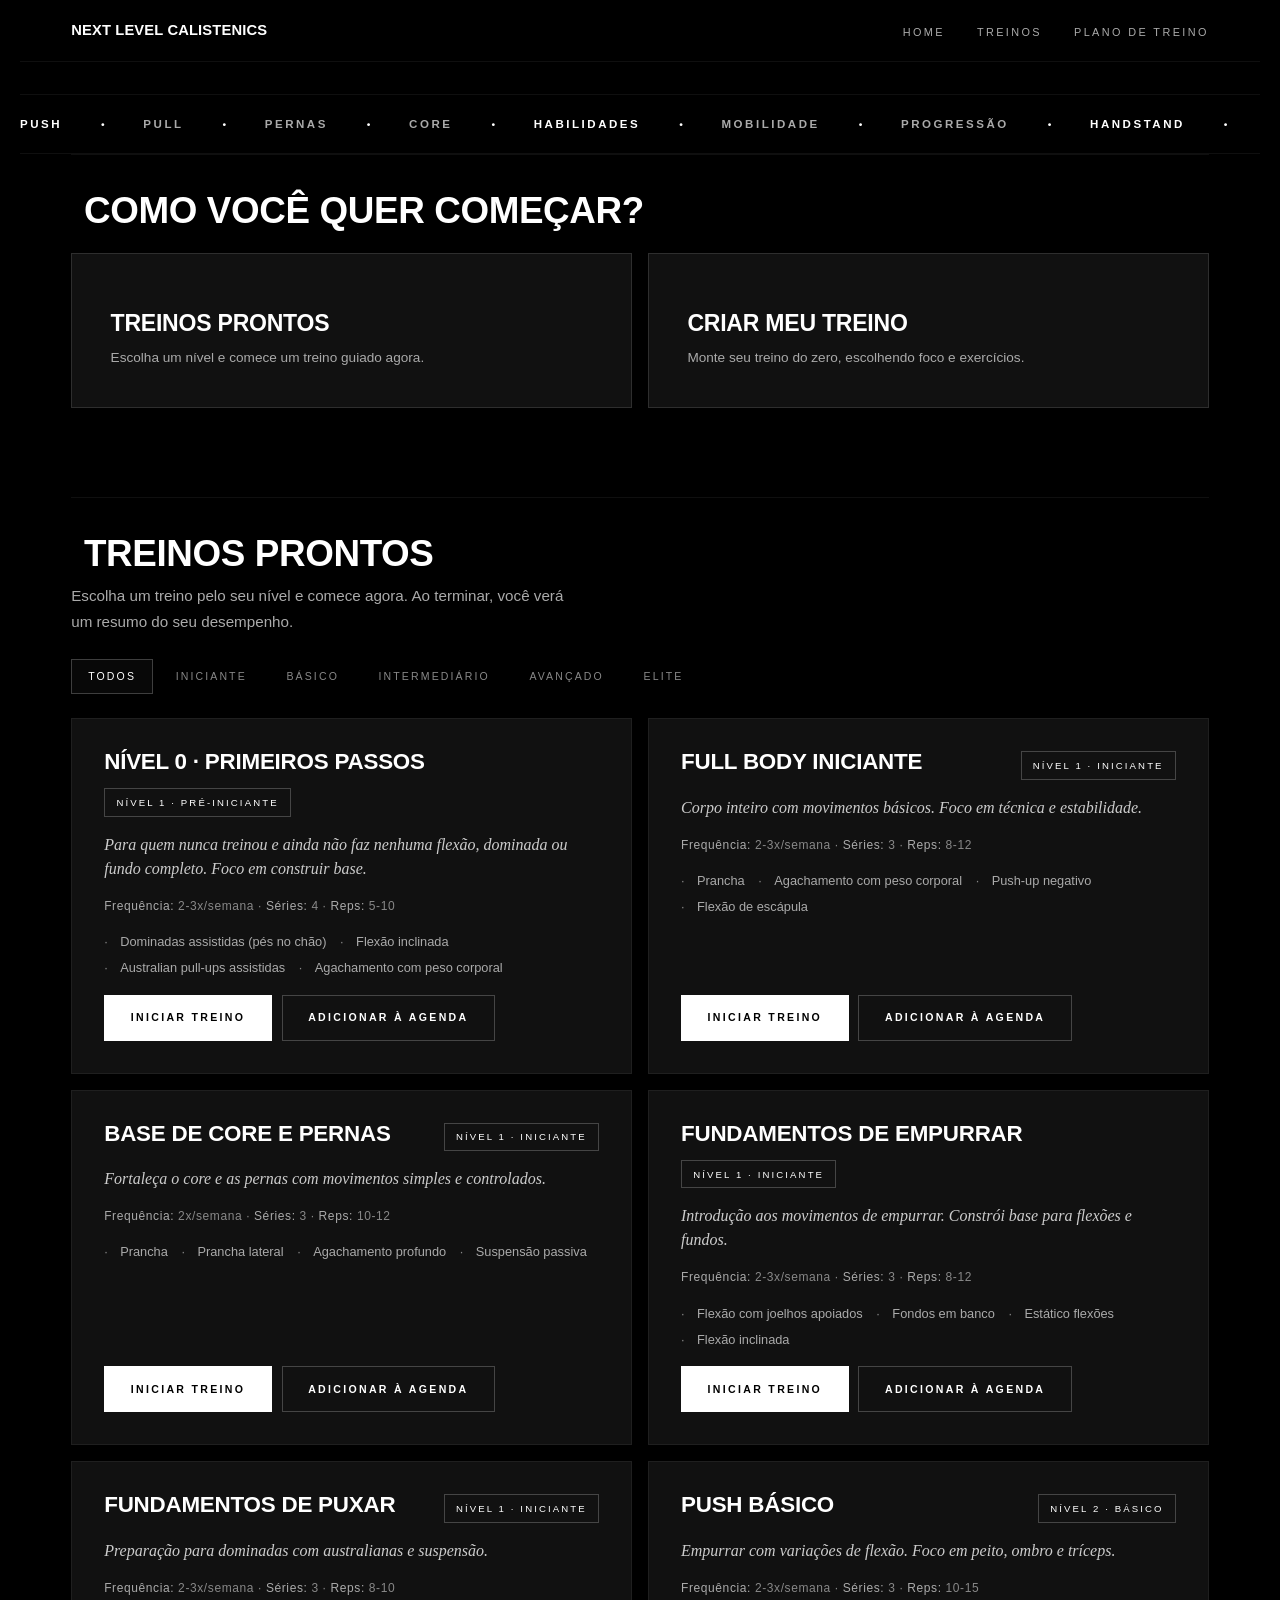
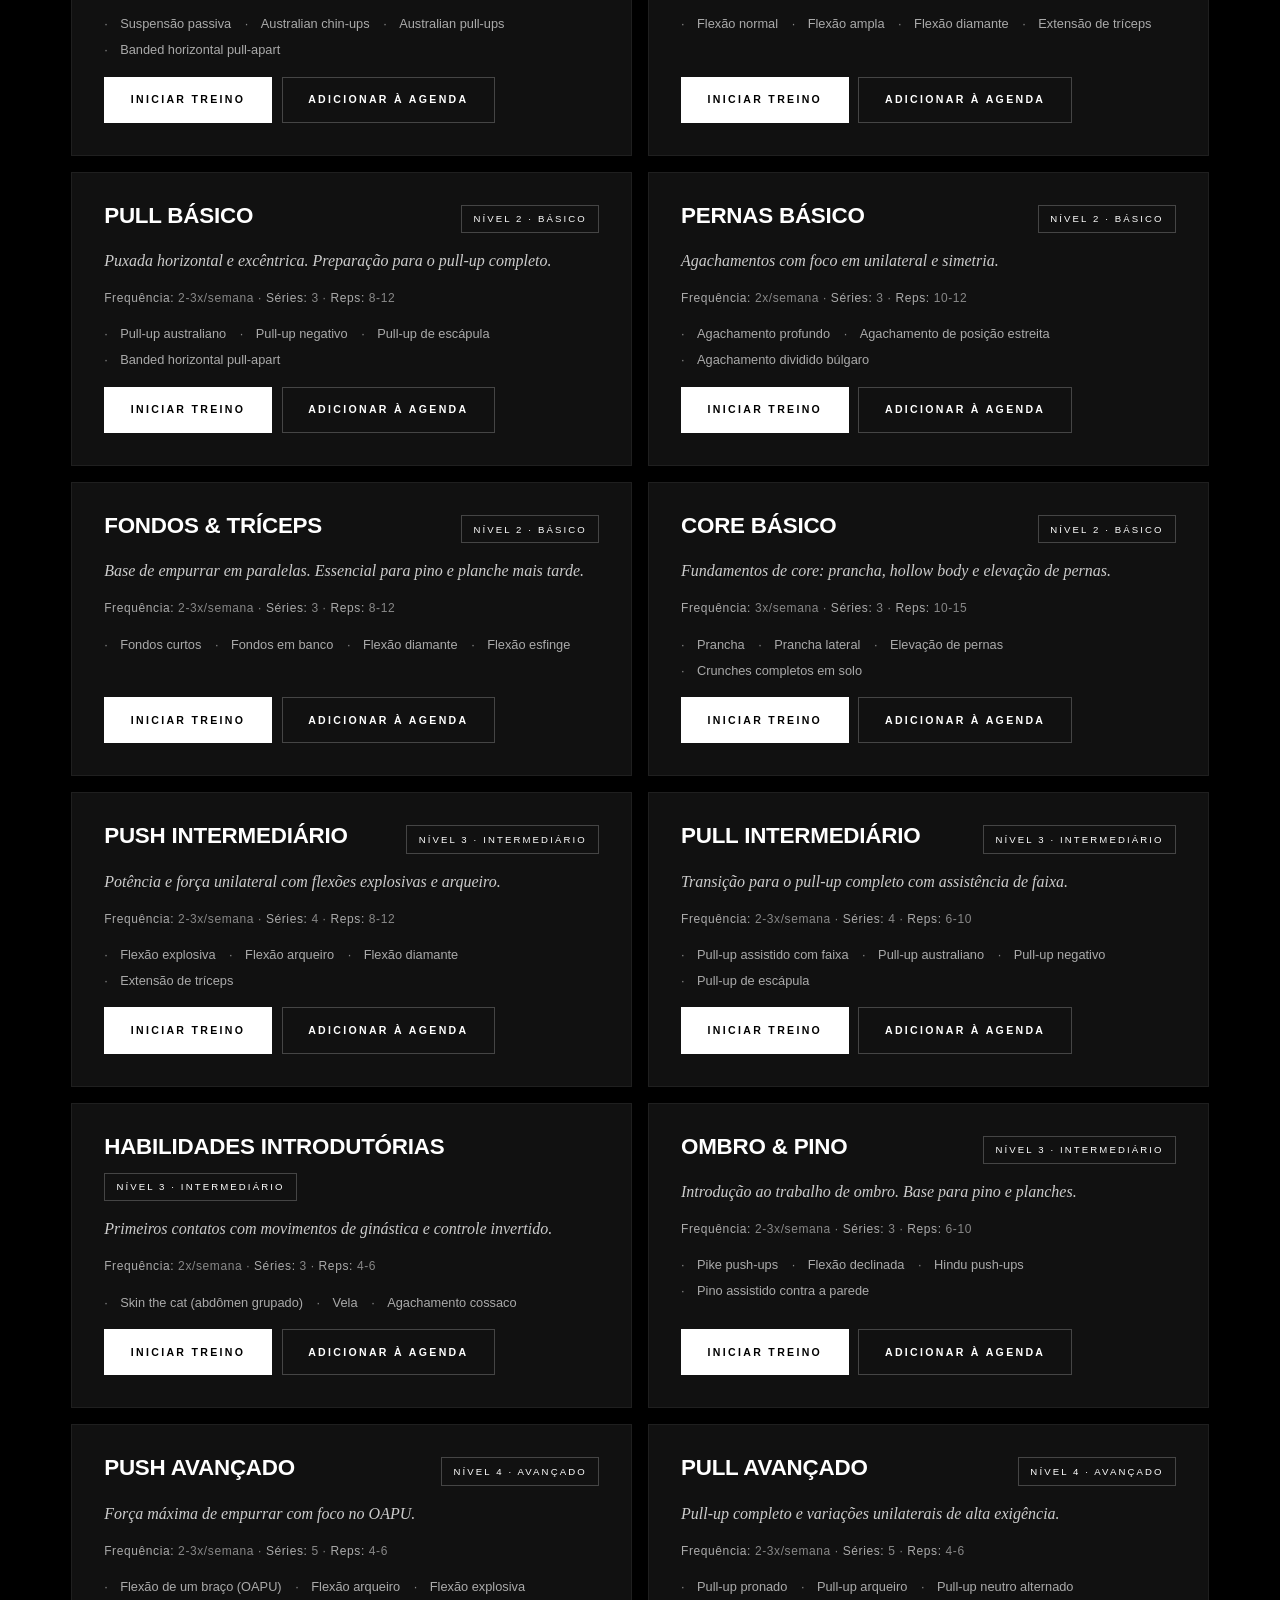
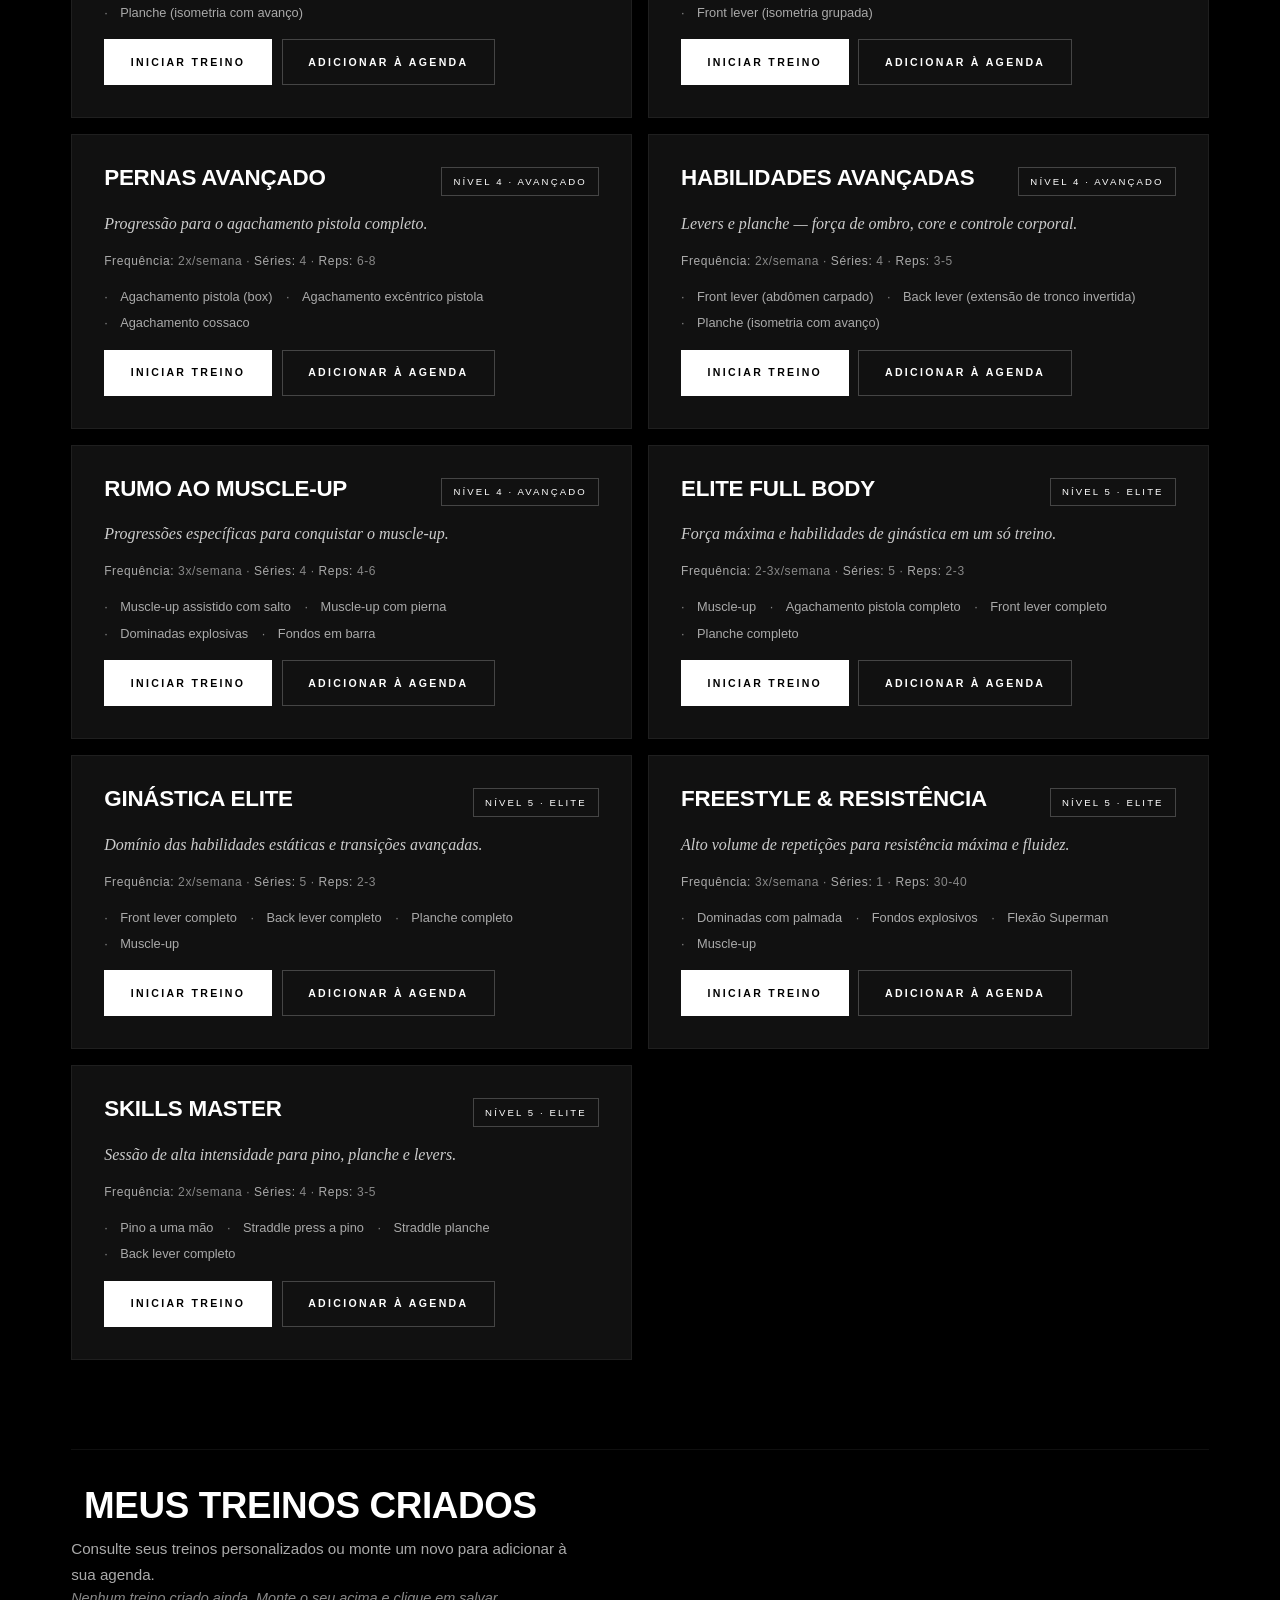
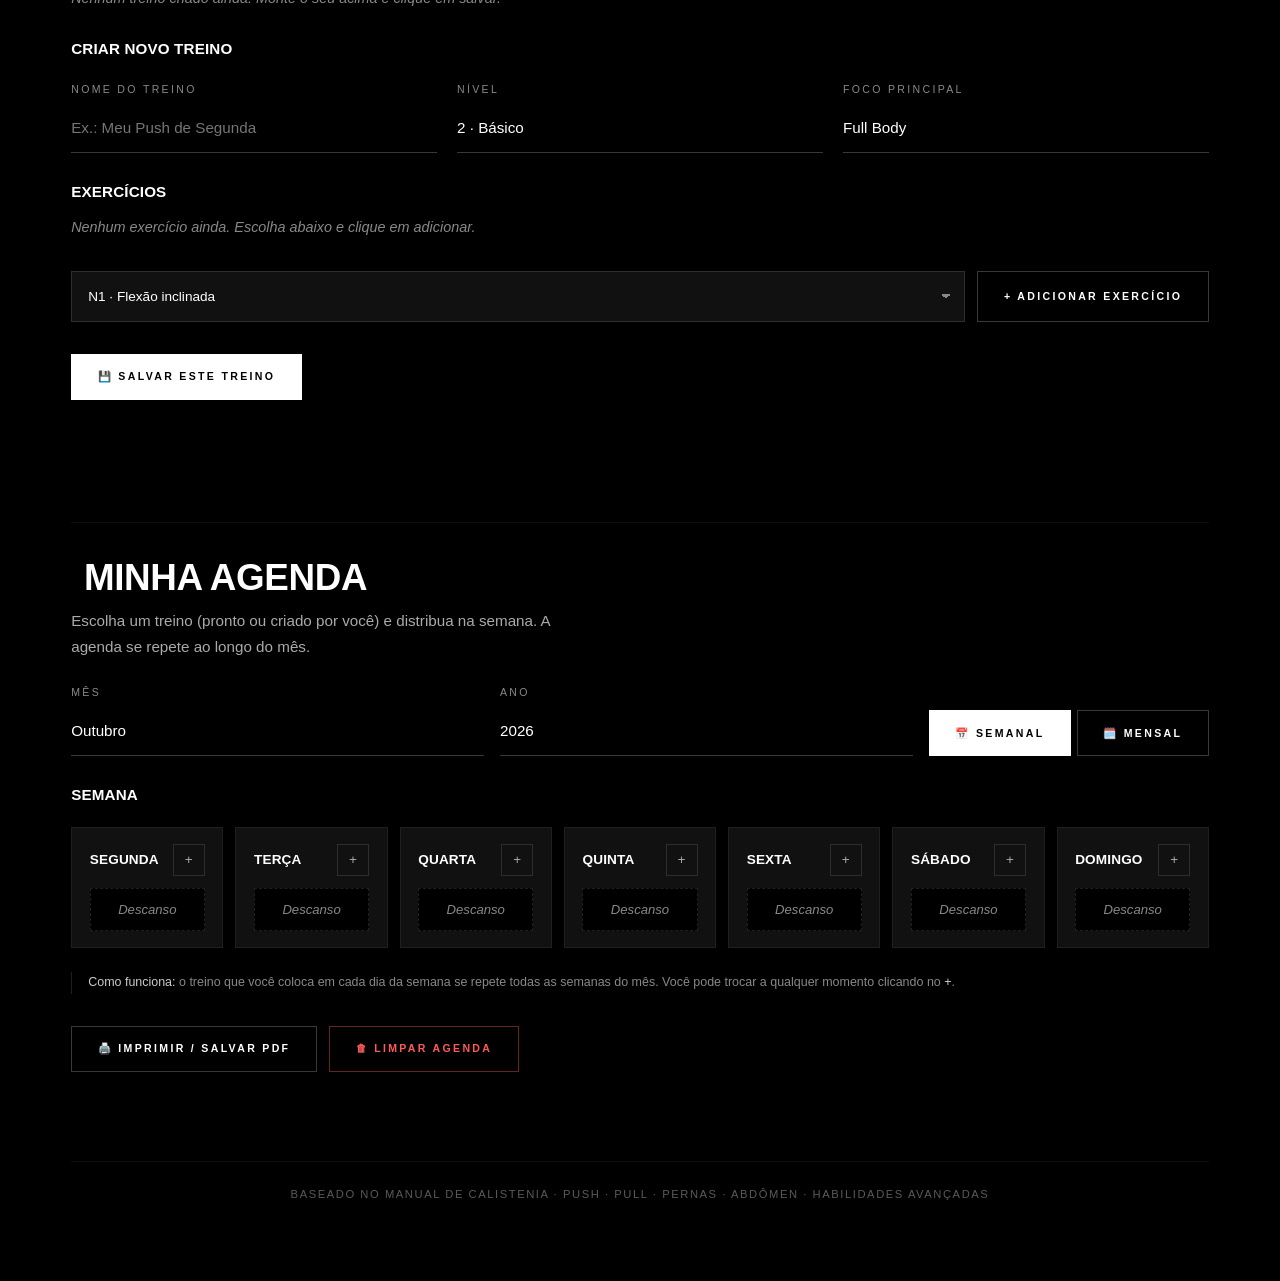
==== Exercicios.html @ 56e026f9 "Add files via upload" ====
<!DOCTYPE html>
<html lang="pt-BR">
<head>
  <meta charset="UTF-8">
  <meta name="viewport" content="width=device-width, initial-scale=1">
  <title>Next Level Calistenics</title>
  <link rel="stylesheet" href="style.css">
</head>
<body>

<div class="wrap">

  <!-- ================= CABEÇALHO ================= -->
  <header class="menu">
            <h1>Next Level Calistenics</h1>
            <nav>
                <ul>
                    <li><a href="index.html">Home</a></li>
                    <li><a href="Exercicios.html">Treinos</a></li>
                    <li><a href="Treinar.html">Plano de treino</a></li>
                </ul>
            </nav>
        </header>

        <!-- TICKER -->
<div class="ticker" aria-hidden="true">
  <div class="ticker__track">

    <!-- Grupo 1 -->
    <div class="ticker__group">
      <span class="is-accent">Push</span><span class="dot">·</span>
      <span>Pull</span><span class="dot">·</span>
      <span>Pernas</span><span class="dot">·</span>
      <span>Core</span><span class="dot">·</span>
      <span class="is-accent">Habilidades</span><span class="dot">·</span>
      <span>Mobilidade</span><span class="dot">·</span>
      <span>Progressão</span><span class="dot">·</span>
      <span class="is-accent">Handstand</span><span class="dot">·</span>
      <span>Front Lever</span><span class="dot">·</span>
      <span>Planche</span><span class="dot">·</span>
      <span class="is-accent">Muscle-up</span><span class="dot">·</span>
      <span>Pistola</span><span class="dot">·</span>
      <span>Dragon Flag</span><span class="dot">·</span>
    </div>

    <!-- Grupo 2 (cópia exata — necessário para o loop ser contínuo) -->
    <div class="ticker__group">
      <span class="is-accent">Push</span><span class="dot">·</span>
      <span>Pull</span><span class="dot">·</span>
      <span>Pernas</span><span class="dot">·</span>
      <span>Core</span><span class="dot">·</span>
      <span class="is-accent">Habilidades</span><span class="dot">·</span>
      <span>Mobilidade</span><span class="dot">·</span>
      <span>Progressão</span><span class="dot">·</span>
      <span class="is-accent">Handstand</span><span class="dot">·</span>
      <span>Front Lever</span><span class="dot">·</span>
      <span>Planche</span><span class="dot">·</span>
      <span class="is-accent">Muscle-up</span><span class="dot">·</span>
      <span>Pistola</span><span class="dot">·</span>
      <span>Dragon Flag</span><span class="dot">·</span>
    </div>

  </div>
</div>
  <!-- ================= PASSO 1: MODO ================= -->
  
  <section id="passo1" class="card">
    <h2><span class="num"> </span> Como você quer começar?</h2>

    <div class="grid-2">
      <button class="opcao" data-modo="prontos">
        <span class="ico"></span>
        <strong>Treinos Prontos</strong>
        <small>Escolha um nível e comece um treino guiado agora.</small>
      </button>

      <button class="opcao" data-modo="criar">
        <span class="ico"></span>
        <strong>Criar Meu Treino</strong>
        <small>Monte seu treino do zero, escolhendo foco e exercícios.</small>
      </button>
    </div>

  </section>
  
  <!-- ================= PASSO 2A: TREINOS PRONTOS ================= -->
  <section id="secaoProntos" class="card">
    <h2><span class="num"> </span> Treinos Prontos</h2>
    <p class="desc">
      Escolha um treino pelo seu nível e comece agora. Ao terminar, você verá um resumo do seu desempenho.
    </p>

    <!-- Filtro por nível -->
    <div class="filtro-niveis" id="filtroNiveis">
      <button class="filtro" data-filtro-nivel="todos">Todos</button>
      <button class="filtro" data-filtro-nivel="1">Iniciante</button>
      <button class="filtro" data-filtro-nivel="2">Básico</button>
      <button class="filtro" data-filtro-nivel="3">Intermediário</button>
      <button class="filtro" data-filtro-nivel="4">Avançado</button>
      <button class="filtro" data-filtro-nivel="5">Elite</button>
    </div>

    <!-- Lista de treinos prontos -->
   <div class="lista-prontos" id="listaProntos">

  <!-- ==================== NÍVEL 0 · PRÉ-INICIANTE ==================== -->
  <article class="treino-pronto" data-nivel="1">
    <header class="tp-head">
      <h3>Nível 0 · Primeiros passos</h3>
      <span class="tag-nivel">Nível 1 · Pré-iniciante</span>
    </header>
    <p class="tp-desc">Para quem nunca treinou e ainda não faz nenhuma flexão, dominada ou fundo completo. Foco em construir base.</p>
    <p class="tp-info"><b>Frequência:</b> 2-3x/semana · <b>Séries:</b> 4 · <b>Reps:</b> 5-10</p>
    <ul class="tp-exercicios">
      <li>Dominadas assistidas (pés no chão)</li>
      <li>Flexão inclinada</li>
      <li>Australian pull-ups assistidas</li>
      <li>Agachamento com peso corporal</li>
    </ul>
    <button class="btn primary" data-acao="usar-pronto">Iniciar treino</button>
  </article>

  <!-- ==================== NÍVEL 1 ==================== -->
  <article class="treino-pronto" data-nivel="1">
    <header class="tp-head">
      <h3>Full Body Iniciante</h3>
      <span class="tag-nivel">Nível 1 · Iniciante</span>
    </header>
    <p class="tp-desc">Corpo inteiro com movimentos básicos. Foco em técnica e estabilidade.</p>
    <p class="tp-info"><b>Frequência:</b> 2-3x/semana · <b>Séries:</b> 3 · <b>Reps:</b> 8-12</p>
    <ul class="tp-exercicios">
      <li>Prancha</li>
      <li>Agachamento com peso corporal</li>
      <li>Push-up negativo</li>
      <li>Flexão de escápula</li>
    </ul>
    <button class="btn primary" data-acao="usar-pronto">Iniciar treino</button>
  </article>

  <article class="treino-pronto" data-nivel="1">
    <header class="tp-head">
      <h3>Base de Core e Pernas</h3>
      <span class="tag-nivel">Nível 1 · Iniciante</span>
    </header>
    <p class="tp-desc">Fortaleça o core e as pernas com movimentos simples e controlados.</p>
    <p class="tp-info"><b>Frequência:</b> 2x/semana · <b>Séries:</b> 3 · <b>Reps:</b> 10-12</p>
    <ul class="tp-exercicios">
      <li>Prancha</li>
      <li>Prancha lateral</li>
      <li>Agachamento profundo</li>
      <li>Suspensão passiva</li>
    </ul>
    <button class="btn primary" data-acao="usar-pronto">Iniciar treino</button>
  </article>

  <article class="treino-pronto" data-nivel="1">
    <header class="tp-head">
      <h3>Fundamentos de Empurrar</h3>
      <span class="tag-nivel">Nível 1 · Iniciante</span>
    </header>
    <p class="tp-desc">Introdução aos movimentos de empurrar. Constrói base para flexões e fundos.</p>
    <p class="tp-info"><b>Frequência:</b> 2-3x/semana · <b>Séries:</b> 3 · <b>Reps:</b> 8-12</p>
    <ul class="tp-exercicios">
      <li>Flexão com joelhos apoiados</li>
      <li>Fondos em banco</li>
      <li>Estático flexões</li>
      <li>Flexão inclinada</li>
    </ul>
    <button class="btn primary" data-acao="usar-pronto">Iniciar treino</button>
  </article>

  <article class="treino-pronto" data-nivel="1">
    <header class="tp-head">
      <h3>Fundamentos de Puxar</h3>
      <span class="tag-nivel">Nível 1 · Iniciante</span>
    </header>
    <p class="tp-desc">Preparação para dominadas com australianas e suspensão.</p>
    <p class="tp-info"><b>Frequência:</b> 2-3x/semana · <b>Séries:</b> 3 · <b>Reps:</b> 8-10</p>
    <ul class="tp-exercicios">
      <li>Suspensão passiva</li>
      <li>Australian chin-ups</li>
      <li>Australian pull-ups</li>
      <li>Banded horizontal pull-apart</li>
    </ul>
    <button class="btn primary" data-acao="usar-pronto">Iniciar treino</button>
  </article>

  <!-- ==================== NÍVEL 2 ==================== -->
  <article class="treino-pronto" data-nivel="2">
    <header class="tp-head">
      <h3>Push Básico</h3>
      <span class="tag-nivel">Nível 2 · Básico</span>
    </header>
    <p class="tp-desc">Empurrar com variações de flexão. Foco em peito, ombro e tríceps.</p>
    <p class="tp-info"><b>Frequência:</b> 2-3x/semana · <b>Séries:</b> 3 · <b>Reps:</b> 10-15</p>
    <ul class="tp-exercicios">
      <li>Flexão normal</li>
      <li>Flexão ampla</li>
      <li>Flexão diamante</li>
      <li>Extensão de tríceps</li>
    </ul>
    <button class="btn primary" data-acao="usar-pronto">Iniciar treino</button>
  </article>

  <article class="treino-pronto" data-nivel="2">
    <header class="tp-head">
      <h3>Pull Básico</h3>
      <span class="tag-nivel">Nível 2 · Básico</span>
    </header>
    <p class="tp-desc">Puxada horizontal e excêntrica. Preparação para o pull-up completo.</p>
    <p class="tp-info"><b>Frequência:</b> 2-3x/semana · <b>Séries:</b> 3 · <b>Reps:</b> 8-12</p>
    <ul class="tp-exercicios">
      <li>Pull-up australiano</li>
      <li>Pull-up negativo</li>
      <li>Pull-up de escápula</li>
      <li>Banded horizontal pull-apart</li>
    </ul>
    <button class="btn primary" data-acao="usar-pronto">Iniciar treino</button>
  </article>

  <article class="treino-pronto" data-nivel="2">
    <header class="tp-head">
      <h3>Pernas Básico</h3>
      <span class="tag-nivel">Nível 2 · Básico</span>
    </header>
    <p class="tp-desc">Agachamentos com foco em unilateral e simetria.</p>
    <p class="tp-info"><b>Frequência:</b> 2x/semana · <b>Séries:</b> 3 · <b>Reps:</b> 10-12</p>
    <ul class="tp-exercicios">
      <li>Agachamento profundo</li>
      <li>Agachamento de posição estreita</li>
      <li>Agachamento dividido búlgaro</li>
    </ul>
    <button class="btn primary" data-acao="usar-pronto">Iniciar treino</button>
  </article>

  <article class="treino-pronto" data-nivel="2">
    <header class="tp-head">
      <h3>Fondos & Tríceps</h3>
      <span class="tag-nivel">Nível 2 · Básico</span>
    </header>
    <p class="tp-desc">Base de empurrar em paralelas. Essencial para pino e planche mais tarde.</p>
    <p class="tp-info"><b>Frequência:</b> 2-3x/semana · <b>Séries:</b> 3 · <b>Reps:</b> 8-12</p>
    <ul class="tp-exercicios">
      <li>Fondos curtos</li>
      <li>Fondos em banco</li>
      <li>Flexão diamante</li>
      <li>Flexão esfinge</li>
    </ul>
    <button class="btn primary" data-acao="usar-pronto">Iniciar treino</button>
  </article>

  <article class="treino-pronto" data-nivel="2">
    <header class="tp-head">
      <h3>Core Básico</h3>
      <span class="tag-nivel">Nível 2 · Básico</span>
    </header>
    <p class="tp-desc">Fundamentos de core: prancha, hollow body e elevação de pernas.</p>
    <p class="tp-info"><b>Frequência:</b> 3x/semana · <b>Séries:</b> 3 · <b>Reps:</b> 10-15</p>
    <ul class="tp-exercicios">
      <li>Prancha</li>
      <li>Prancha lateral</li>
      <li>Elevação de pernas</li>
      <li>Crunches completos em solo</li>
    </ul>
    <button class="btn primary" data-acao="usar-pronto">Iniciar treino</button>
  </article>

  <!-- ==================== NÍVEL 3 ==================== -->
  <article class="treino-pronto" data-nivel="3">
    <header class="tp-head">
      <h3>Push Intermediário</h3>
      <span class="tag-nivel">Nível 3 · Intermediário</span>
    </header>
    <p class="tp-desc">Potência e força unilateral com flexões explosivas e arqueiro.</p>
    <p class="tp-info"><b>Frequência:</b> 2-3x/semana · <b>Séries:</b> 4 · <b>Reps:</b> 8-12</p>
    <ul class="tp-exercicios">
      <li>Flexão explosiva</li>
      <li>Flexão arqueiro</li>
      <li>Flexão diamante</li>
      <li>Extensão de tríceps</li>
    </ul>
    <button class="btn primary" data-acao="usar-pronto">Iniciar treino</button>
  </article>

  <article class="treino-pronto" data-nivel="3">
    <header class="tp-head">
      <h3>Pull Intermediário</h3>
      <span class="tag-nivel">Nível 3 · Intermediário</span>
    </header>
    <p class="tp-desc">Transição para o pull-up completo com assistência de faixa.</p>
    <p class="tp-info"><b>Frequência:</b> 2-3x/semana · <b>Séries:</b> 4 · <b>Reps:</b> 6-10</p>
    <ul class="tp-exercicios">
      <li>Pull-up assistido com faixa</li>
      <li>Pull-up australiano</li>
      <li>Pull-up negativo</li>
      <li>Pull-up de escápula</li>
    </ul>
    <button class="btn primary" data-acao="usar-pronto">Iniciar treino</button>
  </article>

  <article class="treino-pronto" data-nivel="3">
    <header class="tp-head">
      <h3>Habilidades Introdutórias</h3>
      <span class="tag-nivel">Nível 3 · Intermediário</span>
    </header>
    <p class="tp-desc">Primeiros contatos com movimentos de ginástica e controle invertido.</p>
    <p class="tp-info"><b>Frequência:</b> 2x/semana · <b>Séries:</b> 3 · <b>Reps:</b> 4-6</p>
    <ul class="tp-exercicios">
      <li>Skin the cat (abdômen grupado)</li>
      <li>Vela</li>
      <li>Agachamento cossaco</li>
    </ul>
    <button class="btn primary" data-acao="usar-pronto">Iniciar treino</button>
  </article>

  <article class="treino-pronto" data-nivel="3">
    <header class="tp-head">
      <h3>Ombro & Pino</h3>
      <span class="tag-nivel">Nível 3 · Intermediário</span>
    </header>
    <p class="tp-desc">Introdução ao trabalho de ombro. Base para pino e planches.</p>
    <p class="tp-info"><b>Frequência:</b> 2-3x/semana · <b>Séries:</b> 3 · <b>Reps:</b> 6-10</p>
    <ul class="tp-exercicios">
      <li>Pike push-ups</li>
      <li>Flexão declinada</li>
      <li>Hindu push-ups</li>
      <li>Pino assistido contra a parede</li>
    </ul>
    <button class="btn primary" data-acao="usar-pronto">Iniciar treino</button>
  </article>

  <!-- ==================== NÍVEL 4 ==================== -->
  <article class="treino-pronto" data-nivel="4">
    <header class="tp-head">
      <h3>Push Avançado</h3>
      <span class="tag-nivel">Nível 4 · Avançado</span>
    </header>
    <p class="tp-desc">Força máxima de empurrar com foco no OAPU.</p>
    <p class="tp-info"><b>Frequência:</b> 2-3x/semana · <b>Séries:</b> 5 · <b>Reps:</b> 4-6</p>
    <ul class="tp-exercicios">
      <li>Flexão de um braço (OAPU)</li>
      <li>Flexão arqueiro</li>
      <li>Flexão explosiva</li>
      <li>Planche (isometria com avanço)</li>
    </ul>
    <button class="btn primary" data-acao="usar-pronto">Iniciar treino</button>
  </article>

  <article class="treino-pronto" data-nivel="4">
    <header class="tp-head">
      <h3>Pull Avançado</h3>
      <span class="tag-nivel">Nível 4 · Avançado</span>
    </header>
    <p class="tp-desc">Pull-up completo e variações unilaterais de alta exigência.</p>
    <p class="tp-info"><b>Frequência:</b> 2-3x/semana · <b>Séries:</b> 5 · <b>Reps:</b> 4-6</p>
    <ul class="tp-exercicios">
      <li>Pull-up pronado</li>
      <li>Pull-up arqueiro</li>
      <li>Pull-up neutro alternado</li>
      <li>Front lever (isometria grupada)</li>
    </ul>
    <button class="btn primary" data-acao="usar-pronto">Iniciar treino</button>
  </article>

  <article class="treino-pronto" data-nivel="4">
    <header class="tp-head">
      <h3>Pernas Avançado</h3>
      <span class="tag-nivel">Nível 4 · Avançado</span>
    </header>
    <p class="tp-desc">Progressão para o agachamento pistola completo.</p>
    <p class="tp-info"><b>Frequência:</b> 2x/semana · <b>Séries:</b> 4 · <b>Reps:</b> 6-8</p>
    <ul class="tp-exercicios">
      <li>Agachamento pistola (box)</li>
      <li>Agachamento excêntrico pistola</li>
      <li>Agachamento cossaco</li>
    </ul>
    <button class="btn primary" data-acao="usar-pronto">Iniciar treino</button>
  </article>

  <article class="treino-pronto" data-nivel="4">
    <header class="tp-head">
      <h3>Habilidades Avançadas</h3>
      <span class="tag-nivel">Nível 4 · Avançado</span>
    </header>
    <p class="tp-desc">Levers e planche — força de ombro, core e controle corporal.</p>
    <p class="tp-info"><b>Frequência:</b> 2x/semana · <b>Séries:</b> 4 · <b>Reps:</b> 3-5</p>
    <ul class="tp-exercicios">
      <li>Front lever (abdômen carpado)</li>
      <li>Back lever (extensão de tronco invertida)</li>
      <li>Planche (isometria com avanço)</li>
    </ul>
    <button class="btn primary" data-acao="usar-pronto">Iniciar treino</button>
  </article>

  <article class="treino-pronto" data-nivel="4">
    <header class="tp-head">
      <h3>Rumo ao Muscle-up</h3>
      <span class="tag-nivel">Nível 4 · Avançado</span>
    </header>
    <p class="tp-desc">Progressões específicas para conquistar o muscle-up.</p>
    <p class="tp-info"><b>Frequência:</b> 3x/semana · <b>Séries:</b> 4 · <b>Reps:</b> 4-6</p>
    <ul class="tp-exercicios">
      <li>Muscle-up assistido com salto</li>
      <li>Muscle-up com pierna</li>
      <li>Dominadas explosivas</li>
      <li>Fondos em barra</li>
    </ul>
    <button class="btn primary" data-acao="usar-pronto">Iniciar treino</button>
  </article>

  <!-- ==================== NÍVEL 5 ==================== -->
  <article class="treino-pronto" data-nivel="5">
    <header class="tp-head">
      <h3>Elite Full Body</h3>
      <span class="tag-nivel">Nível 5 · Elite</span>
    </header>
    <p class="tp-desc">Força máxima e habilidades de ginástica em um só treino.</p>
    <p class="tp-info"><b>Frequência:</b> 2-3x/semana · <b>Séries:</b> 5 · <b>Reps:</b> 2-3</p>
    <ul class="tp-exercicios">
      <li>Muscle-up</li>
      <li>Agachamento pistola completo</li>
      <li>Front lever completo</li>
      <li>Planche completo</li>
    </ul>
    <button class="btn primary" data-acao="usar-pronto">Iniciar treino</button>
  </article>

  <article class="treino-pronto" data-nivel="5">
    <header class="tp-head">
      <h3>Ginástica Elite</h3>
      <span class="tag-nivel">Nível 5 · Elite</span>
    </header>
    <p class="tp-desc">Domínio das habilidades estáticas e transições avançadas.</p>
    <p class="tp-info"><b>Frequência:</b> 2x/semana · <b>Séries:</b> 5 · <b>Reps:</b> 2-3</p>
    <ul class="tp-exercicios">
      <li>Front lever completo</li>
      <li>Back lever completo</li>
      <li>Planche completo</li>
      <li>Muscle-up</li>
    </ul>
    <button class="btn primary" data-acao="usar-pronto">Iniciar treino</button>
  </article>

  <article class="treino-pronto" data-nivel="5">
    <header class="tp-head">
      <h3>Freestyle & Resistência</h3>
      <span class="tag-nivel">Nível 5 · Elite</span>
    </header>
    <p class="tp-desc">Alto volume de repetições para resistência máxima e fluidez.</p>
    <p class="tp-info"><b>Frequência:</b> 3x/semana · <b>Séries:</b> 1 · <b>Reps:</b> 30-40</p>
    <ul class="tp-exercicios">
      <li>Dominadas com palmada</li>
      <li>Fondos explosivos</li>
      <li>Flexão Superman</li>
      <li>Muscle-up</li>
    </ul>
    <button class="btn primary" data-acao="usar-pronto">Iniciar treino</button>
  </article>

  <article class="treino-pronto" data-nivel="5">
    <header class="tp-head">
      <h3>Skills Master</h3>
      <span class="tag-nivel">Nível 5 · Elite</span>
    </header>
    <p class="tp-desc">Sessão de alta intensidade para pino, planche e levers.</p>
    <p class="tp-info"><b>Frequência:</b> 2x/semana · <b>Séries:</b> 4 · <b>Reps:</b> 3-5</p>
    <ul class="tp-exercicios">
      <li>Pino a uma mão</li>
      <li>Straddle press a pino</li>
      <li>Straddle planche</li>
      <li>Back lever completo</li>
    </ul>
    <button class="btn primary" data-acao="usar-pronto">Iniciar treino</button>
  </article>

</div><!-- /.lista-prontos -->
</section>

  <!-- ================= PASSO 2B: CRIAR TREINO ================= -->
  <section id="secaoCriar" class="card">
    <h2><span class="num"> </span> Meus treinos criados</h2>
    <p class="desc">Consulte seus treinos personalizados ou monte um novo para adicionar à sua agenda.</p>

    <div class="lista-meus-treinos" id="meusTreinos">
      <p class="vazio">Nenhum treino criado ainda. Monte o seu abaixo e clique em salvar.</p>
    </div>

    <h3 class="sub">Criar novo treino</h3>

    <!-- Dados do treino -->
    <div class="form-treino">
      <label class="campo">
        <span>Nome do treino</span>
        <input type="text" id="criarNome" placeholder="Ex.: Meu Push de Segunda" required>
      </label>

      <label class="campo">
        <span>Nível</span>
        <select id="criarNivel">
          <option value="1">1 · Iniciante</option>
          <option value="2" selected>2 · Básico</option>
          <option value="3">3 · Intermediário</option>
          <option value="4">4 · Avançado</option>
          <option value="5">5 · Elite</option>
        </select>
      </label>

      <label class="campo">
        <span>Foco principal</span>
        <select id="criarFoco">
          <option value="push">Push (empurrar)</option>
          <option value="pull">Pull (puxar)</option>
          <option value="pernas">Pernas</option>
          <option value="abdomen">Abdômen / Core</option>
          <option value="habilidades">Habilidades</option>
          <option value="superiores">Superiores (Push + Pull)</option>
          <option value="full" selected>Full Body</option>
        </select>
      </label>
    </div>

    <!-- Lista de exercícios do treino personalizado -->
    <h3 class="sub">Exercícios</h3>
    <div class="lista-exercicios" id="criarExercicios">

      <!-- Exercício 1 (exemplo) -->
      <div class="ex">
        <div class="ex-top">
          <span class="ex-nome">Flexão normal</span>
          <span class="tag tag-Push">Push</span>
          <span class="tag">N2</span>
          <button class="btn-ico" data-acao="del-ex" title="Remover">✕</button>
        </div>
        <p class="ex-exec"><b>Execução:</b> Padrão ouro</p>
        <details class="ex-det">
          <summary>Dicas de execução e objetivo</summary>
          <p>Mãos na largura dos ombros, cotovelos junto ao corpo (forma de flecha), desça até 90°</p>
          <p class="mut"><b>Objetivo:</b> Força geral de peito, ombros e tríceps</p>
        </details>
        <div class="ex-campos">
          <label>Séries
            <input type="number" min="1" value="3" data-campo="series">
          </label>
          <label>Reps
            <input value="10-15" data-campo="reps">
          </label>
          <label>Descanso (s)
            <input type="number" min="0" step="15" value="180" data-campo="descanso">
          </label>
        </div>
      </div>

    </div><!-- /#criarExercicios -->

    <!-- Adicionar exercício -->
    <div class="add-row">
      <select class="add-select" id="criarAddSelect">

  <optgroup label="Push · Flexões">
    <option value="Flexão inclinada">N1 · Flexão inclinada</option>
    <option value="Flexão com joelhos apoiados">N1 · Flexão com joelhos apoiados</option>
    <option value="Estático flexões">N1 · Estático flexões</option>
    <option value="Flexão de escápula">N1 · Flexão de escápula</option>
    <option value="Push-up negativo">N1 · Push-up negativo</option>
    <option value="Flexão normal">N2 · Flexão normal</option>
    <option value="Flexão ampla">N2 · Flexão ampla</option>
    <option value="Flexão diamante">N2 · Flexão diamante</option>
    <option value="Flexão esfinge">N2 · Flexão esfinge</option>
    <option value="Flexão T">N2 · Flexão T</option>
    <option value="Extensão de tríceps">N2 · Extensão de tríceps</option>
    <option value="Flexão explosiva">N3 · Flexão explosiva</option>
    <option value="Flexão arqueiro">N3 · Flexão arqueiro</option>
    <option value="Flexão declinada">N3 · Flexão declinada</option>
    <option value="Pike push-ups">N3 · Pike push-ups</option>
    <option value="Hindu push-ups">N3 · Hindu push-ups</option>
    <option value="Flexão spiderman">N3 · Flexão spiderman</option>
    <option value="Flexão a codos">N3 · Flexão a codos</option>
    <option value="Flexão esfinge em X">N3 · Flexão esfinge em X</option>
    <option value="Flexão de um braço (OAPU)">N4 · Flexão de um braço (OAPU)</option>
    <option value="Flexão com palmada">N4 · Flexão com palmada</option>
    <option value="Flexão Superman">N4 · Flexão Superman</option>
    <option value="Flexão 360°">N4 · Flexão 360°</option>
    <option value="Pseudo push-ups">N4 · Pseudo push-ups</option>
    <option value="Flexão com palmada entre as pernas">N4 · Flexão com palmada entre as pernas</option>
    <option value="Flexão Superman com palmada atrás">N5 · Flexão Superman com palmada atrás</option>
    <option value="Flexão azteca">N5 · Flexão azteca</option>
    <option value="Flexão a um braço com palmada no peito">N5 · Flexão a um braço com palmada no peito</option>
  </optgroup>

  <optgroup label="Push · Fondos">
    <option value="Fondos em banco">N1 · Fondos em banco</option>
    <option value="Fondos curtos">N2 · Fondos curtos</option>
    <option value="Fondos negativos com salto">N2 · Fondos negativos com salto</option>
    <option value="Fondos em banco a um braço">N2 · Fondos em banco a um braço</option>
    <option value="Fondos">N2 · Fondos</option>
    <option value="Fondos espartanos">N2 · Fondos espartanos</option>
    <option value="Fondos inclinados">N3 · Fondos inclinados</option>
    <option value="Fondos explosivos">N4 · Fondos explosivos</option>
    <option value="Korean dips">N4 · Korean dips</option>
    <option value="Fondos a tucked planche">N4 · Fondos a tucked planche</option>
    <option value="Fondos a um braço">N5 · Fondos a um braço</option>
    <option value="Fondos com palmada">N5 · Fondos com palmada</option>
    <option value="Fondos 180°">N5 · Fondos 180°</option>
  </optgroup>

  <optgroup label="Pull · Dominadas">
    <option value="Suspensão passiva">N1 · Suspensão passiva</option>
    <option value="Banded overhead pull-apart">N1 · Banded overhead pull-apart</option>
    <option value="Banded horizontal pull-apart">N1 · Banded horizontal pull-apart</option>
    <option value="Pull-down com faixa">N1 · Pull-down com faixa</option>
    <option value="Australian chin-ups">N1 · Australian chin-ups</option>
    <option value="Australian pull-ups">N1 · Australian pull-ups</option>
    <option value="Pull-up de escápula">N2 · Pull-up de escápula</option>
    <option value="Pull-up negativo">N2 · Pull-up negativo</option>
    <option value="Dominada supina estática">N2 · Dominada supina estática</option>
    <option value="Dominadas supinas negativas">N2 · Dominadas supinas negativas</option>
    <option value="Dominadas supinas curtas">N2 · Dominadas supinas curtas</option>
    <option value="Dominada prona estática">N2 · Dominada prona estática</option>
    <option value="Dominada prona negativa">N2 · Dominada prona negativa</option>
    <option value="Dominadas pronas curtas">N2 · Dominadas pronas curtas</option>
    <option value="Pull-up assistido com faixa">N3 · Pull-up assistido com faixa</option>
    <option value="Dominadas supinas">N3 · Dominadas supinas</option>
    <option value="Dominadas pronas">N3 · Dominadas pronas</option>
    <option value="Dominadas neutras">N3 · Dominadas neutras</option>
    <option value="Dominadas agarre misto">N3 · Dominadas agarre misto</option>
    <option value="Dominadas agarre amplo">N3 · Dominadas agarre amplo</option>
    <option value="Dominadas agarre estreito">N3 · Dominadas agarre estreito</option>
    <option value="Retrações escapulares">N3 · Retrações escapulares</option>
    <option value="Remo em barra">N3 · Remo em barra</option>
    <option value="Pull-up pronado">N4 · Pull-up pronado</option>
    <option value="Pull-up arqueiro">N4 · Pull-up arqueiro</option>
    <option value="Pull-up neutro alternado">N4 · Pull-up neutro alternado</option>
    <option value="Dominadas explosivas">N4 · Dominadas explosivas</option>
    <option value="Dominadas arqueiras">N4 · Dominadas arqueiras</option>
    <option value="Dominadas typewriter">N4 · Dominadas typewriter</option>
    <option value="Dominadas Artem Morozov">N4 · Dominadas Artem Morozov</option>
    <option value="Dominadas supinas em L">N4 · Dominadas supinas em L</option>
    <option value="Dominadas com palmada">N5 · Dominadas com palmada</option>
    <option value="Dominadas tocando pés">N5 · Dominadas tocando pés</option>
    <option value="Dominadas a um braço">N5 · Dominadas a um braço</option>
    <option value="Estático dominada a um braço">N5 · Estático dominada a um braço</option>
    <option value="Retração escapular a um braço">N5 · Retração escapular a um braço</option>
  </optgroup>

  <optgroup label="Pull · Muscle-up">
    <option value="Muscle-up assistido com salto">N3 · Muscle-up assistido com salto</option>
    <option value="Muscle-up com pierna">N3 · Muscle-up com pierna</option>
    <option value="Muscle-up">N4 · Muscle-up</option>
    <option value="Muscle-up estrito">N4 · Muscle-up estrito</option>
    <option value="Muscle-up agarre cerrado">N4 · Muscle-up agarre cerrado</option>
    <option value="Muscle-up agarre amplo">N4 · Muscle-up agarre amplo</option>
    <option value="Muscle-up supino">N4 · Muscle-up supino</option>
    <option value="Muscle-up lento">N4 · Muscle-up lento</option>
    <option value="Muscle-up 360">N5 · Muscle-up 360</option>
    <option value="Muscle-up a front lever">N5 · Muscle-up a front lever</option>
    <option value="Muscle-up a um braço">N5 · Muscle-up a um braço</option>
  </optgroup>

  <optgroup label="Pernas">
    <option value="Agachamento com peso corporal">N1 · Agachamento com peso corporal</option>
    <option value="Agachamento profundo">N1 · Agachamento profundo</option>
    <option value="Sentadilla assistida">N1 · Sentadilla assistida</option>
    <option value="Estático sentadilla contra a parede">N1 · Estático sentadilla contra a parede</option>
    <option value="Sentadilla curta">N1 · Sentadilla curta</option>
    <option value="Estático sentadilla">N2 · Estático sentadilla</option>
    <option value="Levantamento de gêmeos">N2 · Levantamento de gêmeos</option>
    <option value="Curl femoral com peso corporal">N2 · Curl femoral com peso corporal</option>
    <option value="Sentadilla sumo">N2 · Sentadilla sumo</option>
    <option value="Zancadas">N2 · Zancadas</option>
    <option value="Agachamento de posição estreita">N2 · Agachamento de posição estreita</option>
    <option value="Agachamento dividido búlgaro">N2 · Agachamento dividido búlgaro</option>
    <option value="Agachamento cossaco">N3 · Agachamento cossaco</option>
    <option value="Zancadas laterais">N3 · Zancadas laterais</option>
    <option value="Sentadilla curta a uma perna">N3 · Sentadilla curta a uma perna</option>
    <option value="Curl femoral a uma perna">N3 · Curl femoral a uma perna</option>
    <option value="Zancadas explosivas com troca">N3 · Zancadas explosivas com troca</option>
    <option value="Hawaiian squat">N4 · Hawaiian squat</option>
    <option value="Maldinis squat">N4 · Maldinis squat</option>
    <option value="Pistol squat assistida">N4 · Pistol squat assistida</option>
    <option value="Shotgun pistol squat assistida">N4 · Shotgun pistol squat assistida</option>
    <option value="Agachamento pistola (box)">N4 · Agachamento pistola (box)</option>
    <option value="Agachamento excêntrico pistola">N4 · Agachamento excêntrico pistola</option>
    <option value="Sentadilla explosiva">N4 · Sentadilla explosiva</option>
    <option value="Saltos a plataforma">N4 · Saltos a plataforma</option>
    <option value="Airborne squat">N4 · Airborne squat</option>
    <option value="Estático contra a parede a 1 perna">N4 · Estático contra a parede a 1 perna</option>
    <option value="Agachamento pistola completo">N5 · Agachamento pistola completo</option>
    <option value="Pistol squat">N5 · Pistol squat</option>
    <option value="Shotgun pistol squat">N5 · Shotgun pistol squat</option>
    <option value="Pistol squat explosiva">N5 · Pistol squat explosiva</option>
  </optgroup>

  <optgroup label="Abdômen / Core">
    <option value="Prancha">N1 · Prancha</option>
    <option value="Prancha lateral">N1 · Prancha lateral</option>
    <option value="Crunches curtos em solo">N1 · Crunches curtos em solo</option>
    <option value="Elevação de pernas">N2 · Elevação de pernas</option>
    <option value="Abdominal remador">N2 · Abdominal remador</option>
    <option value="Crunches completos em solo">N2 · Crunches completos em solo</option>
    <option value="Tijeras em solo">N2 · Tijeras em solo</option>
    <option value="Leg raises em solo">N2 · Leg raises em solo</option>
    <option value="Hollow body hold">N3 · Hollow body hold</option>
    <option value="Windshield wipers em solo">N3 · Windshield wipers em solo</option>
    <option value="Crunches lumbares">N3 · Crunches lumbares</option>
    <option value="Crunches curtos lumbares">N3 · Crunches curtos lumbares</option>
    <option value="Estático crunche lumbar">N3 · Estático crunche lumbar</option>
    <option value="Russian twist crunches">N3 · Russian twist crunches</option>
    <option value="Knee raises em fundos">N3 · Knee raises em fundos</option>
    <option value="Knee raises em barra">N3 · Knee raises em barra</option>
    <option value="L sit raises em fundos">N3 · L sit raises em fundos</option>
    <option value="L sit raises em barra">N3 · L sit raises em barra</option>
    <option value="Dragon flag">N4 · Dragon flag</option>
    <option value="Estático L sit em fundos">N4 · Estático L sit em fundos</option>
    <option value="Knee raises em barra com guiño">N4 · Knee raises em barra com guiño</option>
    <option value="L sit raises em fundos com guiño">N4 · L sit raises em fundos com guiño</option>
    <option value="Elevações em V em fundos">N4 · Elevações em V em fundos</option>
    <option value="Leg raises">N4 · Leg raises</option>
    <option value="Windshield wipers">N4 · Windshield wipers</option>
    <option value="Pullover">N4 · Pullover</option>
    <option value="Prancha abdominal avançada">N4 · Prancha abdominal avançada</option>
    <option value="L sit leg raises">N5 · L sit leg raises</option>
    <option value="L sit pullover">N5 · L sit pullover</option>
    <option value="Vuelta al mundo">N5 · Vuelta al mundo</option>
  </optgroup>

  <optgroup label="Habilidades · Levers e Flags">
    <option value="Pica em barra">N2 · Pica em barra</option>
    <option value="Skin the cat (abdômen grupado)">N3 · Skin the cat</option>
    <option value="Vela">N3 · Vela</option>
    <option value="Bandeira em tucked">N3 · Bandeira em tucked</option>
    <option value="Tucked front lever">N3 · Tucked front lever</option>
    <option value="Dragon flag a 1 pierna">N3 · Dragon flag a 1 pierna</option>
    <option value="Back lever a 45º">N3 · Back lever a 45º</option>
    <option value="Front lever (abdômen carpado)">N4 · Front lever (abdômen carpado)</option>
    <option value="Front lever (isometria grupada)">N4 · Front lever (isometria grupada)</option>
    <option value="Front lever (isometria unilateral)">N4 · Front lever (isometria unilateral)</option>
    <option value="Back lever (extensão de tronco invertida)">N4 · Back lever (extensão de tronco invertida)</option>
    <option value="Back lever (vela posterior)">N4 · Back lever (vela posterior)</option>
    <option value="Back lever (perna flexionada)">N4 · Back lever (perna flexionada)</option>
    <option value="Bandera caída">N4 · Bandera caída</option>
    <option value="Back lever a 1 pierna">N4 · Back lever a 1 pierna</option>
    <option value="Front lever a 1 pierna">N4 · Front lever a 1 pierna</option>
    <option value="Hefesto com pés no solo">N4 · Hefesto com pés no solo</option>
    <option value="Half front lever">N4 · Half front lever</option>
    <option value="Front lever completo">N5 · Front lever completo</option>
    <option value="Back lever completo">N5 · Back lever completo</option>
    <option value="Hefesto">N5 · Hefesto</option>
  </optgroup>

  <optgroup label="Habilidades · Pino">
    <option value="Pino assistido contra a parede">N3 · Pino assistido contra a parede</option>
    <option value="Impulsos a pino">N3 · Impulsos a pino</option>
    <option value="Flexões a pino assistidas curtas">N3 · Flexões a pino assistidas curtas</option>
    <option value="Flexões a pino assistidas">N4 · Flexões a pino assistidas</option>
    <option value="Pino">N4 · Pino</option>
    <option value="Flexões a pino">N4 · Flexões a pino</option>
    <option value="Rana a pino">N5 · Rana a pino</option>
    <option value="Pino recto">N5 · Pino recto</option>
    <option value="Flexões a pino profundas">N5 · Flexões a pino profundas</option>
    <option value="Tucked planche a pino">N5 · Tucked planche a pino</option>
    <option value="Straddle press a pino">N5 · Straddle press a pino</option>
    <option value="Flexão a pino com palmada">N5 · Flexão a pino com palmada</option>
    <option value="Press a pino">N5 · Press a pino</option>
    <option value="Pino em barra">N5 · Pino em barra</option>
    <option value="Pino a uma mão">N5 · Pino a uma mão</option>
  </optgroup>

  <optgroup label="Habilidades · Planche">
    <option value="Rana">N3 · Rana</option>
    <option value="Turtle planche">N3 · Turtle planche</option>
    <option value="Planche lean">N4 · Planche lean</option>
    <option value="Tucked planche">N4 · Tucked planche</option>
    <option value="Pseudo plancha">N4 · Pseudo plancha</option>
    <option value="Planche (isometria com avanço)">N4 · Planche (isometria com avanço)</option>
    <option value="Planche (tuck isométrico)">N5 · Planche (tuck isométrico)</option>
    <option value="Planche completo">N5 · Planche completo</option>
    <option value="Straddle planche">N5 · Straddle planche</option>
    <option value="Full planche">N5 · Full planche</option>
    <option value="Straddle maltese planche">N5 · Straddle maltese planche</option>
    <option value="Full maltese planche">N5 · Full maltese planche</option>
  </optgroup>

</select>
      <button class="btn" data-acao="add-ex-criar">+ Adicionar exercício</button>
    </div>

    <div class="acoes-criar">
      <button class="btn primary" data-acao="salvar-criar">💾 Salvar este treino</button>
    </div>

  </section>

  <!-- ================= PASSO 3: AGENDA ================= -->
  <section id="secaoAgenda" class="card">
    <h2><span class="num"> </span> Minha Agenda</h2>
    <p class="desc">
      Escolha um treino (pronto ou criado por você) e distribua na semana.
      A agenda se repete ao longo do mês.
    </p>

    <!-- Seletor de mês -->
    <div class="agenda-top">
      <label class="campo">
        <span>Mês</span>
        <select id="agendaMes">
          <option value="1">Janeiro</option>
          <option value="2">Fevereiro</option>
          <option value="3">Março</option>
          <option value="4">Abril</option>
          <option value="5">Maio</option>
          <option value="6">Junho</option>
          <option value="7">Julho</option>
          <option value="8">Agosto</option>
          <option value="9">Setembro</option>
          <option value="10" selected>Outubro</option>
          <option value="11">Novembro</option>
          <option value="12">Dezembro</option>
        </select>
      </label>

      <label class="campo">
        <span>Ano</span>
        <input type="number" id="agendaAno" value="2026" min="2020" max="2100">
      </label>

      <div class="vista-toggle">
        <button class="btn" data-vista="semanal">📅 Semanal</button>
        <button class="btn" data-vista="mensal">🗓️ Mensal</button>
      </div>
    </div>

    <!-- ===== VISTA SEMANAL ===== -->
    <div id="vistaSemanal">
      <h3 class="sub">Semana</h3>

      <div class="grade-semanal">

        <!-- Segunda -->
        <div class="dia-agenda" data-dia="seg">
          <header class="dia-agenda-head">
            <b>Segunda</b>
            <button class="btn-ico" data-acao="atribuir" data-dia="seg" title="Escolher treino">+</button>
          </header>
          <div class="slot-treino vazio" data-dia="seg">Descanso</div>
        </div>

        <!-- Terça -->
        <div class="dia-agenda" data-dia="ter">
          <header class="dia-agenda-head">
            <b>Terça</b>
            <button class="btn-ico" data-acao="atribuir" data-dia="ter" title="Escolher treino">+</button>
          </header>
          <div class="slot-treino vazio" data-dia="ter">Descanso</div>
        </div>

        <!-- Quarta -->
        <div class="dia-agenda" data-dia="qua">
          <header class="dia-agenda-head">
            <b>Quarta</b>
            <button class="btn-ico" data-acao="atribuir" data-dia="qua" title="Escolher treino">+</button>
          </header>
          <div class="slot-treino vazio" data-dia="qua">Descanso</div>
        </div>

        <!-- Quinta -->
        <div class="dia-agenda" data-dia="qui">
          <header class="dia-agenda-head">
            <b>Quinta</b>
            <button class="btn-ico" data-acao="atribuir" data-dia="qui" title="Escolher treino">+</button>
          </header>
          <div class="slot-treino vazio" data-dia="qui">Descanso</div>
        </div>

        <!-- Sexta -->
        <div class="dia-agenda" data-dia="sex">
          <header class="dia-agenda-head">
            <b>Sexta</b>
            <button class="btn-ico" data-acao="atribuir" data-dia="sex" title="Escolher treino">+</button>
          </header>
          <div class="slot-treino vazio" data-dia="sex">Descanso</div>
        </div>

        <!-- Sábado -->
        <div class="dia-agenda" data-dia="sab">
          <header class="dia-agenda-head">
            <b>Sábado</b>
            <button class="btn-ico" data-acao="atribuir" data-dia="sab" title="Escolher treino">+</button>
          </header>
          <div class="slot-treino vazio" data-dia="sab">Descanso</div>
        </div>

        <!-- Domingo -->
        <div class="dia-agenda" data-dia="dom">
          <header class="dia-agenda-head">
            <b>Domingo</b>
            <button class="btn-ico" data-acao="atribuir" data-dia="dom" title="Escolher treino">+</button>
          </header>
          <div class="slot-treino vazio" data-dia="dom">Descanso</div>
        </div>

      </div><!-- /.grade-semanal -->

      <p class="hint">
        <b>Como funciona:</b> o treino que você coloca em cada dia da semana se repete todas as semanas do mês.
        Você pode trocar a qualquer momento clicando no <b>+</b>.
      </p>
    </div>

    <!-- ===== VISTA MENSAL ===== -->
    <div id="vistaMensal">
      <h3 class="sub">Mês</h3>

      <div class="calendario">
        <div class="cal-semana">
          <span>Dom</span><span>Seg</span><span>Ter</span><span>Qua</span>
          <span>Qui</span><span>Sex</span><span>Sáb</span>
        </div>

        <div class="cal-dias" id="calDias">
          <!-- Os dias do mês serão gerados aqui -->
          <div class="cal-dia"><span class="cal-num">1</span></div>
          <div class="cal-dia"><span class="cal-num">2</span></div>
          <div class="cal-dia"><span class="cal-num">3</span></div>
          <div class="cal-dia"><span class="cal-num">4</span></div>
          <div class="cal-dia"><span class="cal-num">5</span></div>
          <div class="cal-dia"><span class="cal-num">6</span></div>
          <div class="cal-dia"><span class="cal-num">7</span></div>
          <div class="cal-dia"><span class="cal-num">8</span></div>
          <div class="cal-dia"><span class="cal-num">9</span></div>
          <div class="cal-dia"><span class="cal-num">10</span></div>
          <div class="cal-dia"><span class="cal-num">11</span></div>
          <div class="cal-dia"><span class="cal-num">12</span></div>
          <div class="cal-dia"><span class="cal-num">13</span></div>
          <div class="cal-dia"><span class="cal-num">14</span></div>
          <div class="cal-dia"><span class="cal-num">15</span></div>
          <div class="cal-dia"><span class="cal-num">16</span></div>
          <div class="cal-dia"><span class="cal-num">17</span></div>
          <div class="cal-dia"><span class="cal-num">18</span></div>
          <div class="cal-dia"><span class="cal-num">19</span></div>
          <div class="cal-dia"><span class="cal-num">20</span></div>
          <div class="cal-dia"><span class="cal-num">21</span></div>
          <div class="cal-dia"><span class="cal-num">22</span></div>
          <div class="cal-dia"><span class="cal-num">23</span></div>
          <div class="cal-dia"><span class="cal-num">24</span></div>
          <div class="cal-dia"><span class="cal-num">25</span></div>
          <div class="cal-dia"><span class="cal-num">26</span></div>
          <div class="cal-dia"><span class="cal-num">27</span></div>
          <div class="cal-dia"><span class="cal-num">28</span></div>
          <div class="cal-dia"><span class="cal-num">29</span></div>
          <div class="cal-dia"><span class="cal-num">30</span></div>
          <div class="cal-dia"><span class="cal-num">31</span></div>
        </div>
      </div>

      <p class="hint">
        <b>Vista mensal:</b> mostra como a sua semana se distribui ao longo do mês.
        Cada dia treinado recebe o nome do treino agendado.
      </p>
    </div>

    <div class="acoes-agenda">
      <button class="btn" data-acao="imprimir">🖨️ Imprimir / Salvar PDF</button>
      <button class="btn danger" data-acao="limpar-agenda">🗑 Limpar agenda</button>
    </div>
  </section>

  <!-- ================= RODAPÉ ================= -->
  <p class="rodape">
    Baseado no manual de calistenia · Push · Pull · Pernas · Abdômen · Habilidades avançadas
  </p>

</div><!-- /.wrap -->

<!-- ================= MODAL: ESCOLHER TREINO ================= -->
<div id="modalTreino" class="modal">
  <div class="modal-box">
    <header class="modal-head">
      <h3>Escolher treino</h3>
      <button class="btn-ico" data-acao="fechar-modal" title="Fechar">✕</button>
    </header>

    <p class="desc">Escolha qual treino vai neste dia. Ele se repetirá todas as semanas do mês.</p>

    <div class="modal-lista" id="modalLista">
      <!-- Treinos prontos -->
      <h4>Treinos prontos</h4>
      <button class="item-treino" data-treino="Full Body Iniciante" data-tipo="pronto">
        <b>Full Body Iniciante</b>
        <span>Nível 1 · 2-3x/semana</span>
      </button>
      <button class="item-treino" data-treino="Base de Core e Pernas" data-tipo="pronto">
        <b>Base de Core e Pernas</b>
        <span>Nível 1 · 2x/semana</span>
      </button>
      <button class="item-treino" data-treino="Push Básico" data-tipo="pronto">
        <b>Push Básico</b>
        <span>Nível 2 · 2-3x/semana</span>
      </button>
      <button class="item-treino" data-treino="Pull Básico" data-tipo="pronto">
        <b>Pull Básico</b>
        <span>Nível 2 · 2-3x/semana</span>
      </button>
      <button class="item-treino" data-treino="Pernas Básico" data-tipo="pronto">
        <b>Pernas Básico</b>
        <span>Nível 2 · 2x/semana</span>
      </button>
      <button class="item-treino" data-treino="Push Intermediário" data-tipo="pronto">
        <b>Push Intermediário</b>
        <span>Nível 3 · 2-3x/semana</span>
      </button>
      <button class="item-treino" data-treino="Pull Intermediário" data-tipo="pronto">
        <b>Pull Intermediário</b>
        <span>Nível 3 · 2-3x/semana</span>
      </button>
      <button class="item-treino" data-treino="Habilidades Introdutórias" data-tipo="pronto">
        <b>Habilidades Introdutórias</b>
        <span>Nível 3 · 2x/semana</span>
      </button>
      <button class="item-treino" data-treino="Push Avançado" data-tipo="pronto">
        <b>Push Avançado</b>
        <span>Nível 4 · 2-3x/semana</span>
      </button>
      <button class="item-treino" data-treino="Pull Avançado" data-tipo="pronto">
        <b>Pull Avançado</b>
        <span>Nível 4 · 2-3x/semana</span>
      </button>
      <button class="item-treino" data-treino="Pernas Avançado" data-tipo="pronto">
        <b>Pernas Avançado</b>
        <span>Nível 4 · 2x/semana</span>
      </button>
      <button class="item-treino" data-treino="Habilidades Avançadas" data-tipo="pronto">
        <b>Habilidades Avançadas</b>
        <span>Nível 4 · 2x/semana</span>
      </button>
      <button class="item-treino" data-treino="Elite Full Body" data-tipo="pronto">
        <b>Elite Full Body</b>
        <span>Nível 5 · 2-3x/semana</span>
      </button>
      <button class="item-treino" data-treino="Ginástica Elite" data-tipo="pronto">
        <b>Ginástica Elite</b>
        <span>Nível 5 · 2x/semana</span>
      </button>

      <!-- Meus treinos -->
      <h4>Meus treinos criados</h4>
      <div id="modalMeusTreinos">
        <p class="vazio">Você ainda não criou nenhum treino.</p>
      </div>

      <!-- Descanso -->
      <h4>Outros</h4>
      <button class="item-treino" data-treino="" data-tipo="descanso">
        <b>Descanso</b>
        <span>Sem treino neste dia</span>
      </button>
    </div>
  </div>
</div>

<!-- ================= MODAL: ADICIONAR TREINO À AGENDA ================= -->
<div id="modalAgendarTreino" class="modal" aria-hidden="true">
  <div class="modal-box" role="dialog" aria-modal="true" aria-labelledby="tituloModalAgendar">
    <header class="modal-head">
      <div>
        <p class="sessao-sobretitulo">Plano de treino</p>
        <h3 id="tituloModalAgendar">Escolha os dias</h3>
      </div>
      <button class="btn-ico" data-acao="fechar-agendamento" title="Fechar">✕</button>
    </header>
    <p class="desc">Selecione os dias da semana em que este treino deve se repetir.</p>
    <div id="diasAgendamento" class="dias-agendamento"></div>
    <div class="acoes-criar">
      <button class="btn" data-acao="fechar-agendamento">Cancelar</button>
      <button class="btn primary" data-acao="confirmar-agendamento">Adicionar à agenda</button>
    </div>
  </div>
</div>
<script src="exercises.js"></script>
</body>
</html>
---- style.css ----
/* ============================================================
   BLUE CALISTENICS — Editorial Black Edition
   Baseado no sistema visual "Estratos Digitais"
   ============================================================ */

/* ============================================================
   1. RESET & TOKENS
   ============================================================ */
*, *::before, *::after { box-sizing: border-box; }

:root{
  --black:      #000000;
  --white:      #ffffff;
  --grey-800:   #111111;
  --grey-700:   #1a1a1a;
  --grey-500:   #888888;
  --grey-400:   #aaaaaa;
  --grey-300:   #cccccc;
  --line:       rgba(255,255,255,.12);
  --line-soft:  rgba(255,255,255,.06);
  --line-hard:  rgba(255,255,255,.22);

  --font-display: 'Archivo', 'Arial Black', 'Helvetica Neue', sans-serif;
  --font-serif:   'Playfair Display', Georgia, 'Times New Roman', serif;
  --font-body:    'Inter', 'Helvetica Neue', Arial, sans-serif;

  --pad:  clamp(1.25rem, 4vw, 4rem);
  --ease: cubic-bezier(.16, 1, .3, 1);
}

html{ -webkit-text-size-adjust: 100%; scroll-behavior: smooth; }

body{
  margin: 0;
  background: var(--black);
  color: var(--white);
  font-family: var(--font-body);
  font-weight: 300;
  font-size: 16px;
  line-height: 1.6;
  -webkit-font-smoothing: antialiased;
  -moz-osx-font-smoothing: grayscale;
  overflow-x: hidden;
}

img{ display: block; max-width: 100%; }
a{ color: inherit; text-decoration: none; }
button, input, select, textarea{ font: inherit; color: inherit; }
ul{ list-style: none; margin: 0; padding: 0; }
h1, h2, h3, h4, p{ margin: 0; }
::selection{ background: var(--white); color: var(--black); }

::-webkit-scrollbar{ width: 9px; }
::-webkit-scrollbar-track{ background: #000; }
::-webkit-scrollbar-thumb{ background: #1f1f1f; }
::-webkit-scrollbar-thumb:hover{ background: #333; }

[hidden]{ display: none !important; }

/* ============================================================
   2. TIPOGRAFIA BASE
   ============================================================ */
h1, h2, h3, h4{
  font-family: var(--font-display);
  font-stretch: 125%;
  font-weight: 800;
  text-transform: uppercase;
  line-height: .95;
  letter-spacing: -.01em;
  color: var(--white);
}
h2{ font-size: clamp(1.5rem, 3.4vw, 2.3rem); }
h3{ font-size: clamp(1.05rem, 1.8vw, 1.3rem); }

.desc{
  max-width: 60ch;
  font-size: .95rem;
  line-height: 1.7;
  color: var(--grey-400);
}
.sub{
  margin: 2rem 0 1rem;
  font-size: .95rem;
  letter-spacing: .01em;
}
.mut{ color: var(--grey-500); }
.vazio{
  color: var(--grey-500);
  font-style: italic;
  font-size: .9rem;
}

/* ============================================================
   3. HEADER (.menu)
   ============================================================ */
.menu{
  position: sticky;
  top: 0;
  z-index: 100;
  display: flex;
  align-items: center;
  justify-content: space-between;
  gap: 2rem;
  padding: 1.1rem var(--pad);
  background: rgba(0,0,0,.75);
  -webkit-backdrop-filter: blur(14px);
  backdrop-filter: blur(14px);
  border-bottom: 1px solid var(--line-soft);
}

/* Quebra o padding do .wrap em Exercicios.html e Treinar.html */
.wrap > .menu{
  margin: calc(clamp(2rem, 5vw, 4rem) * -1) calc(var(--pad) * -1) 2rem;
  padding: 1.1rem var(--pad);
}

.menu h1{
  font-family: var(--font-display);
  font-stretch: 125%;
  font-weight: 800;
  text-transform: uppercase;
  font-size: clamp(.85rem, 1.15vw, 1.05rem);
  letter-spacing: .01em;
  line-height: 1;
  white-space: nowrap;
  margin: 0;
}

.menu nav ul{
  display: flex;
  align-items: center;
  gap: clamp(1.25rem, 2.5vw, 2.6rem);
}

.menu nav a{
  position: relative;
  font-size: .68rem;
  font-weight: 400;
  letter-spacing: .22em;
  text-transform: uppercase;
  color: var(--grey-400);
  transition: color .3s ease;
}
.menu nav a::after{
  content: '';
  position: absolute;
  left: 0; bottom: -.5em;
  width: 100%; height: 1px;
  background: var(--white);
  transform: scaleX(0);
  transform-origin: right;
  transition: transform .5s var(--ease);
}
.menu nav a:hover{ color: var(--white); }
.menu nav a:hover::after{ transform: scaleX(1); transform-origin: left; }
.menu nav a[aria-current="page"]{ color: var(--white); }
.menu nav a[aria-current="page"]::after{ transform: scaleX(1); transform-origin: left; }

/* ============================================================
   TICKER — Texto rolando em loop infinito
   ============================================================ */
.ticker{
  position: relative;
  overflow: hidden;
  padding: .95rem 0;
  background: var(--black);
  border-top: 1px solid var(--line-soft);
  border-bottom: 1px solid var(--line-soft);
}

/* Breakout quando está dentro do .wrap (Exercicios.html e Treinar.html) */
.wrap > .ticker{
  margin-left: calc(var(--pad) * -1);
  margin-right: calc(var(--pad) * -1);
  margin-bottom: 0;
}

.ticker__track{
  display: flex;
  width: max-content;
  animation: marquee 40s linear infinite;
  will-change: transform;
}

/* Pausa o scroll ao passar o rato — bom para leitura */
.ticker:hover .ticker__track{
  animation-play-state: paused;
}

.ticker__group{
  display: flex;
  align-items: center;
  gap: 2.4rem;
  padding-right: 2.4rem;
  flex-shrink: 0;
}

.ticker__group span{
  font-family: var(--font-display);
  font-stretch: 125%;
  font-weight: 800;
  text-transform: uppercase;
  font-size: .72rem;
  letter-spacing: .22em;
  color: var(--grey-400);
  white-space: nowrap;
}

/* Palavra em destaque (branco puro) */
.ticker__group span.is-accent{
  color: var(--white);
}

/* Separador · */
.ticker__group .dot{
  color: var(--white);
  font-size: 1.1rem;
  letter-spacing: 0;
  font-family: var(--font-serif);
  font-style: italic;
}

@keyframes marquee{
  from { transform: translateX(0); }
  to   { transform: translateX(-50%); }
}

@media (prefers-reduced-motion: reduce){
  .ticker__track{ animation: none; }
}

/* ============================================================
   4. WRAP / LAYOUT
   ============================================================ */
.wrap{
  max-width: 1240px;
  margin: 0 auto;
  padding: clamp(2rem, 5vw, 4rem) var(--pad) clamp(3rem, 6vw, 5rem);
}

.card{
  margin: clamp(2rem, 4vw, 3.5rem) 0;
  padding: clamp(1.5rem, 3vw, 2.5rem) 0;
  border-top: 1px solid var(--line-soft);
}
.wrap > .card:first-of-type{ margin-top: 0; }

.card > h2{
  display: flex;
  align-items: baseline;
  gap: .8rem;
  margin-bottom: .75rem;
}
.card > h2 .num{
  font-family: var(--font-serif);
  font-style: italic;
  font-weight: 400;
  font-size: .85rem;
  letter-spacing: .05em;
  color: var(--grey-500);
  text-transform: none;
}

/* ============================================================
   5. BOTÕES
   ============================================================ */
.btn{
  display: inline-flex;
  align-items: center;
  justify-content: center;
  gap: .6rem;
  padding: .85rem 1.6rem;
  font-family: var(--font-body);
  font-size: .66rem;
  font-weight: 600;
  letter-spacing: .22em;
  text-transform: uppercase;
  color: var(--white);
  background: transparent;
  border: 1px solid var(--line-hard);
  cursor: pointer;
  transition: background .35s ease, color .35s ease, border-color .35s ease;
  white-space: nowrap;
  text-align: center;
}
.btn:hover{ border-color: var(--white); background: rgba(255,255,255,.04); }
.btn.primary{ background: var(--white); color: var(--black); border-color: var(--white); }
.btn.primary:hover{ background: transparent; color: var(--white); }
.btn.danger{ border-color: rgba(255,90,90,.4); color: #ff5a5a; }
.btn.danger:hover{ border-color: #ff5a5a; background: rgba(255,60,60,.06); }
.btn.sel{ background: var(--white); color: var(--black); border-color: var(--white); }

.btn-ico{
  display: inline-flex;
  align-items: center;
  justify-content: center;
  width: 32px; height: 32px;
  padding: 0;
  background: transparent;
  border: 1px solid var(--line);
  color: var(--grey-400);
  font-size: .85rem;
  cursor: pointer;
  transition: color .3s ease, border-color .3s ease, background .3s ease;
}
.btn-ico:hover{ color: var(--white); border-color: var(--white); background: rgba(255,255,255,.05); }

/* ============================================================
   6. PASSO 1 — ESCOLHA DE MODO
   ============================================================ */
.grid-2{
  display: grid;
  grid-template-columns: 1fr;
  gap: 1rem;
  margin-top: 1.5rem;
}

.opcao{
  position: relative;
  display: flex;
  flex-direction: column;
  gap: .75rem;
  padding: clamp(1.5rem, 3vw, 2.5rem);
  text-align: left;
  background: var(--grey-800);
  border: 1px solid var(--line);
  cursor: pointer;
  transition: background .4s var(--ease), border-color .4s var(--ease), transform .4s var(--ease);
}
.opcao:hover{ background: var(--grey-700); border-color: var(--line-hard); transform: translateY(-2px); }
.opcao.sel{ background: var(--white); color: var(--black); border-color: var(--white); }
.opcao .ico{ font-family: var(--font-serif); font-style: italic; font-size: 1.6rem; line-height: 1; margin-bottom: .5rem; }
.opcao strong{
  font-family: var(--font-display);
  font-stretch: 125%;
  font-weight: 800;
  text-transform: uppercase;
  font-size: clamp(1.1rem, 1.8vw, 1.45rem);
  line-height: 1;
  letter-spacing: -.01em;
}
.opcao small{ font-size: .85rem; line-height: 1.55; color: var(--grey-400); }
.opcao.sel small{ color: #333; }

/* ============================================================
   7. FILTROS
   ============================================================ */
.filtro-niveis{
  display: flex;
  flex-wrap: wrap;
  gap: .35rem;
  margin: 1.5rem 0;
}

.filtro{
  padding: .5rem 1rem;
  font-size: .66rem;
  font-weight: 500;
  letter-spacing: .2em;
  text-transform: uppercase;
  color: var(--grey-500);
  background: transparent;
  border: 1px solid transparent;
  cursor: pointer;
  transition: color .3s ease, border-color .3s ease, background .3s ease;
}
.filtro:hover{ color: var(--white); }
.filtro.sel{ color: var(--white); border-color: var(--line-hard); background: rgba(255,255,255,.03); }

/* ============================================================
   8. TREINOS PRONTOS
   ============================================================ */
.lista-prontos{
  display: grid;
  grid-template-columns: 1fr;
  gap: 1rem;
}

.treino-pronto{
  display: flex;
  flex-direction: column;
  gap: 1rem;
  padding: clamp(1.5rem, 3vw, 2rem);
  background: var(--grey-800);
  border: 1px solid var(--line-soft);
  transition: border-color .4s var(--ease), background .4s var(--ease);
}
.treino-pronto:hover{ border-color: var(--line-hard); background: var(--grey-700); }

.tp-head{ display: flex; align-items: flex-start; justify-content: space-between; gap: 1rem; flex-wrap: wrap; }
.tp-head h3{ font-size: clamp(1.1rem, 1.8vw, 1.4rem); flex: 1 1 auto; min-width: 0; }

.tag-nivel{
  display: inline-block;
  padding: .35rem .7rem;
  font-size: .6rem;
  font-weight: 500;
  letter-spacing: .22em;
  text-transform: uppercase;
  color: var(--white);
  border: 1px solid var(--line-hard);
  white-space: nowrap;
}

.tp-desc{
  font-family: var(--font-serif);
  font-style: italic;
  font-size: 1rem;
  line-height: 1.5;
  color: var(--grey-300);
}
.tp-info{ font-size: .75rem; letter-spacing: .05em; color: var(--grey-500); }
.tp-info b{ color: var(--grey-400); font-weight: 500; }

.tp-exercicios{ display: flex; flex-wrap: wrap; gap: .35rem .85rem; }
.tp-exercicios li{ position: relative; padding-left: 1rem; font-size: .8rem; color: var(--grey-400); }
.tp-exercicios li::before{ content: '·'; position: absolute; left: 0; color: var(--grey-500); }

.treino-pronto .tp-acoes{
  display: flex;
  flex-wrap: wrap;
  gap: .6rem;
  margin-top: auto;
}
.treino-pronto .tp-acoes .btn{ align-self: flex-start; margin-top: 0; }

/* ============================================================
   9. CRIAR TREINO
   ============================================================ */
.form-treino{
  display: grid;
  grid-template-columns: 1fr;
  gap: 1.25rem;
  margin: 1.5rem 0 2rem;
}

.campo{ display: flex; flex-direction: column; gap: .4rem; }
.campo > span{
  font-size: .66rem;
  font-weight: 500;
  letter-spacing: .22em;
  text-transform: uppercase;
  color: var(--grey-500);
}
.campo input,
.campo select{
  width: 100%;
  padding: .75rem 0;
  background: transparent;
  border: 0;
  border-bottom: 1px solid var(--line-hard);
  color: var(--white);
  font-size: .95rem;
  outline: none;
  transition: border-color .4s ease;
}
.campo input:focus,
.campo select:focus{ border-bottom-color: var(--white); }
.campo select{ cursor: pointer; appearance: none; padding-right: 1.5rem; }
.campo select option{ background: var(--grey-800); color: var(--white); }

.lista-exercicios{ display: flex; flex-direction: column; gap: 1rem; margin-bottom: 2rem; }

.ex{
  padding: 1.25rem 1.25rem 1.5rem;
  background: var(--grey-800);
  border: 1px solid var(--line-soft);
}
.ex-top{ display: flex; flex-wrap: wrap; align-items: center; gap: .5rem; margin-bottom: .75rem; }
.ex-nome{
  flex: 1 1 auto;
  font-family: var(--font-display);
  font-stretch: 125%;
  font-weight: 800;
  text-transform: uppercase;
  font-size: .95rem;
  letter-spacing: -.005em;
  min-width: 0;
}

.tag{
  display: inline-block;
  padding: .25rem .55rem;
  font-size: .58rem;
  font-weight: 500;
  letter-spacing: .2em;
  text-transform: uppercase;
  color: var(--grey-400);
  border: 1px solid var(--line);
}
.tag-Push  { color: #8fc9ff; border-color: rgba(143,201,255,.4); }
.tag-Pull  { color: #c9a4ff; border-color: rgba(201,164,255,.4); }
.tag-Pernas{ color: #ffb28f; border-color: rgba(255,178,143,.4); }
.tag-Hab   { color: #9cffd5; border-color: rgba(156,255,213,.4); }

.ex-exec{ font-size: .85rem; color: var(--grey-400); margin-bottom: .75rem; }
.ex-exec b{ color: var(--grey-300); font-weight: 500; }

.ex-det{ font-size: .82rem; color: var(--grey-500); margin-bottom: 1rem; }
.ex-det summary{
  cursor: pointer;
  color: var(--grey-400);
  font-style: italic;
  padding: .4rem 0;
  list-style: none;
  transition: color .3s ease;
}
.ex-det summary:hover{ color: var(--white); }
.ex-det summary::-webkit-details-marker{ display: none; }
.ex-det summary::before{ content: '+ '; font-family: var(--font-serif); color: var(--white); }
.ex-det[open] summary::before{ content: '− '; }
.ex-det p{
  padding: .5rem 0 .5rem 1.2rem;
  border-left: 1px solid var(--line);
  margin: .35rem 0;
  line-height: 1.6;
}

.ex-campos{
  display: grid;
  grid-template-columns: repeat(3, 1fr);
  gap: .75rem;
  padding-top: 1rem;
  border-top: 1px solid var(--line-soft);
}
.ex-campos label{
  display: flex;
  flex-direction: column;
  gap: .3rem;
  font-size: .62rem;
  font-weight: 500;
  letter-spacing: .2em;
  text-transform: uppercase;
  color: var(--grey-500);
}
.ex-campos input{
  padding: .5rem 0;
  background: transparent;
  border: 0;
  border-bottom: 1px solid var(--line);
  color: var(--white);
  font-size: .9rem;
  outline: none;
  transition: border-color .3s ease;
}
.ex-campos input:focus{ border-bottom-color: var(--white); }

.add-row{ display: flex; flex-wrap: wrap; gap: .75rem; align-items: stretch; margin-bottom: 2rem; }
.add-select{
  flex: 1 1 240px;
  min-width: 0;
  padding: .85rem 2.5rem .85rem 1rem;
  background: var(--grey-800);
  color: var(--white);
  border: 1px solid var(--line);
  font-size: .85rem;
  cursor: pointer;
  appearance: none;
  background-image:
    linear-gradient(45deg, transparent 50%, var(--grey-500) 50%),
    linear-gradient(135deg, var(--grey-500) 50%, transparent 50%);
  background-position: calc(100% - 18px) center, calc(100% - 13px) center;
  background-size: 5px 5px, 5px 5px;
  background-repeat: no-repeat;
}
.add-select:focus{ outline: none; border-color: var(--white); }
.add-select option, .add-select optgroup{ background: var(--grey-800); color: var(--white); }

.acoes-criar{ display: flex; flex-wrap: wrap; gap: .75rem; margin-bottom: 2rem; }

.lista-meus-treinos{ display: flex; flex-direction: column; gap: .75rem; }

.meu-treino{
  display: flex;
  flex-wrap: wrap;
  align-items: center;
  gap: 1rem;
  padding: 1rem 1.25rem;
  background: var(--grey-800);
  border: 1px solid var(--line-soft);
}
.meu-treino b{
  font-family: var(--font-display);
  font-stretch: 125%;
  font-weight: 800;
  text-transform: uppercase;
  font-size: .95rem;
  letter-spacing: -.005em;
}
.meu-treino span{ font-size: .78rem; color: var(--grey-500); }
.meu-treino .btn{ margin-left: auto; }
.meu-treino .btn + .btn{ margin-left: 0; }
.meu-treino .btn-ico{ flex: 0 0 auto; }

.dias-agendamento{
  display: grid;
  grid-template-columns: repeat(auto-fit, minmax(145px, 1fr));
  gap: .55rem;
  margin: 1.5rem 0;
}
.dia-agendamento{
  display: grid;
  grid-template-columns: auto 1fr;
  align-items: center;
  gap: .2rem .6rem;
  padding: .8rem;
  border: 1px solid var(--line-soft);
  background: var(--grey-800);
  cursor: pointer;
}
.dia-agendamento:has(input:checked){ border-color: var(--line-hard); background: var(--grey-700); }
.dia-agendamento input{ accent-color: var(--white); }
.dia-agendamento span{ font-size: .78rem; font-weight: 500; }
.dia-agendamento small{ grid-column: 2; color: var(--grey-500); font-size: .65rem; }

/* ============================================================
   10. AGENDA
   ============================================================ */
.agenda-top{ display: flex; flex-wrap: wrap; gap: 1rem; align-items: flex-end; margin: 1.5rem 0 2rem; }
.agenda-top .campo{ flex: 1 1 140px; }

.vista-toggle{ display: flex; gap: .35rem; margin-left: auto; }

.grade-semanal{
  display: grid;
  grid-template-columns: 1fr;
  gap: .75rem;
  margin: 1.5rem 0;
}

.dia-agenda{
  padding: 1rem 1.1rem;
  background: var(--grey-800);
  border: 1px solid var(--line-soft);
  transition: border-color .3s ease;
}
.dia-agenda:hover{ border-color: var(--line-hard); }

.dia-agenda-head{
  display: flex;
  align-items: center;
  justify-content: space-between;
  gap: .5rem;
  margin-bottom: .75rem;
}
.dia-agenda-head b{
  font-family: var(--font-display);
  font-stretch: 125%;
  font-weight: 800;
  text-transform: uppercase;
  font-size: .85rem;
  letter-spacing: .01em;
}

.slot-treino{
  font-size: .82rem;
  padding: .65rem .85rem;
  background: var(--black);
  border: 1px dashed var(--line);
  color: var(--grey-500);
  text-align: center;
  transition: color .3s ease, border-color .3s ease;
}
.slot-treino.treinado{
  color: var(--white);
  border-style: solid;
  border-color: var(--line-hard);
  font-family: var(--font-serif);
  font-style: italic;
  font-size: .9rem;
}

.hint{
  margin: 1.5rem 0;
  font-size: .78rem;
  line-height: 1.7;
  color: var(--grey-500);
  padding-left: 1rem;
  border-left: 1px solid var(--line);
}
.hint b{ color: var(--grey-300); font-weight: 500; }

/* ============================================================
   11. CALENDÁRIO MENSAL
   ============================================================ */
.calendario{ margin: 1.5rem 0; }

.cal-semana{
  display: grid;
  grid-template-columns: repeat(7, 1fr);
  gap: .35rem;
  margin-bottom: .35rem;
}
.cal-semana span{
  padding: .5rem .25rem;
  text-align: center;
  font-size: .6rem;
  font-weight: 500;
  letter-spacing: .22em;
  text-transform: uppercase;
  color: var(--grey-500);
}

.cal-dias{ display: grid; grid-template-columns: repeat(7, 1fr); gap: .35rem; }

.cal-dia{
  position: relative;
  min-height: 74px;
  padding: .5rem .55rem;
  background: var(--grey-800);
  border: 1px solid var(--line-soft);
  font-size: .75rem;
  transition: border-color .3s ease;
}
.cal-dia:hover{ border-color: var(--line-hard); }
.cal-dia.vazio{ background: transparent; border-color: transparent; }
.cal-dia.tem-treino{ background: var(--grey-700); border-color: var(--line-hard); }

.cal-num{
  display: block;
  font-family: var(--font-serif);
  font-style: italic;
  font-size: .85rem;
  color: var(--grey-400);
  margin-bottom: .35rem;
}
.cal-dia.tem-treino .cal-num{ color: var(--white); }

.cal-treino{
  display: block;
  font-size: .62rem;
  line-height: 1.3;
  color: var(--grey-400);
  text-transform: uppercase;
  letter-spacing: .05em;
}

.acoes-agenda{ display: flex; flex-wrap: wrap; gap: .75rem; margin-top: 2rem; }

.rodape{
  margin-top: 3rem;
  padding-top: 1.5rem;
  border-top: 1px solid var(--line-soft);
  font-size: .7rem;
  letter-spacing: .14em;
  text-transform: uppercase;
  color: #5a5a5a;
  text-align: center;
}

/* ============================================================
   12. MODAL
   ============================================================ */
.modal{
  display: none;
  position: fixed;
  inset: 0;
  z-index: 500;
  padding: 1rem;
  background: rgba(0,0,0,.85);
  -webkit-backdrop-filter: blur(8px);
  backdrop-filter: blur(8px);
  align-items: center;
  justify-content: center;
}

.modal-box{
  width: min(640px, 100%);
  max-height: 90vh;
  overflow-y: auto;
  padding: clamp(1.5rem, 3vw, 2.5rem);
  background: var(--black);
  border: 1px solid var(--line-hard);
}

.modal-head{
  display: flex;
  align-items: center;
  justify-content: space-between;
  gap: 1rem;
  margin-bottom: 1rem;
}
.modal-head h3{ font-size: clamp(1.1rem, 2vw, 1.5rem); }

.modal-lista{ display: flex; flex-direction: column; gap: .35rem; margin-top: 1.5rem; }
.modal-lista h4{
  margin: 1.5rem 0 .5rem;
  font-family: var(--font-body);
  font-stretch: 100%;
  font-size: .68rem;
  font-weight: 500;
  letter-spacing: .26em;
  text-transform: uppercase;
  color: var(--grey-500);
}
.modal-lista h4:first-child{ margin-top: 0; }

.item-treino{
  display: flex;
  flex-direction: column;
  gap: .25rem;
  width: 100%;
  padding: .9rem 1rem;
  text-align: left;
  background: transparent;
  border: 1px solid var(--line-soft);
  color: var(--white);
  cursor: pointer;
  transition: background .3s ease, border-color .3s ease;
}
.item-treino:hover{ background: var(--grey-800); border-color: var(--line-hard); }
.item-treino b{
  font-family: var(--font-display);
  font-stretch: 125%;
  font-weight: 800;
  text-transform: uppercase;
  font-size: .85rem;
  letter-spacing: .01em;
}
.item-treino span{ font-size: .72rem; color: var(--grey-500); letter-spacing: .05em; }

/* ============================================================
   13. SESSÃO DE TREINO
   ============================================================ */
.sessao-treino{ margin-top: 1rem; }

.sessao-cabecalho{
  display: flex;
  align-items: flex-start;
  justify-content: space-between;
  gap: 1rem;
  flex-wrap: wrap;
  margin-bottom: 1.5rem;
  padding-bottom: 1.5rem;
  border-bottom: 1px solid var(--line-soft);
}
.sessao-cabecalho h2{ font-size: clamp(1.5rem, 3.4vw, 2.5rem); }

.sessao-sobretitulo{
  font-size: .66rem;
  font-weight: 500;
  letter-spacing: .26em;
  text-transform: uppercase;
  color: var(--grey-500);
  margin-bottom: .5rem;
}

.sessao-metricas,
.resumo-metricas{
  display: grid;
  grid-template-columns: repeat(auto-fit, minmax(140px, 1fr));
  gap: 1rem;
  margin: 1.5rem 0;
}

.sessao-metrica{
  display: flex;
  flex-direction: column;
  gap: .3rem;
  padding: 1rem 1.1rem;
  background: var(--grey-800);
  border: 1px solid var(--line-soft);
}
.sessao-metrica span{
  font-size: .62rem;
  font-weight: 500;
  letter-spacing: .22em;
  text-transform: uppercase;
  color: var(--grey-500);
}
.sessao-metrica strong{
  font-family: var(--font-display);
  font-stretch: 125%;
  font-weight: 800;
  font-size: 1.4rem;
  letter-spacing: -.01em;
  font-variant-numeric: tabular-nums;
}

.sessao-progresso{
  position: relative;
  height: 3px;
  background: var(--grey-800);
  margin: 1rem 0 2rem;
  overflow: hidden;
}
.sessao-progresso > span{
  display: block;
  height: 100%;
  width: 0;
  background: var(--white);
  transition: width .6s var(--ease);
}

.lista-sessao{ display: flex; flex-direction: column; gap: .75rem; margin: 2rem 0; }

.sessao-exercicio{
  display: flex;
  flex-wrap: wrap;
  align-items: center;
  justify-content: space-between;
  gap: 1rem;
  padding: 1.25rem;
  background: var(--grey-800);
  border: 1px solid var(--line-soft);
  transition: background .3s ease, border-color .3s ease;
}
.sessao-exercicio.feito{ background: var(--grey-700); border-color: var(--line-hard); opacity: .7; }

.sessao-exercicio-info{ flex: 1 1 260px; min-width: 0; }
.sessao-numero{
  display: block;
  font-family: var(--font-serif);
  font-style: italic;
  font-size: .8rem;
  color: var(--grey-500);
  margin-bottom: .3rem;
}
.sessao-exercicio-info h3{ font-size: 1rem; margin-bottom: .4rem; }
.sessao-exercicio-info p{ font-size: .78rem; color: var(--grey-500); letter-spacing: .05em; }

.sessao-exercicio-info details{ margin-top: .5rem; font-size: .78rem; color: var(--grey-500); }
.sessao-exercicio-info summary{
  cursor: pointer;
  color: var(--grey-400);
  font-style: italic;
  list-style: none;
}
.sessao-exercicio-info summary::-webkit-details-marker{ display: none; }
.sessao-exercicio-info summary::before{ content: '+ '; color: var(--white); font-family: var(--font-serif); }
.sessao-exercicio-info details[open] summary::before{ content: '− '; }
.sessao-exercicio-info details p{
  padding: .5rem 0 .5rem 1rem;
  border-left: 1px solid var(--line);
  margin-top: .4rem;
}

.acoes-sessao{
  display: flex;
  flex-wrap: wrap;
  gap: .75rem;
  margin-top: 1.5rem;
  padding-top: 1.5rem;
  border-top: 1px solid var(--line-soft);
}

/* ============================================================
   14. RESUMO DE TREINO
   ============================================================ */
.resumo-treino{ margin-top: 1rem; }

.resumo-titulo{
  display: flex;
  align-items: center;
  gap: 1rem;
  padding: 1.5rem 0 1.75rem;
  border-bottom: 1px solid var(--line-soft);
  margin-bottom: 1.5rem;
}
.resumo-icone{
  display: inline-flex;
  align-items: center;
  justify-content: center;
  width: 44px; height: 44px;
  border: 1px solid var(--white);
  border-radius: 50%;
  font-size: 1.1rem;
  color: var(--white);
  flex-shrink: 0;
}
.resumo-titulo h3{ font-size: clamp(1.2rem, 2.2vw, 1.6rem); margin-bottom: .25rem; }
.resumo-titulo p{ font-family: var(--font-serif); font-style: italic; font-size: .95rem; color: var(--grey-400); }

.resumo-exercicios{ display: flex; flex-direction: column; gap: .35rem; margin: 1rem 0 2rem; }
.resumo-exercicios li{
  display: flex;
  align-items: center;
  justify-content: space-between;
  gap: 1rem;
  padding: .75rem 1rem;
  background: var(--grey-800);
  border: 1px solid var(--line-soft);
  font-size: .85rem;
}
.resumo-exercicios li.feito{ border-left: 2px solid #9cffd5; }
.resumo-exercicios li.nao-feito{ border-left: 2px solid #ff5a5a; }
.resumo-exercicios li b{
  font-size: .68rem;
  font-weight: 500;
  letter-spacing: .2em;
  text-transform: uppercase;
}
.resumo-exercicios li.feito b{ color: #9cffd5; }
.resumo-exercicios li.nao-feito b{ color: #ff5a5a; }

/* ============================================================
   15. AGENDA PESSOAL (Treinar.html)
   ============================================================ */
.agenda-pessoal-cabecalho{
  display: flex;
  align-items: flex-start;
  justify-content: space-between;
  gap: 1rem;
  flex-wrap: wrap;
  margin-bottom: 2rem;
  padding-bottom: 1.5rem;
  border-bottom: 1px solid var(--line-soft);
}
.agenda-pessoal-cabecalho h2{ margin-bottom: .5rem; }

.lista-agenda-pessoal{ display: grid; grid-template-columns: 1fr; gap: .75rem; }

.agenda-pessoal-dia{
  display: flex;
  flex-direction: column;
  gap: .75rem;
  padding: 1.25rem;
  background: var(--grey-800);
  border: 1px solid var(--line-soft);
  transition: border-color .3s ease;
}
.agenda-pessoal-dia.hoje{ border-color: var(--white); background: var(--grey-700); }
.agenda-pessoal-dia.dia-descanso{ opacity: .7; }

.agenda-pessoal-dia-nome{ display: flex; align-items: center; gap: .75rem; }
.agenda-pessoal-dia-nome h3{ font-size: .95rem; letter-spacing: .01em; }

.tag-hoje{
  padding: .2rem .55rem;
  font-size: .55rem;
  font-weight: 600;
  letter-spacing: .22em;
  text-transform: uppercase;
  background: var(--white);
  color: var(--black);
}

.agenda-pessoal-info{ display: flex; flex-direction: column; gap: .2rem; }
.agenda-pessoal-info b{
  font-family: var(--font-serif);
  font-style: italic;
  font-weight: 500;
  font-size: 1.05rem;
  letter-spacing: -.005em;
  text-transform: none;
}
.agenda-pessoal-info span{ font-size: .72rem; letter-spacing: .05em; color: var(--grey-500); }

.agenda-pessoal-descanso{ font-family: var(--font-serif); font-style: italic; font-size: .95rem; color: var(--grey-500); }
.agenda-pessoal-editar{ align-self: flex-start; border-color: var(--line); color: var(--grey-400); }

.progresso-pessoal{ margin-top: 1.5rem; }
.progresso-pessoal-grade{ display: grid; grid-template-columns: 1fr; gap: 2rem; }
.historico-treinos{ display: flex; flex-direction: column; gap: .6rem; }
.historico-item{
  display: flex;
  flex-wrap: wrap;
  justify-content: space-between;
  gap: .5rem 1rem;
  padding: .9rem 1rem;
  background: var(--grey-800);
  border: 1px solid var(--line-soft);
}
.historico-item > div{ display: flex; flex-direction: column; gap: .2rem; }
.historico-item b{ font-size: .82rem; }
.historico-item span{ color: var(--grey-500); font-size: .7rem; }
.grafico-radar{ display: flex; flex-wrap: wrap; align-items: center; justify-content: center; gap: 1.5rem; }
.grafico-radar svg{ width: min(100%, 300px); overflow: visible; }
.radar-grade{ fill: none; stroke: var(--line); stroke-width: 1; }
.radar-eixo{ stroke: var(--line-soft); stroke-width: 1; }
.radar-dados{ fill: rgba(156,255,213,.2); stroke: #9cffd5; stroke-width: 2; }
.grafico-radar circle{ fill: #9cffd5; }
.grafico-radar text{ fill: var(--grey-400); font: 10px var(--font-body); }
.radar-legenda{ display: grid; grid-template-columns: 1fr auto; gap: .5rem 1rem; min-width: 125px; }
.radar-legenda li{ display: contents; }
.radar-legenda span{ color: var(--grey-400); font-size: .75rem; }
.radar-legenda b{ font-size: .75rem; }

/* ============================================================
   16. INDEX (HOME)
   ============================================================ */
.container{
  max-width: 1110px;
  margin: 0 auto;
  padding: clamp(3rem, 8vw, 6rem) var(--pad);
}

.container h2{
  font-size: clamp(1.8rem, 5vw, 3.5rem);
  margin-bottom: clamp(1.5rem, 3vw, 2.5rem);
  line-height: .95;
}

.container p{
  max-width: 1100ch;
  font-size: 1.02rem;
  line-height: 1.75;
  color: var(--grey-300);
  align-self: justify-start;
  margin-bottom: 1.5rem;
}
.container p:first-of-type{
  font-family: var(--font-serif);
  font-style: italic;
  font-size: clamp(1.15rem, 2vw, 1.5rem);
  line-height: 1.5;
  color: var(--white);
}

.container .img{
  width: 100%;
  margin: clamp(2rem, 4vw, 3rem) 0;
  aspect-ratio: 16 / 9;
  object-fit: cover;
  filter: grayscale(1) contrast(1.05) brightness(.85);
  transition: filter .8s ease, transform .8s ease;
}
.container .img:hover{
  filter: grayscale(0) contrast(1) brightness(1);
  transform: scale(1.005);
}

/* ============================================================
   17. FOOTER
   ============================================================ */
.footer{
  display: flex;
  flex-wrap: wrap;
  align-items: center;
  justify-content: space-between;
  gap: 1rem 2rem;
  margin-top: clamp(3rem, 6vw, 5rem);
  padding: clamp(1.5rem, 3vw, 2rem) var(--pad);
  border-top: 1px solid var(--line-soft);
  font-size: .66rem;
  letter-spacing: .14em;
  text-transform: uppercase;
  color: #5a5a5a;
}
.footer span:last-child{
  font-family: var(--font-serif);
  font-style: italic;
  font-size: .85rem;
  letter-spacing: 0;
  text-transform: none;
  color: var(--grey-400);
}

/* ============================================================
   18. RESPONSIVO
   ============================================================ */
@media (min-width: 640px){
  .grid-2{ grid-template-columns: repeat(2, 1fr); }
  .lista-prontos{ grid-template-columns: repeat(2, 1fr); }
  .form-treino{ grid-template-columns: repeat(3, 1fr); }
  .lista-agenda-pessoal{ grid-template-columns: repeat(2, 1fr); }
  .progresso-pessoal-grade{ grid-template-columns: minmax(0, 1.2fr) minmax(280px, .8fr); }
  .grade-semanal{ grid-template-columns: repeat(2, 1fr); }
}

@media (min-width: 900px){
  .grade-semanal{ grid-template-columns: repeat(4, 1fr); }
  .lista-agenda-pessoal{ grid-template-columns: repeat(3, 1fr); }
}

@media (min-width: 1100px){
  .grade-semanal{ grid-template-columns: repeat(7, 1fr); }
  .lista-agenda-pessoal{ grid-template-columns: repeat(4, 1fr); }
}

@media (max-width: 640px){
  .menu{ flex-wrap: wrap; gap: 1rem; }
  .menu nav ul{ gap: 1rem; flex-wrap: wrap; }
  .menu nav a{ font-size: .62rem; letter-spacing: .16em; }

  .ex-campos{ grid-template-columns: 1fr 1fr; }
  .cal-dia{ min-height: 60px; padding: .4rem; }
  .cal-treino{ font-size: .55rem; }

  .agenda-top .vista-toggle{ margin-left: 0; width: 100%; }
  .agenda-top .vista-toggle .btn{ flex: 1; }

  .meu-treino{ flex-direction: column; align-items: stretch; }
  .meu-treino .btn{ margin-left: 0; align-self: flex-start; }
}

@media (prefers-reduced-motion: reduce){
  *, *::before, *::after{
    animation-duration: .001ms !important;
    animation-iteration-count: 1 !important;
    transition-duration: .001ms !important;
    scroll-behavior: auto !important;
  }
}
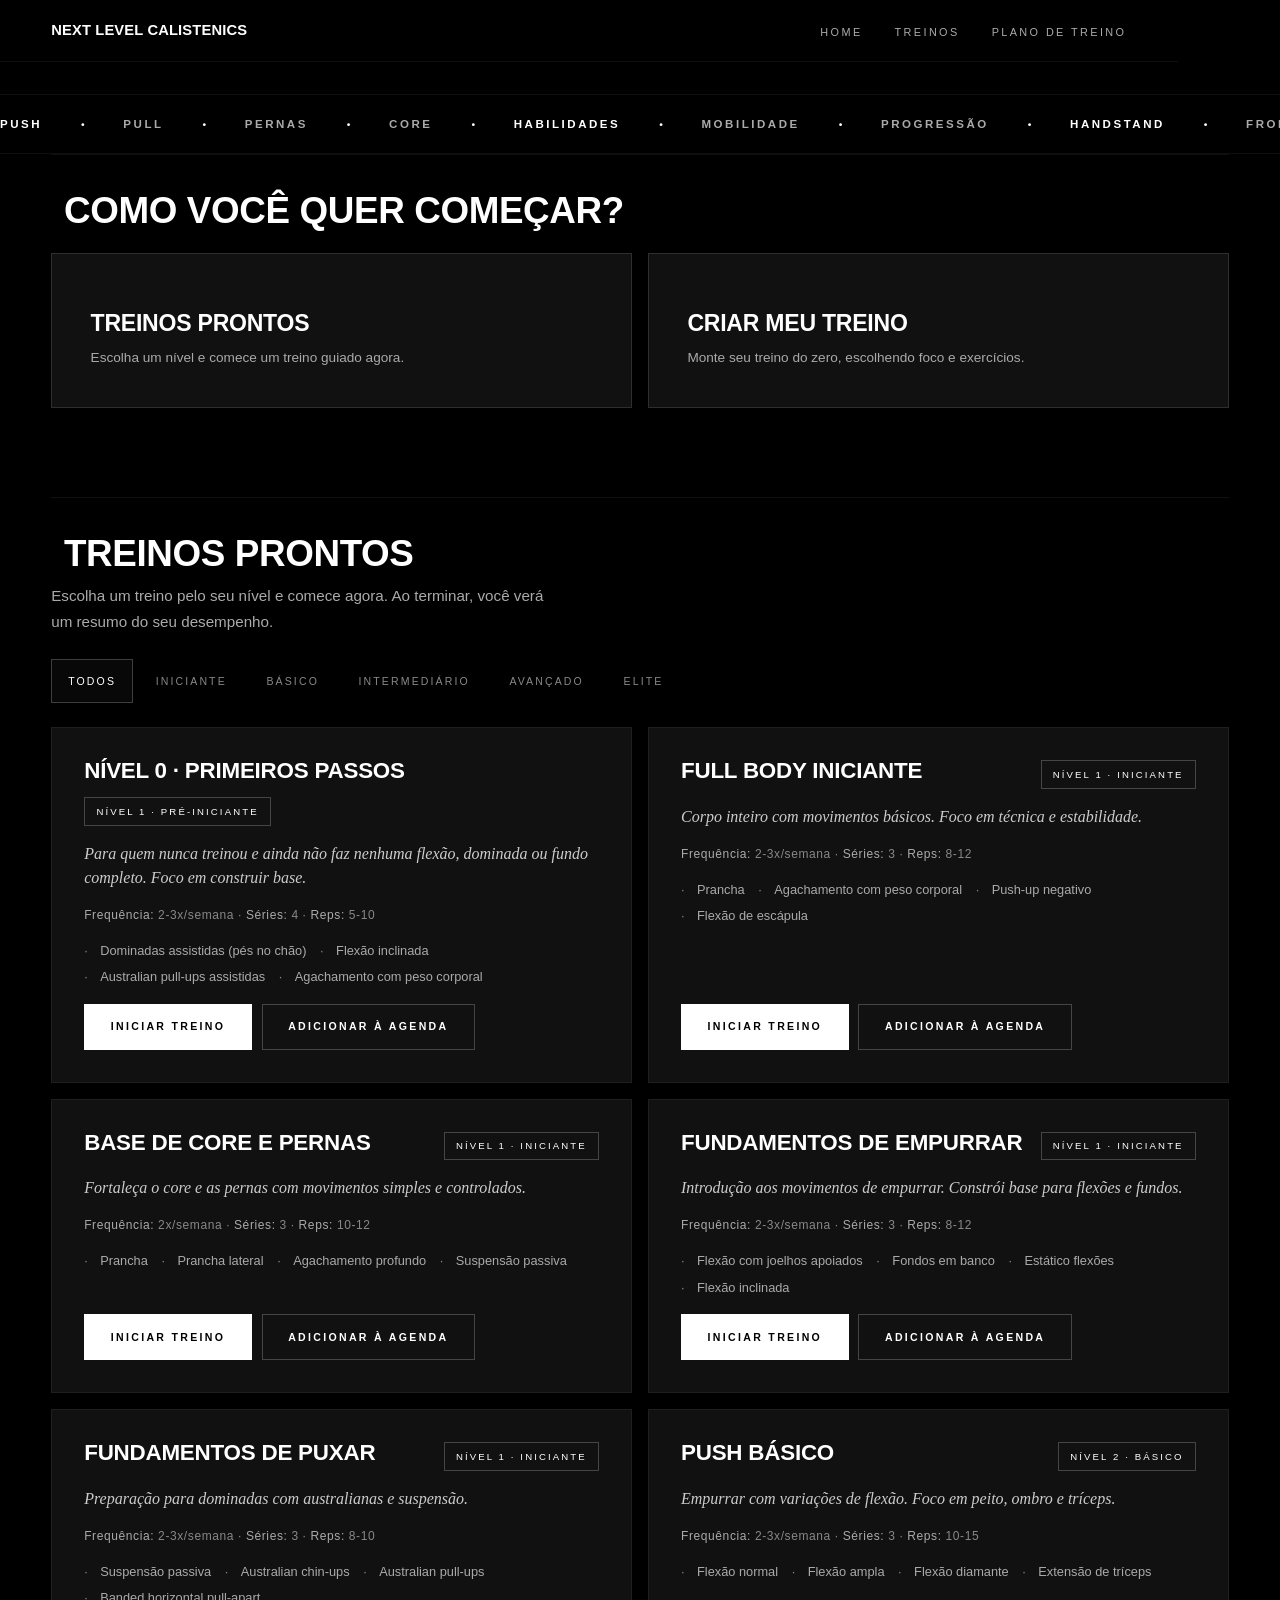
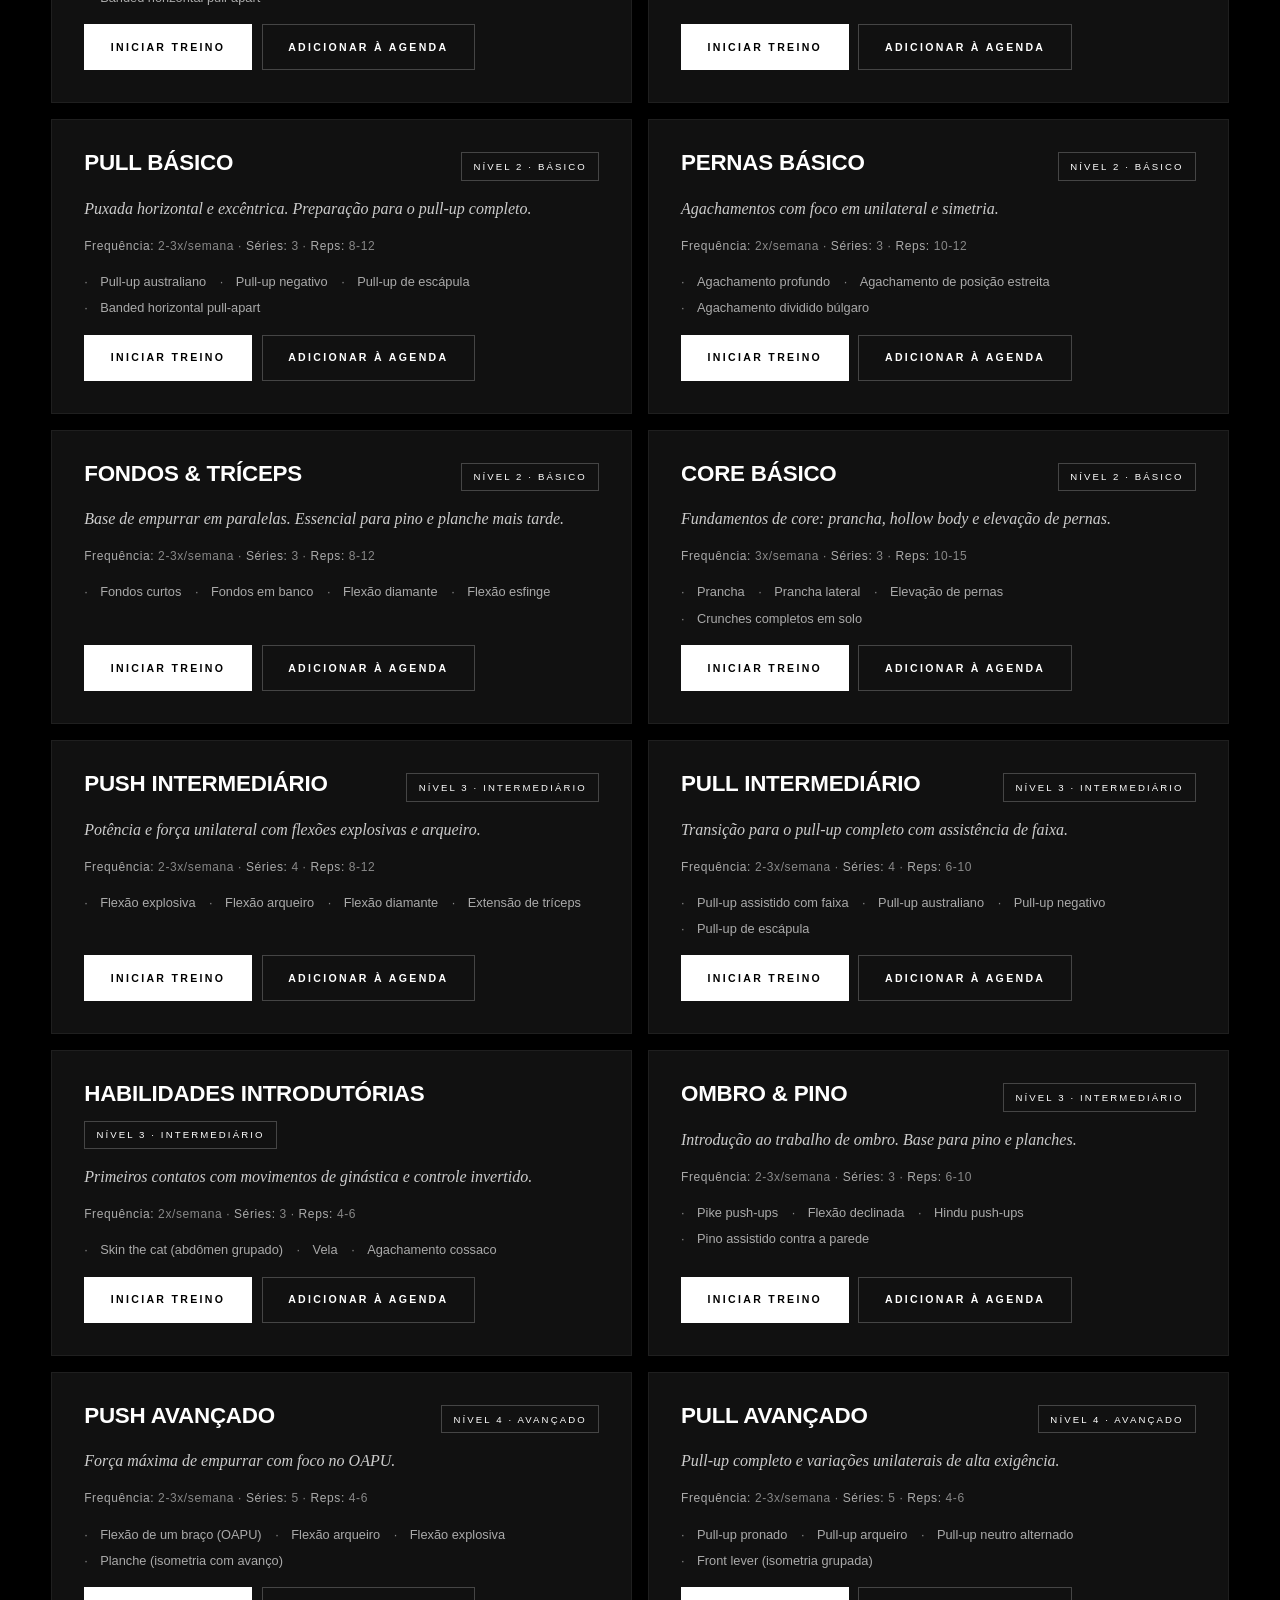
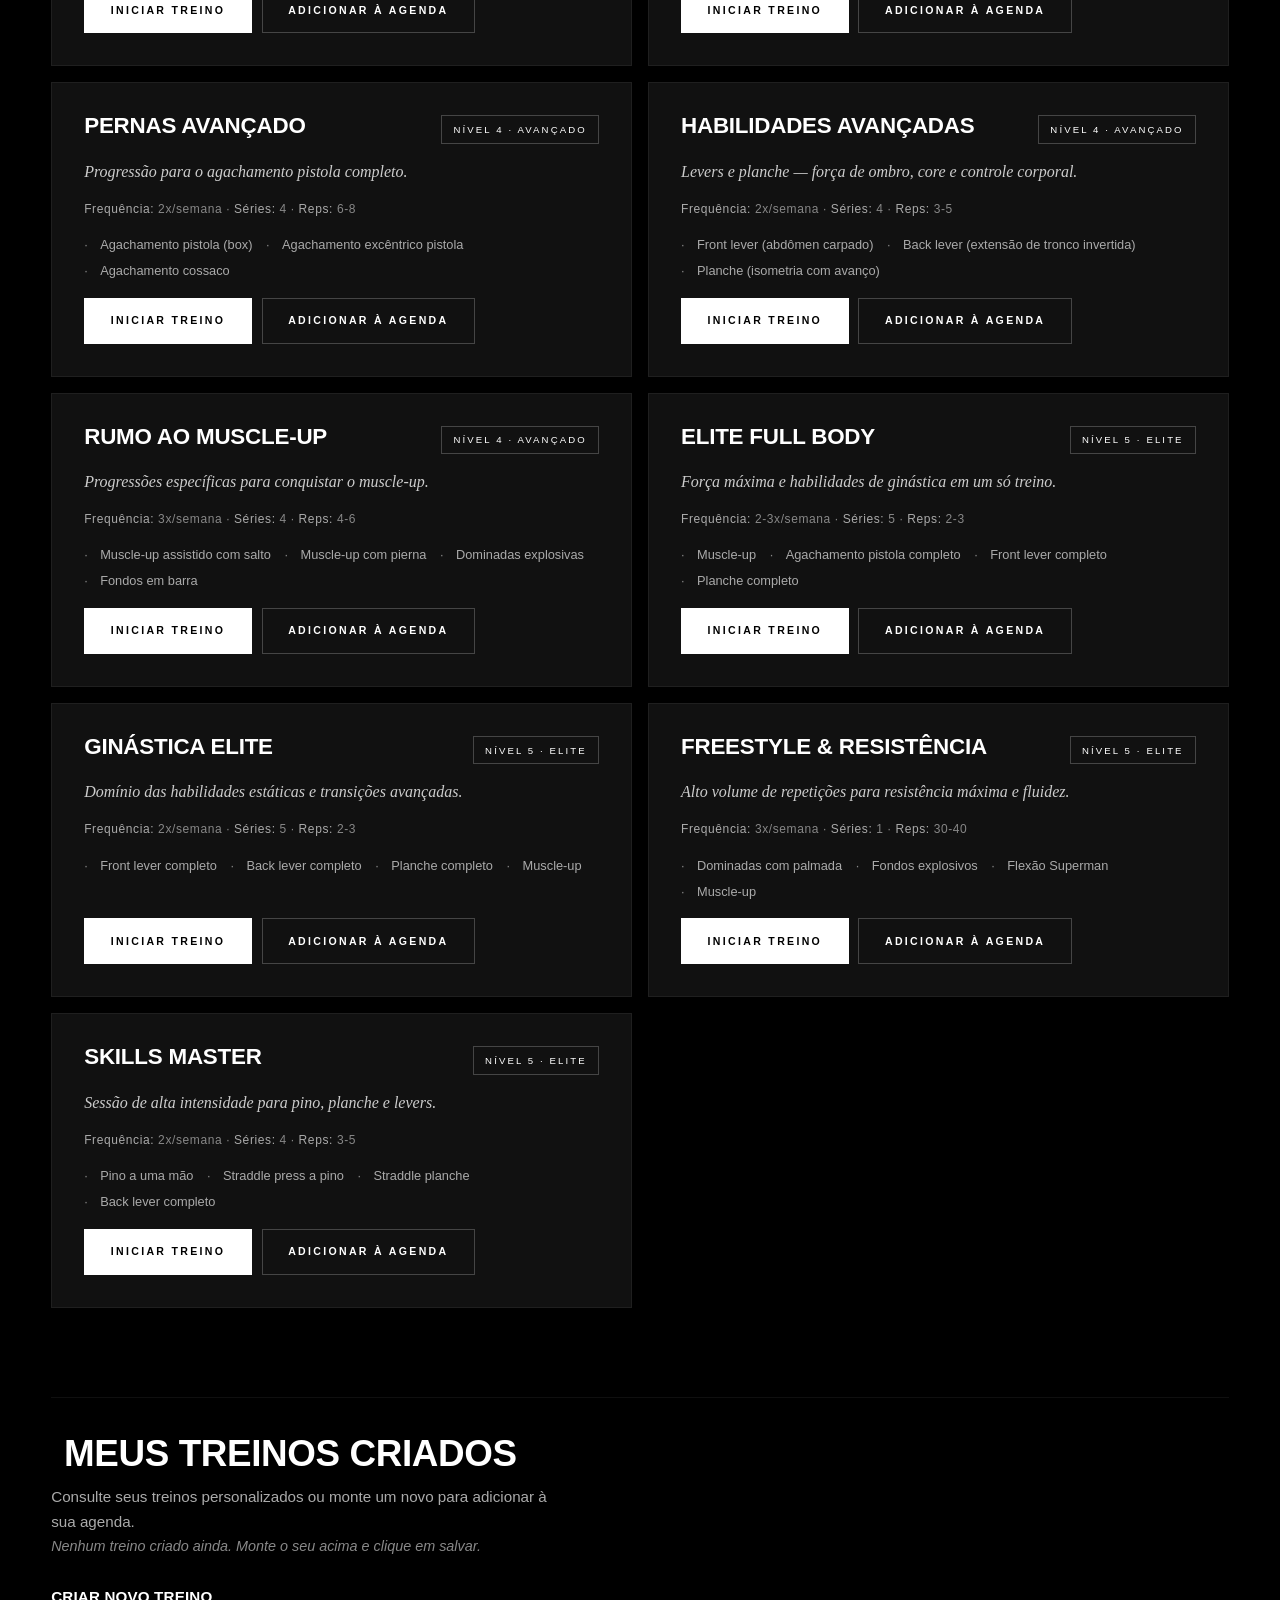
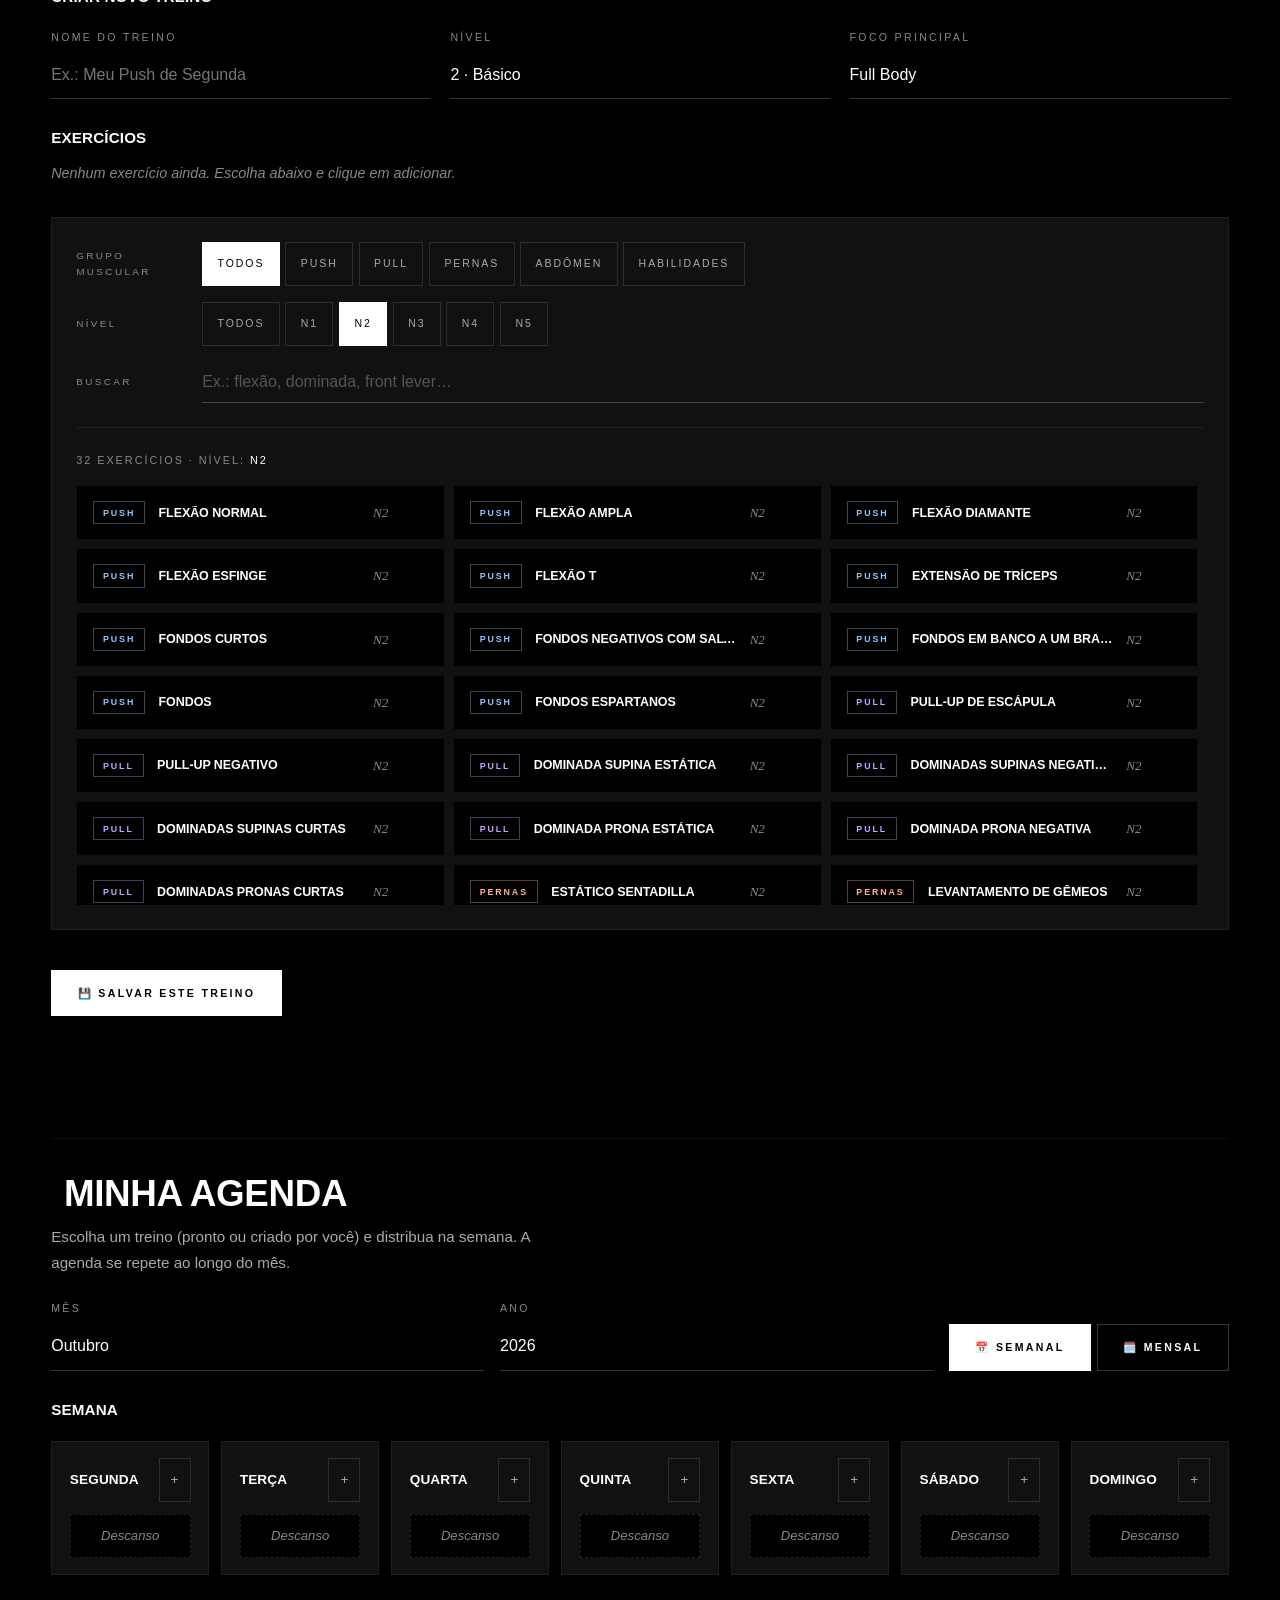
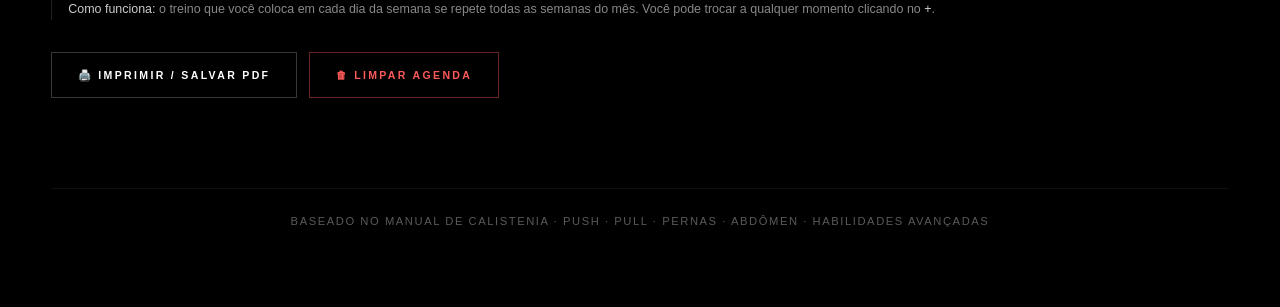
==== commit 6c42c7ed: "Atualizei o html" ====
--- a/Exercicios.html
+++ b/Exercicios.html
@@ -3,67 +3,73 @@
 <head>
   <meta charset="UTF-8">
   <meta name="viewport" content="width=device-width, initial-scale=1">
-  <title>Next Level Calistenics</title>
+  <title>Next Level Calistenics — Treinos</title>
   <link rel="stylesheet" href="style.css">
 </head>
 <body>
 
 <div class="wrap">
 
-  <!-- ================= CABEÇALHO ================= -->
+  <!-- ============================================================
+       CABEÇALHO
+       ============================================================ -->
   <header class="menu">
-            <h1>Next Level Calistenics</h1>
-            <nav>
-                <ul>
-                    <li><a href="index.html">Home</a></li>
-                    <li><a href="Exercicios.html">Treinos</a></li>
-                    <li><a href="Treinar.html">Plano de treino</a></li>
-                </ul>
-            </nav>
-        </header>
-
-        <!-- TICKER -->
-<div class="ticker" aria-hidden="true">
-  <div class="ticker__track">
-
-    <!-- Grupo 1 -->
-    <div class="ticker__group">
-      <span class="is-accent">Push</span><span class="dot">·</span>
-      <span>Pull</span><span class="dot">·</span>
-      <span>Pernas</span><span class="dot">·</span>
-      <span>Core</span><span class="dot">·</span>
-      <span class="is-accent">Habilidades</span><span class="dot">·</span>
-      <span>Mobilidade</span><span class="dot">·</span>
-      <span>Progressão</span><span class="dot">·</span>
-      <span class="is-accent">Handstand</span><span class="dot">·</span>
-      <span>Front Lever</span><span class="dot">·</span>
-      <span>Planche</span><span class="dot">·</span>
-      <span class="is-accent">Muscle-up</span><span class="dot">·</span>
-      <span>Pistola</span><span class="dot">·</span>
-      <span>Dragon Flag</span><span class="dot">·</span>
-    </div>
-
-    <!-- Grupo 2 (cópia exata — necessário para o loop ser contínuo) -->
-    <div class="ticker__group">
-      <span class="is-accent">Push</span><span class="dot">·</span>
-      <span>Pull</span><span class="dot">·</span>
-      <span>Pernas</span><span class="dot">·</span>
-      <span>Core</span><span class="dot">·</span>
-      <span class="is-accent">Habilidades</span><span class="dot">·</span>
-      <span>Mobilidade</span><span class="dot">·</span>
-      <span>Progressão</span><span class="dot">·</span>
-      <span class="is-accent">Handstand</span><span class="dot">·</span>
-      <span>Front Lever</span><span class="dot">·</span>
-      <span>Planche</span><span class="dot">·</span>
-      <span class="is-accent">Muscle-up</span><span class="dot">·</span>
-      <span>Pistola</span><span class="dot">·</span>
-      <span>Dragon Flag</span><span class="dot">·</span>
-    </div>
-
+    <h1>Next Level Calistenics</h1>
+    <nav>
+      <ul>
+        <li><a href="index.html">Home</a></li>
+        <li><a href="Exercicios.html">Treinos</a></li>
+        <li><a href="Treinar.html">Plano de treino</a></li>
+      </ul>
+    </nav>
+  </header>
+
+  <!-- ============================================================
+       TICKER
+       ============================================================ -->
+  <div class="ticker" aria-hidden="true">
+    <div class="ticker__track">
+
+      <!-- Grupo 1 -->
+      <div class="ticker__group">
+        <span class="is-accent">Push</span><span class="dot">·</span>
+        <span>Pull</span><span class="dot">·</span>
+        <span>Pernas</span><span class="dot">·</span>
+        <span>Core</span><span class="dot">·</span>
+        <span class="is-accent">Habilidades</span><span class="dot">·</span>
+        <span>Mobilidade</span><span class="dot">·</span>
+        <span>Progressão</span><span class="dot">·</span>
+        <span class="is-accent">Handstand</span><span class="dot">·</span>
+        <span>Front Lever</span><span class="dot">·</span>
+        <span>Planche</span><span class="dot">·</span>
+        <span class="is-accent">Muscle-up</span><span class="dot">·</span>
+        <span>Pistola</span><span class="dot">·</span>
+        <span>Dragon Flag</span><span class="dot">·</span>
+      </div>
+
+      <!-- Grupo 2 (cópia exata — necessário para o loop ser contínuo) -->
+      <div class="ticker__group">
+        <span class="is-accent">Push</span><span class="dot">·</span>
+        <span>Pull</span><span class="dot">·</span>
+        <span>Pernas</span><span class="dot">·</span>
+        <span>Core</span><span class="dot">·</span>
+        <span class="is-accent">Habilidades</span><span class="dot">·</span>
+        <span>Mobilidade</span><span class="dot">·</span>
+        <span>Progressão</span><span class="dot">·</span>
+        <span class="is-accent">Handstand</span><span class="dot">·</span>
+        <span>Front Lever</span><span class="dot">·</span>
+        <span>Planche</span><span class="dot">·</span>
+        <span class="is-accent">Muscle-up</span><span class="dot">·</span>
+        <span>Pistola</span><span class="dot">·</span>
+        <span>Dragon Flag</span><span class="dot">·</span>
+      </div>
+
+    </div>
   </div>
-</div>
-  <!-- ================= PASSO 1: MODO ================= -->
-  
+
+  <!-- ============================================================
+       PASSO 1 — ESCOLHA DE MODO
+       ============================================================ -->
   <section id="passo1" class="card">
     <h2><span class="num"> </span> Como você quer começar?</h2>
 
@@ -80,10 +86,11 @@
         <small>Monte seu treino do zero, escolhendo foco e exercícios.</small>
       </button>
     </div>
-
   </section>
-  
-  <!-- ================= PASSO 2A: TREINOS PRONTOS ================= -->
+
+  <!-- ============================================================
+       PASSO 2A — TREINOS PRONTOS
+       ============================================================ -->
   <section id="secaoProntos" class="card">
     <h2><span class="num"> </span> Treinos Prontos</h2>
     <p class="desc">
@@ -101,393 +108,396 @@
     </div>
 
     <!-- Lista de treinos prontos -->
-   <div class="lista-prontos" id="listaProntos">
-
-  <!-- ==================== NÍVEL 0 · PRÉ-INICIANTE ==================== -->
-  <article class="treino-pronto" data-nivel="1">
-    <header class="tp-head">
-      <h3>Nível 0 · Primeiros passos</h3>
-      <span class="tag-nivel">Nível 1 · Pré-iniciante</span>
-    </header>
-    <p class="tp-desc">Para quem nunca treinou e ainda não faz nenhuma flexão, dominada ou fundo completo. Foco em construir base.</p>
-    <p class="tp-info"><b>Frequência:</b> 2-3x/semana · <b>Séries:</b> 4 · <b>Reps:</b> 5-10</p>
-    <ul class="tp-exercicios">
-      <li>Dominadas assistidas (pés no chão)</li>
-      <li>Flexão inclinada</li>
-      <li>Australian pull-ups assistidas</li>
-      <li>Agachamento com peso corporal</li>
-    </ul>
-    <button class="btn primary" data-acao="usar-pronto">Iniciar treino</button>
-  </article>
-
-  <!-- ==================== NÍVEL 1 ==================== -->
-  <article class="treino-pronto" data-nivel="1">
-    <header class="tp-head">
-      <h3>Full Body Iniciante</h3>
-      <span class="tag-nivel">Nível 1 · Iniciante</span>
-    </header>
-    <p class="tp-desc">Corpo inteiro com movimentos básicos. Foco em técnica e estabilidade.</p>
-    <p class="tp-info"><b>Frequência:</b> 2-3x/semana · <b>Séries:</b> 3 · <b>Reps:</b> 8-12</p>
-    <ul class="tp-exercicios">
-      <li>Prancha</li>
-      <li>Agachamento com peso corporal</li>
-      <li>Push-up negativo</li>
-      <li>Flexão de escápula</li>
-    </ul>
-    <button class="btn primary" data-acao="usar-pronto">Iniciar treino</button>
-  </article>
-
-  <article class="treino-pronto" data-nivel="1">
-    <header class="tp-head">
-      <h3>Base de Core e Pernas</h3>
-      <span class="tag-nivel">Nível 1 · Iniciante</span>
-    </header>
-    <p class="tp-desc">Fortaleça o core e as pernas com movimentos simples e controlados.</p>
-    <p class="tp-info"><b>Frequência:</b> 2x/semana · <b>Séries:</b> 3 · <b>Reps:</b> 10-12</p>
-    <ul class="tp-exercicios">
-      <li>Prancha</li>
-      <li>Prancha lateral</li>
-      <li>Agachamento profundo</li>
-      <li>Suspensão passiva</li>
-    </ul>
-    <button class="btn primary" data-acao="usar-pronto">Iniciar treino</button>
-  </article>
-
-  <article class="treino-pronto" data-nivel="1">
-    <header class="tp-head">
-      <h3>Fundamentos de Empurrar</h3>
-      <span class="tag-nivel">Nível 1 · Iniciante</span>
-    </header>
-    <p class="tp-desc">Introdução aos movimentos de empurrar. Constrói base para flexões e fundos.</p>
-    <p class="tp-info"><b>Frequência:</b> 2-3x/semana · <b>Séries:</b> 3 · <b>Reps:</b> 8-12</p>
-    <ul class="tp-exercicios">
-      <li>Flexão com joelhos apoiados</li>
-      <li>Fondos em banco</li>
-      <li>Estático flexões</li>
-      <li>Flexão inclinada</li>
-    </ul>
-    <button class="btn primary" data-acao="usar-pronto">Iniciar treino</button>
-  </article>
-
-  <article class="treino-pronto" data-nivel="1">
-    <header class="tp-head">
-      <h3>Fundamentos de Puxar</h3>
-      <span class="tag-nivel">Nível 1 · Iniciante</span>
-    </header>
-    <p class="tp-desc">Preparação para dominadas com australianas e suspensão.</p>
-    <p class="tp-info"><b>Frequência:</b> 2-3x/semana · <b>Séries:</b> 3 · <b>Reps:</b> 8-10</p>
-    <ul class="tp-exercicios">
-      <li>Suspensão passiva</li>
-      <li>Australian chin-ups</li>
-      <li>Australian pull-ups</li>
-      <li>Banded horizontal pull-apart</li>
-    </ul>
-    <button class="btn primary" data-acao="usar-pronto">Iniciar treino</button>
-  </article>
-
-  <!-- ==================== NÍVEL 2 ==================== -->
-  <article class="treino-pronto" data-nivel="2">
-    <header class="tp-head">
-      <h3>Push Básico</h3>
-      <span class="tag-nivel">Nível 2 · Básico</span>
-    </header>
-    <p class="tp-desc">Empurrar com variações de flexão. Foco em peito, ombro e tríceps.</p>
-    <p class="tp-info"><b>Frequência:</b> 2-3x/semana · <b>Séries:</b> 3 · <b>Reps:</b> 10-15</p>
-    <ul class="tp-exercicios">
-      <li>Flexão normal</li>
-      <li>Flexão ampla</li>
-      <li>Flexão diamante</li>
-      <li>Extensão de tríceps</li>
-    </ul>
-    <button class="btn primary" data-acao="usar-pronto">Iniciar treino</button>
-  </article>
-
-  <article class="treino-pronto" data-nivel="2">
-    <header class="tp-head">
-      <h3>Pull Básico</h3>
-      <span class="tag-nivel">Nível 2 · Básico</span>
-    </header>
-    <p class="tp-desc">Puxada horizontal e excêntrica. Preparação para o pull-up completo.</p>
-    <p class="tp-info"><b>Frequência:</b> 2-3x/semana · <b>Séries:</b> 3 · <b>Reps:</b> 8-12</p>
-    <ul class="tp-exercicios">
-      <li>Pull-up australiano</li>
-      <li>Pull-up negativo</li>
-      <li>Pull-up de escápula</li>
-      <li>Banded horizontal pull-apart</li>
-    </ul>
-    <button class="btn primary" data-acao="usar-pronto">Iniciar treino</button>
-  </article>
-
-  <article class="treino-pronto" data-nivel="2">
-    <header class="tp-head">
-      <h3>Pernas Básico</h3>
-      <span class="tag-nivel">Nível 2 · Básico</span>
-    </header>
-    <p class="tp-desc">Agachamentos com foco em unilateral e simetria.</p>
-    <p class="tp-info"><b>Frequência:</b> 2x/semana · <b>Séries:</b> 3 · <b>Reps:</b> 10-12</p>
-    <ul class="tp-exercicios">
-      <li>Agachamento profundo</li>
-      <li>Agachamento de posição estreita</li>
-      <li>Agachamento dividido búlgaro</li>
-    </ul>
-    <button class="btn primary" data-acao="usar-pronto">Iniciar treino</button>
-  </article>
-
-  <article class="treino-pronto" data-nivel="2">
-    <header class="tp-head">
-      <h3>Fondos & Tríceps</h3>
-      <span class="tag-nivel">Nível 2 · Básico</span>
-    </header>
-    <p class="tp-desc">Base de empurrar em paralelas. Essencial para pino e planche mais tarde.</p>
-    <p class="tp-info"><b>Frequência:</b> 2-3x/semana · <b>Séries:</b> 3 · <b>Reps:</b> 8-12</p>
-    <ul class="tp-exercicios">
-      <li>Fondos curtos</li>
-      <li>Fondos em banco</li>
-      <li>Flexão diamante</li>
-      <li>Flexão esfinge</li>
-    </ul>
-    <button class="btn primary" data-acao="usar-pronto">Iniciar treino</button>
-  </article>
-
-  <article class="treino-pronto" data-nivel="2">
-    <header class="tp-head">
-      <h3>Core Básico</h3>
-      <span class="tag-nivel">Nível 2 · Básico</span>
-    </header>
-    <p class="tp-desc">Fundamentos de core: prancha, hollow body e elevação de pernas.</p>
-    <p class="tp-info"><b>Frequência:</b> 3x/semana · <b>Séries:</b> 3 · <b>Reps:</b> 10-15</p>
-    <ul class="tp-exercicios">
-      <li>Prancha</li>
-      <li>Prancha lateral</li>
-      <li>Elevação de pernas</li>
-      <li>Crunches completos em solo</li>
-    </ul>
-    <button class="btn primary" data-acao="usar-pronto">Iniciar treino</button>
-  </article>
-
-  <!-- ==================== NÍVEL 3 ==================== -->
-  <article class="treino-pronto" data-nivel="3">
-    <header class="tp-head">
-      <h3>Push Intermediário</h3>
-      <span class="tag-nivel">Nível 3 · Intermediário</span>
-    </header>
-    <p class="tp-desc">Potência e força unilateral com flexões explosivas e arqueiro.</p>
-    <p class="tp-info"><b>Frequência:</b> 2-3x/semana · <b>Séries:</b> 4 · <b>Reps:</b> 8-12</p>
-    <ul class="tp-exercicios">
-      <li>Flexão explosiva</li>
-      <li>Flexão arqueiro</li>
-      <li>Flexão diamante</li>
-      <li>Extensão de tríceps</li>
-    </ul>
-    <button class="btn primary" data-acao="usar-pronto">Iniciar treino</button>
-  </article>
-
-  <article class="treino-pronto" data-nivel="3">
-    <header class="tp-head">
-      <h3>Pull Intermediário</h3>
-      <span class="tag-nivel">Nível 3 · Intermediário</span>
-    </header>
-    <p class="tp-desc">Transição para o pull-up completo com assistência de faixa.</p>
-    <p class="tp-info"><b>Frequência:</b> 2-3x/semana · <b>Séries:</b> 4 · <b>Reps:</b> 6-10</p>
-    <ul class="tp-exercicios">
-      <li>Pull-up assistido com faixa</li>
-      <li>Pull-up australiano</li>
-      <li>Pull-up negativo</li>
-      <li>Pull-up de escápula</li>
-    </ul>
-    <button class="btn primary" data-acao="usar-pronto">Iniciar treino</button>
-  </article>
-
-  <article class="treino-pronto" data-nivel="3">
-    <header class="tp-head">
-      <h3>Habilidades Introdutórias</h3>
-      <span class="tag-nivel">Nível 3 · Intermediário</span>
-    </header>
-    <p class="tp-desc">Primeiros contatos com movimentos de ginástica e controle invertido.</p>
-    <p class="tp-info"><b>Frequência:</b> 2x/semana · <b>Séries:</b> 3 · <b>Reps:</b> 4-6</p>
-    <ul class="tp-exercicios">
-      <li>Skin the cat (abdômen grupado)</li>
-      <li>Vela</li>
-      <li>Agachamento cossaco</li>
-    </ul>
-    <button class="btn primary" data-acao="usar-pronto">Iniciar treino</button>
-  </article>
-
-  <article class="treino-pronto" data-nivel="3">
-    <header class="tp-head">
-      <h3>Ombro & Pino</h3>
-      <span class="tag-nivel">Nível 3 · Intermediário</span>
-    </header>
-    <p class="tp-desc">Introdução ao trabalho de ombro. Base para pino e planches.</p>
-    <p class="tp-info"><b>Frequência:</b> 2-3x/semana · <b>Séries:</b> 3 · <b>Reps:</b> 6-10</p>
-    <ul class="tp-exercicios">
-      <li>Pike push-ups</li>
-      <li>Flexão declinada</li>
-      <li>Hindu push-ups</li>
-      <li>Pino assistido contra a parede</li>
-    </ul>
-    <button class="btn primary" data-acao="usar-pronto">Iniciar treino</button>
-  </article>
-
-  <!-- ==================== NÍVEL 4 ==================== -->
-  <article class="treino-pronto" data-nivel="4">
-    <header class="tp-head">
-      <h3>Push Avançado</h3>
-      <span class="tag-nivel">Nível 4 · Avançado</span>
-    </header>
-    <p class="tp-desc">Força máxima de empurrar com foco no OAPU.</p>
-    <p class="tp-info"><b>Frequência:</b> 2-3x/semana · <b>Séries:</b> 5 · <b>Reps:</b> 4-6</p>
-    <ul class="tp-exercicios">
-      <li>Flexão de um braço (OAPU)</li>
-      <li>Flexão arqueiro</li>
-      <li>Flexão explosiva</li>
-      <li>Planche (isometria com avanço)</li>
-    </ul>
-    <button class="btn primary" data-acao="usar-pronto">Iniciar treino</button>
-  </article>
-
-  <article class="treino-pronto" data-nivel="4">
-    <header class="tp-head">
-      <h3>Pull Avançado</h3>
-      <span class="tag-nivel">Nível 4 · Avançado</span>
-    </header>
-    <p class="tp-desc">Pull-up completo e variações unilaterais de alta exigência.</p>
-    <p class="tp-info"><b>Frequência:</b> 2-3x/semana · <b>Séries:</b> 5 · <b>Reps:</b> 4-6</p>
-    <ul class="tp-exercicios">
-      <li>Pull-up pronado</li>
-      <li>Pull-up arqueiro</li>
-      <li>Pull-up neutro alternado</li>
-      <li>Front lever (isometria grupada)</li>
-    </ul>
-    <button class="btn primary" data-acao="usar-pronto">Iniciar treino</button>
-  </article>
-
-  <article class="treino-pronto" data-nivel="4">
-    <header class="tp-head">
-      <h3>Pernas Avançado</h3>
-      <span class="tag-nivel">Nível 4 · Avançado</span>
-    </header>
-    <p class="tp-desc">Progressão para o agachamento pistola completo.</p>
-    <p class="tp-info"><b>Frequência:</b> 2x/semana · <b>Séries:</b> 4 · <b>Reps:</b> 6-8</p>
-    <ul class="tp-exercicios">
-      <li>Agachamento pistola (box)</li>
-      <li>Agachamento excêntrico pistola</li>
-      <li>Agachamento cossaco</li>
-    </ul>
-    <button class="btn primary" data-acao="usar-pronto">Iniciar treino</button>
-  </article>
-
-  <article class="treino-pronto" data-nivel="4">
-    <header class="tp-head">
-      <h3>Habilidades Avançadas</h3>
-      <span class="tag-nivel">Nível 4 · Avançado</span>
-    </header>
-    <p class="tp-desc">Levers e planche — força de ombro, core e controle corporal.</p>
-    <p class="tp-info"><b>Frequência:</b> 2x/semana · <b>Séries:</b> 4 · <b>Reps:</b> 3-5</p>
-    <ul class="tp-exercicios">
-      <li>Front lever (abdômen carpado)</li>
-      <li>Back lever (extensão de tronco invertida)</li>
-      <li>Planche (isometria com avanço)</li>
-    </ul>
-    <button class="btn primary" data-acao="usar-pronto">Iniciar treino</button>
-  </article>
-
-  <article class="treino-pronto" data-nivel="4">
-    <header class="tp-head">
-      <h3>Rumo ao Muscle-up</h3>
-      <span class="tag-nivel">Nível 4 · Avançado</span>
-    </header>
-    <p class="tp-desc">Progressões específicas para conquistar o muscle-up.</p>
-    <p class="tp-info"><b>Frequência:</b> 3x/semana · <b>Séries:</b> 4 · <b>Reps:</b> 4-6</p>
-    <ul class="tp-exercicios">
-      <li>Muscle-up assistido com salto</li>
-      <li>Muscle-up com pierna</li>
-      <li>Dominadas explosivas</li>
-      <li>Fondos em barra</li>
-    </ul>
-    <button class="btn primary" data-acao="usar-pronto">Iniciar treino</button>
-  </article>
-
-  <!-- ==================== NÍVEL 5 ==================== -->
-  <article class="treino-pronto" data-nivel="5">
-    <header class="tp-head">
-      <h3>Elite Full Body</h3>
-      <span class="tag-nivel">Nível 5 · Elite</span>
-    </header>
-    <p class="tp-desc">Força máxima e habilidades de ginástica em um só treino.</p>
-    <p class="tp-info"><b>Frequência:</b> 2-3x/semana · <b>Séries:</b> 5 · <b>Reps:</b> 2-3</p>
-    <ul class="tp-exercicios">
-      <li>Muscle-up</li>
-      <li>Agachamento pistola completo</li>
-      <li>Front lever completo</li>
-      <li>Planche completo</li>
-    </ul>
-    <button class="btn primary" data-acao="usar-pronto">Iniciar treino</button>
-  </article>
-
-  <article class="treino-pronto" data-nivel="5">
-    <header class="tp-head">
-      <h3>Ginástica Elite</h3>
-      <span class="tag-nivel">Nível 5 · Elite</span>
-    </header>
-    <p class="tp-desc">Domínio das habilidades estáticas e transições avançadas.</p>
-    <p class="tp-info"><b>Frequência:</b> 2x/semana · <b>Séries:</b> 5 · <b>Reps:</b> 2-3</p>
-    <ul class="tp-exercicios">
-      <li>Front lever completo</li>
-      <li>Back lever completo</li>
-      <li>Planche completo</li>
-      <li>Muscle-up</li>
-    </ul>
-    <button class="btn primary" data-acao="usar-pronto">Iniciar treino</button>
-  </article>
-
-  <article class="treino-pronto" data-nivel="5">
-    <header class="tp-head">
-      <h3>Freestyle & Resistência</h3>
-      <span class="tag-nivel">Nível 5 · Elite</span>
-    </header>
-    <p class="tp-desc">Alto volume de repetições para resistência máxima e fluidez.</p>
-    <p class="tp-info"><b>Frequência:</b> 3x/semana · <b>Séries:</b> 1 · <b>Reps:</b> 30-40</p>
-    <ul class="tp-exercicios">
-      <li>Dominadas com palmada</li>
-      <li>Fondos explosivos</li>
-      <li>Flexão Superman</li>
-      <li>Muscle-up</li>
-    </ul>
-    <button class="btn primary" data-acao="usar-pronto">Iniciar treino</button>
-  </article>
-
-  <article class="treino-pronto" data-nivel="5">
-    <header class="tp-head">
-      <h3>Skills Master</h3>
-      <span class="tag-nivel">Nível 5 · Elite</span>
-    </header>
-    <p class="tp-desc">Sessão de alta intensidade para pino, planche e levers.</p>
-    <p class="tp-info"><b>Frequência:</b> 2x/semana · <b>Séries:</b> 4 · <b>Reps:</b> 3-5</p>
-    <ul class="tp-exercicios">
-      <li>Pino a uma mão</li>
-      <li>Straddle press a pino</li>
-      <li>Straddle planche</li>
-      <li>Back lever completo</li>
-    </ul>
-    <button class="btn primary" data-acao="usar-pronto">Iniciar treino</button>
-  </article>
-
-</div><!-- /.lista-prontos -->
-</section>
-
-  <!-- ================= PASSO 2B: CRIAR TREINO ================= -->
+    <div class="lista-prontos" id="listaProntos">
+
+      <!-- ==================== NÍVEL 1 · PRÉ-INICIANTE ==================== -->
+      <article class="treino-pronto" data-nivel="1">
+        <header class="tp-head">
+          <h3>Nível 0 · Primeiros passos</h3>
+          <span class="tag-nivel">Nível 1 · Pré-iniciante</span>
+        </header>
+        <p class="tp-desc">Para quem nunca treinou e ainda não faz nenhuma flexão, dominada ou fundo completo. Foco em construir base.</p>
+        <p class="tp-info"><b>Frequência:</b> 2-3x/semana · <b>Séries:</b> 4 · <b>Reps:</b> 5-10</p>
+        <ul class="tp-exercicios">
+          <li>Dominadas assistidas (pés no chão)</li>
+          <li>Flexão inclinada</li>
+          <li>Australian pull-ups assistidas</li>
+          <li>Agachamento com peso corporal</li>
+        </ul>
+        <button class="btn primary" data-acao="usar-pronto">Iniciar treino</button>
+      </article>
+
+      <!-- ==================== NÍVEL 1 ==================== -->
+      <article class="treino-pronto" data-nivel="1">
+        <header class="tp-head">
+          <h3>Full Body Iniciante</h3>
+          <span class="tag-nivel">Nível 1 · Iniciante</span>
+        </header>
+        <p class="tp-desc">Corpo inteiro com movimentos básicos. Foco em técnica e estabilidade.</p>
+        <p class="tp-info"><b>Frequência:</b> 2-3x/semana · <b>Séries:</b> 3 · <b>Reps:</b> 8-12</p>
+        <ul class="tp-exercicios">
+          <li>Prancha</li>
+          <li>Agachamento com peso corporal</li>
+          <li>Push-up negativo</li>
+          <li>Flexão de escápula</li>
+        </ul>
+        <button class="btn primary" data-acao="usar-pronto">Iniciar treino</button>
+      </article>
+
+      <article class="treino-pronto" data-nivel="1">
+        <header class="tp-head">
+          <h3>Base de Core e Pernas</h3>
+          <span class="tag-nivel">Nível 1 · Iniciante</span>
+        </header>
+        <p class="tp-desc">Fortaleça o core e as pernas com movimentos simples e controlados.</p>
+        <p class="tp-info"><b>Frequência:</b> 2x/semana · <b>Séries:</b> 3 · <b>Reps:</b> 10-12</p>
+        <ul class="tp-exercicios">
+          <li>Prancha</li>
+          <li>Prancha lateral</li>
+          <li>Agachamento profundo</li>
+          <li>Suspensão passiva</li>
+        </ul>
+        <button class="btn primary" data-acao="usar-pronto">Iniciar treino</button>
+      </article>
+
+      <article class="treino-pronto" data-nivel="1">
+        <header class="tp-head">
+          <h3>Fundamentos de Empurrar</h3>
+          <span class="tag-nivel">Nível 1 · Iniciante</span>
+        </header>
+        <p class="tp-desc">Introdução aos movimentos de empurrar. Constrói base para flexões e fundos.</p>
+        <p class="tp-info"><b>Frequência:</b> 2-3x/semana · <b>Séries:</b> 3 · <b>Reps:</b> 8-12</p>
+        <ul class="tp-exercicios">
+          <li>Flexão com joelhos apoiados</li>
+          <li>Fondos em banco</li>
+          <li>Estático flexões</li>
+          <li>Flexão inclinada</li>
+        </ul>
+        <button class="btn primary" data-acao="usar-pronto">Iniciar treino</button>
+      </article>
+
+      <article class="treino-pronto" data-nivel="1">
+        <header class="tp-head">
+          <h3>Fundamentos de Puxar</h3>
+          <span class="tag-nivel">Nível 1 · Iniciante</span>
+        </header>
+        <p class="tp-desc">Preparação para dominadas com australianas e suspensão.</p>
+        <p class="tp-info"><b>Frequência:</b> 2-3x/semana · <b>Séries:</b> 3 · <b>Reps:</b> 8-10</p>
+        <ul class="tp-exercicios">
+          <li>Suspensão passiva</li>
+          <li>Australian chin-ups</li>
+          <li>Australian pull-ups</li>
+          <li>Banded horizontal pull-apart</li>
+        </ul>
+        <button class="btn primary" data-acao="usar-pronto">Iniciar treino</button>
+      </article>
+
+      <!-- ==================== NÍVEL 2 ==================== -->
+      <article class="treino-pronto" data-nivel="2">
+        <header class="tp-head">
+          <h3>Push Básico</h3>
+          <span class="tag-nivel">Nível 2 · Básico</span>
+        </header>
+        <p class="tp-desc">Empurrar com variações de flexão. Foco em peito, ombro e tríceps.</p>
+        <p class="tp-info"><b>Frequência:</b> 2-3x/semana · <b>Séries:</b> 3 · <b>Reps:</b> 10-15</p>
+        <ul class="tp-exercicios">
+          <li>Flexão normal</li>
+          <li>Flexão ampla</li>
+          <li>Flexão diamante</li>
+          <li>Extensão de tríceps</li>
+        </ul>
+        <button class="btn primary" data-acao="usar-pronto">Iniciar treino</button>
+      </article>
+
+      <article class="treino-pronto" data-nivel="2">
+        <header class="tp-head">
+          <h3>Pull Básico</h3>
+          <span class="tag-nivel">Nível 2 · Básico</span>
+        </header>
+        <p class="tp-desc">Puxada horizontal e excêntrica. Preparação para o pull-up completo.</p>
+        <p class="tp-info"><b>Frequência:</b> 2-3x/semana · <b>Séries:</b> 3 · <b>Reps:</b> 8-12</p>
+        <ul class="tp-exercicios">
+          <li>Pull-up australiano</li>
+          <li>Pull-up negativo</li>
+          <li>Pull-up de escápula</li>
+          <li>Banded horizontal pull-apart</li>
+        </ul>
+        <button class="btn primary" data-acao="usar-pronto">Iniciar treino</button>
+      </article>
+
+      <article class="treino-pronto" data-nivel="2">
+        <header class="tp-head">
+          <h3>Pernas Básico</h3>
+          <span class="tag-nivel">Nível 2 · Básico</span>
+        </header>
+        <p class="tp-desc">Agachamentos com foco em unilateral e simetria.</p>
+        <p class="tp-info"><b>Frequência:</b> 2x/semana · <b>Séries:</b> 3 · <b>Reps:</b> 10-12</p>
+        <ul class="tp-exercicios">
+          <li>Agachamento profundo</li>
+          <li>Agachamento de posição estreita</li>
+          <li>Agachamento dividido búlgaro</li>
+        </ul>
+        <button class="btn primary" data-acao="usar-pronto">Iniciar treino</button>
+      </article>
+
+      <article class="treino-pronto" data-nivel="2">
+        <header class="tp-head">
+          <h3>Fondos & Tríceps</h3>
+          <span class="tag-nivel">Nível 2 · Básico</span>
+        </header>
+        <p class="tp-desc">Base de empurrar em paralelas. Essencial para pino e planche mais tarde.</p>
+        <p class="tp-info"><b>Frequência:</b> 2-3x/semana · <b>Séries:</b> 3 · <b>Reps:</b> 8-12</p>
+        <ul class="tp-exercicios">
+          <li>Fondos curtos</li>
+          <li>Fondos em banco</li>
+          <li>Flexão diamante</li>
+          <li>Flexão esfinge</li>
+        </ul>
+        <button class="btn primary" data-acao="usar-pronto">Iniciar treino</button>
+      </article>
+
+      <article class="treino-pronto" data-nivel="2">
+        <header class="tp-head">
+          <h3>Core Básico</h3>
+          <span class="tag-nivel">Nível 2 · Básico</span>
+        </header>
+        <p class="tp-desc">Fundamentos de core: prancha, hollow body e elevação de pernas.</p>
+        <p class="tp-info"><b>Frequência:</b> 3x/semana · <b>Séries:</b> 3 · <b>Reps:</b> 10-15</p>
+        <ul class="tp-exercicios">
+          <li>Prancha</li>
+          <li>Prancha lateral</li>
+          <li>Elevação de pernas</li>
+          <li>Crunches completos em solo</li>
+        </ul>
+        <button class="btn primary" data-acao="usar-pronto">Iniciar treino</button>
+      </article>
+
+      <!-- ==================== NÍVEL 3 ==================== -->
+      <article class="treino-pronto" data-nivel="3">
+        <header class="tp-head">
+          <h3>Push Intermediário</h3>
+          <span class="tag-nivel">Nível 3 · Intermediário</span>
+        </header>
+        <p class="tp-desc">Potência e força unilateral com flexões explosivas e arqueiro.</p>
+        <p class="tp-info"><b>Frequência:</b> 2-3x/semana · <b>Séries:</b> 4 · <b>Reps:</b> 8-12</p>
+        <ul class="tp-exercicios">
+          <li>Flexão explosiva</li>
+          <li>Flexão arqueiro</li>
+          <li>Flexão diamante</li>
+          <li>Extensão de tríceps</li>
+        </ul>
+        <button class="btn primary" data-acao="usar-pronto">Iniciar treino</button>
+      </article>
+
+      <article class="treino-pronto" data-nivel="3">
+        <header class="tp-head">
+          <h3>Pull Intermediário</h3>
+          <span class="tag-nivel">Nível 3 · Intermediário</span>
+        </header>
+        <p class="tp-desc">Transição para o pull-up completo com assistência de faixa.</p>
+        <p class="tp-info"><b>Frequência:</b> 2-3x/semana · <b>Séries:</b> 4 · <b>Reps:</b> 6-10</p>
+        <ul class="tp-exercicios">
+          <li>Pull-up assistido com faixa</li>
+          <li>Pull-up australiano</li>
+          <li>Pull-up negativo</li>
+          <li>Pull-up de escápula</li>
+        </ul>
+        <button class="btn primary" data-acao="usar-pronto">Iniciar treino</button>
+      </article>
+
+      <article class="treino-pronto" data-nivel="3">
+        <header class="tp-head">
+          <h3>Habilidades Introdutórias</h3>
+          <span class="tag-nivel">Nível 3 · Intermediário</span>
+        </header>
+        <p class="tp-desc">Primeiros contatos com movimentos de ginástica e controle invertido.</p>
+        <p class="tp-info"><b>Frequência:</b> 2x/semana · <b>Séries:</b> 3 · <b>Reps:</b> 4-6</p>
+        <ul class="tp-exercicios">
+          <li>Skin the cat (abdômen grupado)</li>
+          <li>Vela</li>
+          <li>Agachamento cossaco</li>
+        </ul>
+        <button class="btn primary" data-acao="usar-pronto">Iniciar treino</button>
+      </article>
+
+      <article class="treino-pronto" data-nivel="3">
+        <header class="tp-head">
+          <h3>Ombro & Pino</h3>
+          <span class="tag-nivel">Nível 3 · Intermediário</span>
+        </header>
+        <p class="tp-desc">Introdução ao trabalho de ombro. Base para pino e planches.</p>
+        <p class="tp-info"><b>Frequência:</b> 2-3x/semana · <b>Séries:</b> 3 · <b>Reps:</b> 6-10</p>
+        <ul class="tp-exercicios">
+          <li>Pike push-ups</li>
+          <li>Flexão declinada</li>
+          <li>Hindu push-ups</li>
+          <li>Pino assistido contra a parede</li>
+        </ul>
+        <button class="btn primary" data-acao="usar-pronto">Iniciar treino</button>
+      </article>
+
+      <!-- ==================== NÍVEL 4 ==================== -->
+      <article class="treino-pronto" data-nivel="4">
+        <header class="tp-head">
+          <h3>Push Avançado</h3>
+          <span class="tag-nivel">Nível 4 · Avançado</span>
+        </header>
+        <p class="tp-desc">Força máxima de empurrar com foco no OAPU.</p>
+        <p class="tp-info"><b>Frequência:</b> 2-3x/semana · <b>Séries:</b> 5 · <b>Reps:</b> 4-6</p>
+        <ul class="tp-exercicios">
+          <li>Flexão de um braço (OAPU)</li>
+          <li>Flexão arqueiro</li>
+          <li>Flexão explosiva</li>
+          <li>Planche (isometria com avanço)</li>
+        </ul>
+        <button class="btn primary" data-acao="usar-pronto">Iniciar treino</button>
+      </article>
+
+      <article class="treino-pronto" data-nivel="4">
+        <header class="tp-head">
+          <h3>Pull Avançado</h3>
+          <span class="tag-nivel">Nível 4 · Avançado</span>
+        </header>
+        <p class="tp-desc">Pull-up completo e variações unilaterais de alta exigência.</p>
+        <p class="tp-info"><b>Frequência:</b> 2-3x/semana · <b>Séries:</b> 5 · <b>Reps:</b> 4-6</p>
+        <ul class="tp-exercicios">
+          <li>Pull-up pronado</li>
+          <li>Pull-up arqueiro</li>
+          <li>Pull-up neutro alternado</li>
+          <li>Front lever (isometria grupada)</li>
+        </ul>
+        <button class="btn primary" data-acao="usar-pronto">Iniciar treino</button>
+      </article>
+
+      <article class="treino-pronto" data-nivel="4">
+        <header class="tp-head">
+          <h3>Pernas Avançado</h3>
+          <span class="tag-nivel">Nível 4 · Avançado</span>
+        </header>
+        <p class="tp-desc">Progressão para o agachamento pistola completo.</p>
+        <p class="tp-info"><b>Frequência:</b> 2x/semana · <b>Séries:</b> 4 · <b>Reps:</b> 6-8</p>
+        <ul class="tp-exercicios">
+          <li>Agachamento pistola (box)</li>
+          <li>Agachamento excêntrico pistola</li>
+          <li>Agachamento cossaco</li>
+        </ul>
+        <button class="btn primary" data-acao="usar-pronto">Iniciar treino</button>
+      </article>
+
+      <article class="treino-pronto" data-nivel="4">
+        <header class="tp-head">
+          <h3>Habilidades Avançadas</h3>
+          <span class="tag-nivel">Nível 4 · Avançado</span>
+        </header>
+        <p class="tp-desc">Levers e planche — força de ombro, core e controle corporal.</p>
+        <p class="tp-info"><b>Frequência:</b> 2x/semana · <b>Séries:</b> 4 · <b>Reps:</b> 3-5</p>
+        <ul class="tp-exercicios">
+          <li>Front lever (abdômen carpado)</li>
+          <li>Back lever (extensão de tronco invertida)</li>
+          <li>Planche (isometria com avanço)</li>
+        </ul>
+        <button class="btn primary" data-acao="usar-pronto">Iniciar treino</button>
+      </article>
+
+      <article class="treino-pronto" data-nivel="4">
+        <header class="tp-head">
+          <h3>Rumo ao Muscle-up</h3>
+          <span class="tag-nivel">Nível 4 · Avançado</span>
+        </header>
+        <p class="tp-desc">Progressões específicas para conquistar o muscle-up.</p>
+        <p class="tp-info"><b>Frequência:</b> 3x/semana · <b>Séries:</b> 4 · <b>Reps:</b> 4-6</p>
+        <ul class="tp-exercicios">
+          <li>Muscle-up assistido com salto</li>
+          <li>Muscle-up com pierna</li>
+          <li>Dominadas explosivas</li>
+          <li>Fondos em barra</li>
+        </ul>
+        <button class="btn primary" data-acao="usar-pronto">Iniciar treino</button>
+      </article>
+
+      <!-- ==================== NÍVEL 5 ==================== -->
+      <article class="treino-pronto" data-nivel="5">
+        <header class="tp-head">
+          <h3>Elite Full Body</h3>
+          <span class="tag-nivel">Nível 5 · Elite</span>
+        </header>
+        <p class="tp-desc">Força máxima e habilidades de ginástica em um só treino.</p>
+        <p class="tp-info"><b>Frequência:</b> 2-3x/semana · <b>Séries:</b> 5 · <b>Reps:</b> 2-3</p>
+        <ul class="tp-exercicios">
+          <li>Muscle-up</li>
+          <li>Agachamento pistola completo</li>
+          <li>Front lever completo</li>
+          <li>Planche completo</li>
+        </ul>
+        <button class="btn primary" data-acao="usar-pronto">Iniciar treino</button>
+      </article>
+
+      <article class="treino-pronto" data-nivel="5">
+        <header class="tp-head">
+          <h3>Ginástica Elite</h3>
+          <span class="tag-nivel">Nível 5 · Elite</span>
+        </header>
+        <p class="tp-desc">Domínio das habilidades estáticas e transições avançadas.</p>
+        <p class="tp-info"><b>Frequência:</b> 2x/semana · <b>Séries:</b> 5 · <b>Reps:</b> 2-3</p>
+        <ul class="tp-exercicios">
+          <li>Front lever completo</li>
+          <li>Back lever completo</li>
+          <li>Planche completo</li>
+          <li>Muscle-up</li>
+        </ul>
+        <button class="btn primary" data-acao="usar-pronto">Iniciar treino</button>
+      </article>
+
+      <article class="treino-pronto" data-nivel="5">
+        <header class="tp-head">
+          <h3>Freestyle & Resistência</h3>
+          <span class="tag-nivel">Nível 5 · Elite</span>
+        </header>
+        <p class="tp-desc">Alto volume de repetições para resistência máxima e fluidez.</p>
+        <p class="tp-info"><b>Frequência:</b> 3x/semana · <b>Séries:</b> 1 · <b>Reps:</b> 30-40</p>
+        <ul class="tp-exercicios">
+          <li>Dominadas com palmada</li>
+          <li>Fondos explosivos</li>
+          <li>Flexão Superman</li>
+          <li>Muscle-up</li>
+        </ul>
+        <button class="btn primary" data-acao="usar-pronto">Iniciar treino</button>
+      </article>
+
+      <article class="treino-pronto" data-nivel="5">
+        <header class="tp-head">
+          <h3>Skills Master</h3>
+          <span class="tag-nivel">Nível 5 · Elite</span>
+        </header>
+        <p class="tp-desc">Sessão de alta intensidade para pino, planche e levers.</p>
+        <p class="tp-info"><b>Frequência:</b> 2x/semana · <b>Séries:</b> 4 · <b>Reps:</b> 3-5</p>
+        <ul class="tp-exercicios">
+          <li>Pino a uma mão</li>
+          <li>Straddle press a pino</li>
+          <li>Straddle planche</li>
+          <li>Back lever completo</li>
+        </ul>
+        <button class="btn primary" data-acao="usar-pronto">Iniciar treino</button>
+      </article>
+
+    </div><!-- /.lista-prontos -->
+  </section>
+
+  <!-- ============================================================
+       PASSO 2B — CRIAR / MEUS TREINOS
+       ============================================================ -->
   <section id="secaoCriar" class="card">
     <h2><span class="num"> </span> Meus treinos criados</h2>
     <p class="desc">Consulte seus treinos personalizados ou monte um novo para adicionar à sua agenda.</p>
 
+    <!-- ---------- Lista de treinos já criados ---------- -->
     <div class="lista-meus-treinos" id="meusTreinos">
       <p class="vazio">Nenhum treino criado ainda. Monte o seu abaixo e clique em salvar.</p>
     </div>
 
     <h3 class="sub">Criar novo treino</h3>
 
-    <!-- Dados do treino -->
+    <!-- ---------- Formulário de dados do treino ---------- -->
     <div class="form-treino">
       <label class="campo">
         <span>Nome do treino</span>
@@ -519,278 +529,306 @@
       </label>
     </div>
 
-    <!-- Lista de exercícios do treino personalizado -->
+    <!-- ---------- Lista de exercícios do treino em construção ---------- -->
     <h3 class="sub">Exercícios</h3>
     <div class="lista-exercicios" id="criarExercicios">
-
-      <!-- Exercício 1 (exemplo) -->
-      <div class="ex">
-        <div class="ex-top">
-          <span class="ex-nome">Flexão normal</span>
-          <span class="tag tag-Push">Push</span>
-          <span class="tag">N2</span>
-          <button class="btn-ico" data-acao="del-ex" title="Remover">✕</button>
-        </div>
-        <p class="ex-exec"><b>Execução:</b> Padrão ouro</p>
-        <details class="ex-det">
-          <summary>Dicas de execução e objetivo</summary>
-          <p>Mãos na largura dos ombros, cotovelos junto ao corpo (forma de flecha), desça até 90°</p>
-          <p class="mut"><b>Objetivo:</b> Força geral de peito, ombros e tríceps</p>
-        </details>
-        <div class="ex-campos">
-          <label>Séries
-            <input type="number" min="1" value="3" data-campo="series">
-          </label>
-          <label>Reps
-            <input value="10-15" data-campo="reps">
-          </label>
-          <label>Descanso (s)
-            <input type="number" min="0" step="15" value="180" data-campo="descanso">
-          </label>
-        </div>
+      <!-- Preenchido dinamicamente pelo exercises.js -->
+    </div>
+
+    <!-- ============================================================
+         SELETOR VISUAL DE EXERCÍCIOS (com filtros)
+         ============================================================ -->
+    <div class="seletor-exercicios">
+
+      <!-- Filtros -->
+      <div class="seletor-filtros">
+
+        <div class="filtros-linha">
+          <span class="filtros-label">Grupo muscular</span>
+          <div class="chip-group" id="filtroGrupo">
+            <button type="button" class="chip is-active" data-grupo="todos">Todos</button>
+            <button type="button" class="chip" data-grupo="Push">Push</button>
+            <button type="button" class="chip" data-grupo="Pull">Pull</button>
+            <button type="button" class="chip" data-grupo="Pernas">Pernas</button>
+            <button type="button" class="chip" data-grupo="Abdômen">Abdômen</button>
+            <button type="button" class="chip" data-grupo="Habilidades">Habilidades</button>
+          </div>
+        </div>
+
+        <div class="filtros-linha">
+          <span class="filtros-label">Nível</span>
+          <div class="chip-group" id="filtroNivelCriar">
+            <button type="button" class="chip" data-nivel="todos">Todos</button>
+            <button type="button" class="chip" data-nivel="1">N1</button>
+            <button type="button" class="chip is-active" data-nivel="2">N2</button>
+            <button type="button" class="chip" data-nivel="3">N3</button>
+            <button type="button" class="chip" data-nivel="4">N4</button>
+            <button type="button" class="chip" data-nivel="5">N5</button>
+          </div>
+        </div>
+
+        <div class="filtros-linha">
+          <span class="filtros-label">Buscar</span>
+          <input type="search" class="busca-exercicio" id="buscaExercicio"
+                 placeholder="Ex.: flexão, dominada, front lever…" autocomplete="off">
+        </div>
+
       </div>
 
-    </div><!-- /#criarExercicios -->
-
-    <!-- Adicionar exercício -->
-    <div class="add-row">
-      <select class="add-select" id="criarAddSelect">
-
-  <optgroup label="Push · Flexões">
-    <option value="Flexão inclinada">N1 · Flexão inclinada</option>
-    <option value="Flexão com joelhos apoiados">N1 · Flexão com joelhos apoiados</option>
-    <option value="Estático flexões">N1 · Estático flexões</option>
-    <option value="Flexão de escápula">N1 · Flexão de escápula</option>
-    <option value="Push-up negativo">N1 · Push-up negativo</option>
-    <option value="Flexão normal">N2 · Flexão normal</option>
-    <option value="Flexão ampla">N2 · Flexão ampla</option>
-    <option value="Flexão diamante">N2 · Flexão diamante</option>
-    <option value="Flexão esfinge">N2 · Flexão esfinge</option>
-    <option value="Flexão T">N2 · Flexão T</option>
-    <option value="Extensão de tríceps">N2 · Extensão de tríceps</option>
-    <option value="Flexão explosiva">N3 · Flexão explosiva</option>
-    <option value="Flexão arqueiro">N3 · Flexão arqueiro</option>
-    <option value="Flexão declinada">N3 · Flexão declinada</option>
-    <option value="Pike push-ups">N3 · Pike push-ups</option>
-    <option value="Hindu push-ups">N3 · Hindu push-ups</option>
-    <option value="Flexão spiderman">N3 · Flexão spiderman</option>
-    <option value="Flexão a codos">N3 · Flexão a codos</option>
-    <option value="Flexão esfinge em X">N3 · Flexão esfinge em X</option>
-    <option value="Flexão de um braço (OAPU)">N4 · Flexão de um braço (OAPU)</option>
-    <option value="Flexão com palmada">N4 · Flexão com palmada</option>
-    <option value="Flexão Superman">N4 · Flexão Superman</option>
-    <option value="Flexão 360°">N4 · Flexão 360°</option>
-    <option value="Pseudo push-ups">N4 · Pseudo push-ups</option>
-    <option value="Flexão com palmada entre as pernas">N4 · Flexão com palmada entre as pernas</option>
-    <option value="Flexão Superman com palmada atrás">N5 · Flexão Superman com palmada atrás</option>
-    <option value="Flexão azteca">N5 · Flexão azteca</option>
-    <option value="Flexão a um braço com palmada no peito">N5 · Flexão a um braço com palmada no peito</option>
-  </optgroup>
-
-  <optgroup label="Push · Fondos">
-    <option value="Fondos em banco">N1 · Fondos em banco</option>
-    <option value="Fondos curtos">N2 · Fondos curtos</option>
-    <option value="Fondos negativos com salto">N2 · Fondos negativos com salto</option>
-    <option value="Fondos em banco a um braço">N2 · Fondos em banco a um braço</option>
-    <option value="Fondos">N2 · Fondos</option>
-    <option value="Fondos espartanos">N2 · Fondos espartanos</option>
-    <option value="Fondos inclinados">N3 · Fondos inclinados</option>
-    <option value="Fondos explosivos">N4 · Fondos explosivos</option>
-    <option value="Korean dips">N4 · Korean dips</option>
-    <option value="Fondos a tucked planche">N4 · Fondos a tucked planche</option>
-    <option value="Fondos a um braço">N5 · Fondos a um braço</option>
-    <option value="Fondos com palmada">N5 · Fondos com palmada</option>
-    <option value="Fondos 180°">N5 · Fondos 180°</option>
-  </optgroup>
-
-  <optgroup label="Pull · Dominadas">
-    <option value="Suspensão passiva">N1 · Suspensão passiva</option>
-    <option value="Banded overhead pull-apart">N1 · Banded overhead pull-apart</option>
-    <option value="Banded horizontal pull-apart">N1 · Banded horizontal pull-apart</option>
-    <option value="Pull-down com faixa">N1 · Pull-down com faixa</option>
-    <option value="Australian chin-ups">N1 · Australian chin-ups</option>
-    <option value="Australian pull-ups">N1 · Australian pull-ups</option>
-    <option value="Pull-up de escápula">N2 · Pull-up de escápula</option>
-    <option value="Pull-up negativo">N2 · Pull-up negativo</option>
-    <option value="Dominada supina estática">N2 · Dominada supina estática</option>
-    <option value="Dominadas supinas negativas">N2 · Dominadas supinas negativas</option>
-    <option value="Dominadas supinas curtas">N2 · Dominadas supinas curtas</option>
-    <option value="Dominada prona estática">N2 · Dominada prona estática</option>
-    <option value="Dominada prona negativa">N2 · Dominada prona negativa</option>
-    <option value="Dominadas pronas curtas">N2 · Dominadas pronas curtas</option>
-    <option value="Pull-up assistido com faixa">N3 · Pull-up assistido com faixa</option>
-    <option value="Dominadas supinas">N3 · Dominadas supinas</option>
-    <option value="Dominadas pronas">N3 · Dominadas pronas</option>
-    <option value="Dominadas neutras">N3 · Dominadas neutras</option>
-    <option value="Dominadas agarre misto">N3 · Dominadas agarre misto</option>
-    <option value="Dominadas agarre amplo">N3 · Dominadas agarre amplo</option>
-    <option value="Dominadas agarre estreito">N3 · Dominadas agarre estreito</option>
-    <option value="Retrações escapulares">N3 · Retrações escapulares</option>
-    <option value="Remo em barra">N3 · Remo em barra</option>
-    <option value="Pull-up pronado">N4 · Pull-up pronado</option>
-    <option value="Pull-up arqueiro">N4 · Pull-up arqueiro</option>
-    <option value="Pull-up neutro alternado">N4 · Pull-up neutro alternado</option>
-    <option value="Dominadas explosivas">N4 · Dominadas explosivas</option>
-    <option value="Dominadas arqueiras">N4 · Dominadas arqueiras</option>
-    <option value="Dominadas typewriter">N4 · Dominadas typewriter</option>
-    <option value="Dominadas Artem Morozov">N4 · Dominadas Artem Morozov</option>
-    <option value="Dominadas supinas em L">N4 · Dominadas supinas em L</option>
-    <option value="Dominadas com palmada">N5 · Dominadas com palmada</option>
-    <option value="Dominadas tocando pés">N5 · Dominadas tocando pés</option>
-    <option value="Dominadas a um braço">N5 · Dominadas a um braço</option>
-    <option value="Estático dominada a um braço">N5 · Estático dominada a um braço</option>
-    <option value="Retração escapular a um braço">N5 · Retração escapular a um braço</option>
-  </optgroup>
-
-  <optgroup label="Pull · Muscle-up">
-    <option value="Muscle-up assistido com salto">N3 · Muscle-up assistido com salto</option>
-    <option value="Muscle-up com pierna">N3 · Muscle-up com pierna</option>
-    <option value="Muscle-up">N4 · Muscle-up</option>
-    <option value="Muscle-up estrito">N4 · Muscle-up estrito</option>
-    <option value="Muscle-up agarre cerrado">N4 · Muscle-up agarre cerrado</option>
-    <option value="Muscle-up agarre amplo">N4 · Muscle-up agarre amplo</option>
-    <option value="Muscle-up supino">N4 · Muscle-up supino</option>
-    <option value="Muscle-up lento">N4 · Muscle-up lento</option>
-    <option value="Muscle-up 360">N5 · Muscle-up 360</option>
-    <option value="Muscle-up a front lever">N5 · Muscle-up a front lever</option>
-    <option value="Muscle-up a um braço">N5 · Muscle-up a um braço</option>
-  </optgroup>
-
-  <optgroup label="Pernas">
-    <option value="Agachamento com peso corporal">N1 · Agachamento com peso corporal</option>
-    <option value="Agachamento profundo">N1 · Agachamento profundo</option>
-    <option value="Sentadilla assistida">N1 · Sentadilla assistida</option>
-    <option value="Estático sentadilla contra a parede">N1 · Estático sentadilla contra a parede</option>
-    <option value="Sentadilla curta">N1 · Sentadilla curta</option>
-    <option value="Estático sentadilla">N2 · Estático sentadilla</option>
-    <option value="Levantamento de gêmeos">N2 · Levantamento de gêmeos</option>
-    <option value="Curl femoral com peso corporal">N2 · Curl femoral com peso corporal</option>
-    <option value="Sentadilla sumo">N2 · Sentadilla sumo</option>
-    <option value="Zancadas">N2 · Zancadas</option>
-    <option value="Agachamento de posição estreita">N2 · Agachamento de posição estreita</option>
-    <option value="Agachamento dividido búlgaro">N2 · Agachamento dividido búlgaro</option>
-    <option value="Agachamento cossaco">N3 · Agachamento cossaco</option>
-    <option value="Zancadas laterais">N3 · Zancadas laterais</option>
-    <option value="Sentadilla curta a uma perna">N3 · Sentadilla curta a uma perna</option>
-    <option value="Curl femoral a uma perna">N3 · Curl femoral a uma perna</option>
-    <option value="Zancadas explosivas com troca">N3 · Zancadas explosivas com troca</option>
-    <option value="Hawaiian squat">N4 · Hawaiian squat</option>
-    <option value="Maldinis squat">N4 · Maldinis squat</option>
-    <option value="Pistol squat assistida">N4 · Pistol squat assistida</option>
-    <option value="Shotgun pistol squat assistida">N4 · Shotgun pistol squat assistida</option>
-    <option value="Agachamento pistola (box)">N4 · Agachamento pistola (box)</option>
-    <option value="Agachamento excêntrico pistola">N4 · Agachamento excêntrico pistola</option>
-    <option value="Sentadilla explosiva">N4 · Sentadilla explosiva</option>
-    <option value="Saltos a plataforma">N4 · Saltos a plataforma</option>
-    <option value="Airborne squat">N4 · Airborne squat</option>
-    <option value="Estático contra a parede a 1 perna">N4 · Estático contra a parede a 1 perna</option>
-    <option value="Agachamento pistola completo">N5 · Agachamento pistola completo</option>
-    <option value="Pistol squat">N5 · Pistol squat</option>
-    <option value="Shotgun pistol squat">N5 · Shotgun pistol squat</option>
-    <option value="Pistol squat explosiva">N5 · Pistol squat explosiva</option>
-  </optgroup>
-
-  <optgroup label="Abdômen / Core">
-    <option value="Prancha">N1 · Prancha</option>
-    <option value="Prancha lateral">N1 · Prancha lateral</option>
-    <option value="Crunches curtos em solo">N1 · Crunches curtos em solo</option>
-    <option value="Elevação de pernas">N2 · Elevação de pernas</option>
-    <option value="Abdominal remador">N2 · Abdominal remador</option>
-    <option value="Crunches completos em solo">N2 · Crunches completos em solo</option>
-    <option value="Tijeras em solo">N2 · Tijeras em solo</option>
-    <option value="Leg raises em solo">N2 · Leg raises em solo</option>
-    <option value="Hollow body hold">N3 · Hollow body hold</option>
-    <option value="Windshield wipers em solo">N3 · Windshield wipers em solo</option>
-    <option value="Crunches lumbares">N3 · Crunches lumbares</option>
-    <option value="Crunches curtos lumbares">N3 · Crunches curtos lumbares</option>
-    <option value="Estático crunche lumbar">N3 · Estático crunche lumbar</option>
-    <option value="Russian twist crunches">N3 · Russian twist crunches</option>
-    <option value="Knee raises em fundos">N3 · Knee raises em fundos</option>
-    <option value="Knee raises em barra">N3 · Knee raises em barra</option>
-    <option value="L sit raises em fundos">N3 · L sit raises em fundos</option>
-    <option value="L sit raises em barra">N3 · L sit raises em barra</option>
-    <option value="Dragon flag">N4 · Dragon flag</option>
-    <option value="Estático L sit em fundos">N4 · Estático L sit em fundos</option>
-    <option value="Knee raises em barra com guiño">N4 · Knee raises em barra com guiño</option>
-    <option value="L sit raises em fundos com guiño">N4 · L sit raises em fundos com guiño</option>
-    <option value="Elevações em V em fundos">N4 · Elevações em V em fundos</option>
-    <option value="Leg raises">N4 · Leg raises</option>
-    <option value="Windshield wipers">N4 · Windshield wipers</option>
-    <option value="Pullover">N4 · Pullover</option>
-    <option value="Prancha abdominal avançada">N4 · Prancha abdominal avançada</option>
-    <option value="L sit leg raises">N5 · L sit leg raises</option>
-    <option value="L sit pullover">N5 · L sit pullover</option>
-    <option value="Vuelta al mundo">N5 · Vuelta al mundo</option>
-  </optgroup>
-
-  <optgroup label="Habilidades · Levers e Flags">
-    <option value="Pica em barra">N2 · Pica em barra</option>
-    <option value="Skin the cat (abdômen grupado)">N3 · Skin the cat</option>
-    <option value="Vela">N3 · Vela</option>
-    <option value="Bandeira em tucked">N3 · Bandeira em tucked</option>
-    <option value="Tucked front lever">N3 · Tucked front lever</option>
-    <option value="Dragon flag a 1 pierna">N3 · Dragon flag a 1 pierna</option>
-    <option value="Back lever a 45º">N3 · Back lever a 45º</option>
-    <option value="Front lever (abdômen carpado)">N4 · Front lever (abdômen carpado)</option>
-    <option value="Front lever (isometria grupada)">N4 · Front lever (isometria grupada)</option>
-    <option value="Front lever (isometria unilateral)">N4 · Front lever (isometria unilateral)</option>
-    <option value="Back lever (extensão de tronco invertida)">N4 · Back lever (extensão de tronco invertida)</option>
-    <option value="Back lever (vela posterior)">N4 · Back lever (vela posterior)</option>
-    <option value="Back lever (perna flexionada)">N4 · Back lever (perna flexionada)</option>
-    <option value="Bandera caída">N4 · Bandera caída</option>
-    <option value="Back lever a 1 pierna">N4 · Back lever a 1 pierna</option>
-    <option value="Front lever a 1 pierna">N4 · Front lever a 1 pierna</option>
-    <option value="Hefesto com pés no solo">N4 · Hefesto com pés no solo</option>
-    <option value="Half front lever">N4 · Half front lever</option>
-    <option value="Front lever completo">N5 · Front lever completo</option>
-    <option value="Back lever completo">N5 · Back lever completo</option>
-    <option value="Hefesto">N5 · Hefesto</option>
-  </optgroup>
-
-  <optgroup label="Habilidades · Pino">
-    <option value="Pino assistido contra a parede">N3 · Pino assistido contra a parede</option>
-    <option value="Impulsos a pino">N3 · Impulsos a pino</option>
-    <option value="Flexões a pino assistidas curtas">N3 · Flexões a pino assistidas curtas</option>
-    <option value="Flexões a pino assistidas">N4 · Flexões a pino assistidas</option>
-    <option value="Pino">N4 · Pino</option>
-    <option value="Flexões a pino">N4 · Flexões a pino</option>
-    <option value="Rana a pino">N5 · Rana a pino</option>
-    <option value="Pino recto">N5 · Pino recto</option>
-    <option value="Flexões a pino profundas">N5 · Flexões a pino profundas</option>
-    <option value="Tucked planche a pino">N5 · Tucked planche a pino</option>
-    <option value="Straddle press a pino">N5 · Straddle press a pino</option>
-    <option value="Flexão a pino com palmada">N5 · Flexão a pino com palmada</option>
-    <option value="Press a pino">N5 · Press a pino</option>
-    <option value="Pino em barra">N5 · Pino em barra</option>
-    <option value="Pino a uma mão">N5 · Pino a uma mão</option>
-  </optgroup>
-
-  <optgroup label="Habilidades · Planche">
-    <option value="Rana">N3 · Rana</option>
-    <option value="Turtle planche">N3 · Turtle planche</option>
-    <option value="Planche lean">N4 · Planche lean</option>
-    <option value="Tucked planche">N4 · Tucked planche</option>
-    <option value="Pseudo plancha">N4 · Pseudo plancha</option>
-    <option value="Planche (isometria com avanço)">N4 · Planche (isometria com avanço)</option>
-    <option value="Planche (tuck isométrico)">N5 · Planche (tuck isométrico)</option>
-    <option value="Planche completo">N5 · Planche completo</option>
-    <option value="Straddle planche">N5 · Straddle planche</option>
-    <option value="Full planche">N5 · Full planche</option>
-    <option value="Straddle maltese planche">N5 · Straddle maltese planche</option>
-    <option value="Full maltese planche">N5 · Full maltese planche</option>
-  </optgroup>
-
-</select>
-      <button class="btn" data-acao="add-ex-criar">+ Adicionar exercício</button>
-    </div>
-
+      <!-- Info + resultados -->
+      <p class="seletor-info" id="seletorInfo"></p>
+      <div class="seletor-resultado" id="seletorResultado" role="list"></div>
+
+      <!-- ============================================================
+           <select> E BOTÃO ORIGINAIS (ESCONDIDOS)
+           — Não apagues! O exercises.js depende deles.
+           ============================================================ -->
+      <select id="criarAddSelect" class="seletor-hidden" tabindex="-1" aria-hidden="true">
+
+        <optgroup label="Push · Flexões">
+          <option value="Flexão inclinada">N1 · Flexão inclinada</option>
+          <option value="Flexão com joelhos apoiados">N1 · Flexão com joelhos apoiados</option>
+          <option value="Estático flexões">N1 · Estático flexões</option>
+          <option value="Flexão de escápula">N1 · Flexão de escápula</option>
+          <option value="Push-up negativo">N1 · Push-up negativo</option>
+          <option value="Flexão normal">N2 · Flexão normal</option>
+          <option value="Flexão ampla">N2 · Flexão ampla</option>
+          <option value="Flexão diamante">N2 · Flexão diamante</option>
+          <option value="Flexão esfinge">N2 · Flexão esfinge</option>
+          <option value="Flexão T">N2 · Flexão T</option>
+          <option value="Extensão de tríceps">N2 · Extensão de tríceps</option>
+          <option value="Flexão explosiva">N3 · Flexão explosiva</option>
+          <option value="Flexão arqueiro">N3 · Flexão arqueiro</option>
+          <option value="Flexão declinada">N3 · Flexão declinada</option>
+          <option value="Pike push-ups">N3 · Pike push-ups</option>
+          <option value="Hindu push-ups">N3 · Hindu push-ups</option>
+          <option value="Flexão spiderman">N3 · Flexão spiderman</option>
+          <option value="Flexão a codos">N3 · Flexão a codos</option>
+          <option value="Flexão esfinge em X">N3 · Flexão esfinge em X</option>
+          <option value="Flexão de um braço (OAPU)">N4 · Flexão de um braço (OAPU)</option>
+          <option value="Flexão com palmada">N4 · Flexão com palmada</option>
+          <option value="Flexão Superman">N4 · Flexão Superman</option>
+          <option value="Flexão 360°">N4 · Flexão 360°</option>
+          <option value="Pseudo push-ups">N4 · Pseudo push-ups</option>
+          <option value="Flexão com palmada entre as pernas">N4 · Flexão com palmada entre as pernas</option>
+          <option value="Flexão Superman com palmada atrás">N5 · Flexão Superman com palmada atrás</option>
+          <option value="Flexão azteca">N5 · Flexão azteca</option>
+          <option value="Flexão a um braço com palmada no peito">N5 · Flexão a um braço com palmada no peito</option>
+        </optgroup>
+
+        <optgroup label="Push · Fondos">
+          <option value="Fondos em banco">N1 · Fondos em banco</option>
+          <option value="Fondos curtos">N2 · Fondos curtos</option>
+          <option value="Fondos negativos com salto">N2 · Fondos negativos com salto</option>
+          <option value="Fondos em banco a um braço">N2 · Fondos em banco a um braço</option>
+          <option value="Fondos">N2 · Fondos</option>
+          <option value="Fondos espartanos">N2 · Fondos espartanos</option>
+          <option value="Fondos inclinados">N3 · Fondos inclinados</option>
+          <option value="Fondos explosivos">N4 · Fondos explosivos</option>
+          <option value="Korean dips">N4 · Korean dips</option>
+          <option value="Fondos a tucked planche">N4 · Fondos a tucked planche</option>
+          <option value="Fondos a um braço">N5 · Fondos a um braço</option>
+          <option value="Fondos com palmada">N5 · Fondos com palmada</option>
+          <option value="Fondos 180°">N5 · Fondos 180°</option>
+        </optgroup>
+
+        <optgroup label="Pull · Dominadas">
+          <option value="Suspensão passiva">N1 · Suspensão passiva</option>
+          <option value="Banded overhead pull-apart">N1 · Banded overhead pull-apart</option>
+          <option value="Banded horizontal pull-apart">N1 · Banded horizontal pull-apart</option>
+          <option value="Pull-down com faixa">N1 · Pull-down com faixa</option>
+          <option value="Australian chin-ups">N1 · Australian chin-ups</option>
+          <option value="Australian pull-ups">N1 · Australian pull-ups</option>
+          <option value="Pull-up de escápula">N2 · Pull-up de escápula</option>
+          <option value="Pull-up negativo">N2 · Pull-up negativo</option>
+          <option value="Dominada supina estática">N2 · Dominada supina estática</option>
+          <option value="Dominadas supinas negativas">N2 · Dominadas supinas negativas</option>
+          <option value="Dominadas supinas curtas">N2 · Dominadas supinas curtas</option>
+          <option value="Dominada prona estática">N2 · Dominada prona estática</option>
+          <option value="Dominada prona negativa">N2 · Dominada prona negativa</option>
+          <option value="Dominadas pronas curtas">N2 · Dominadas pronas curtas</option>
+          <option value="Pull-up assistido com faixa">N3 · Pull-up assistido com faixa</option>
+          <option value="Dominadas supinas">N3 · Dominadas supinas</option>
+          <option value="Dominadas pronas">N3 · Dominadas pronas</option>
+          <option value="Dominadas neutras">N3 · Dominadas neutras</option>
+          <option value="Dominadas agarre misto">N3 · Dominadas agarre misto</option>
+          <option value="Dominadas agarre amplo">N3 · Dominadas agarre amplo</option>
+          <option value="Dominadas agarre estreito">N3 · Dominadas agarre estreito</option>
+          <option value="Retrações escapulares">N3 · Retrações escapulares</option>
+          <option value="Remo em barra">N3 · Remo em barra</option>
+          <option value="Pull-up pronado">N4 · Pull-up pronado</option>
+          <option value="Pull-up arqueiro">N4 · Pull-up arqueiro</option>
+          <option value="Pull-up neutro alternado">N4 · Pull-up neutro alternado</option>
+          <option value="Dominadas explosivas">N4 · Dominadas explosivas</option>
+          <option value="Dominadas arqueiras">N4 · Dominadas arqueiras</option>
+          <option value="Dominadas typewriter">N4 · Dominadas typewriter</option>
+          <option value="Dominadas Artem Morozov">N4 · Dominadas Artem Morozov</option>
+          <option value="Dominadas supinas em L">N4 · Dominadas supinas em L</option>
+          <option value="Dominadas com palmada">N5 · Dominadas com palmada</option>
+          <option value="Dominadas tocando pés">N5 · Dominadas tocando pés</option>
+          <option value="Dominadas a um braço">N5 · Dominadas a um braço</option>
+          <option value="Estático dominada a um braço">N5 · Estático dominada a um braço</option>
+          <option value="Retração escapular a um braço">N5 · Retração escapular a um braço</option>
+        </optgroup>
+
+        <optgroup label="Pull · Muscle-up">
+          <option value="Muscle-up assistido com salto">N3 · Muscle-up assistido com salto</option>
+          <option value="Muscle-up com pierna">N3 · Muscle-up com pierna</option>
+          <option value="Muscle-up">N4 · Muscle-up</option>
+          <option value="Muscle-up estrito">N4 · Muscle-up estrito</option>
+          <option value="Muscle-up agarre cerrado">N4 · Muscle-up agarre cerrado</option>
+          <option value="Muscle-up agarre amplo">N4 · Muscle-up agarre amplo</option>
+          <option value="Muscle-up supino">N4 · Muscle-up supino</option>
+          <option value="Muscle-up lento">N4 · Muscle-up lento</option>
+          <option value="Muscle-up 360">N5 · Muscle-up 360</option>
+          <option value="Muscle-up a front lever">N5 · Muscle-up a front lever</option>
+          <option value="Muscle-up a um braço">N5 · Muscle-up a um braço</option>
+        </optgroup>
+
+        <optgroup label="Pernas">
+          <option value="Agachamento com peso corporal">N1 · Agachamento com peso corporal</option>
+          <option value="Agachamento profundo">N1 · Agachamento profundo</option>
+          <option value="Sentadilla assistida">N1 · Sentadilla assistida</option>
+          <option value="Estático sentadilla contra a parede">N1 · Estático sentadilla contra a parede</option>
+          <option value="Sentadilla curta">N1 · Sentadilla curta</option>
+          <option value="Estático sentadilla">N2 · Estático sentadilla</option>
+          <option value="Levantamento de gêmeos">N2 · Levantamento de gêmeos</option>
+          <option value="Curl femoral com peso corporal">N2 · Curl femoral com peso corporal</option>
+          <option value="Sentadilla sumo">N2 · Sentadilla sumo</option>
+          <option value="Zancadas">N2 · Zancadas</option>
+          <option value="Agachamento de posição estreita">N2 · Agachamento de posição estreita</option>
+          <option value="Agachamento dividido búlgaro">N2 · Agachamento dividido búlgaro</option>
+          <option value="Agachamento cossaco">N3 · Agachamento cossaco</option>
+          <option value="Zancadas laterais">N3 · Zancadas laterais</option>
+          <option value="Sentadilla curta a uma perna">N3 · Sentadilla curta a uma perna</option>
+          <option value="Curl femoral a uma perna">N3 · Curl femoral a uma perna</option>
+          <option value="Zancadas explosivas com troca">N3 · Zancadas explosivas com troca</option>
+          <option value="Hawaiian squat">N4 · Hawaiian squat</option>
+          <option value="Maldinis squat">N4 · Maldinis squat</option>
+          <option value="Pistol squat assistida">N4 · Pistol squat assistida</option>
+          <option value="Shotgun pistol squat assistida">N4 · Shotgun pistol squat assistida</option>
+          <option value="Agachamento pistola (box)">N4 · Agachamento pistola (box)</option>
+          <option value="Agachamento excêntrico pistola">N4 · Agachamento excêntrico pistola</option>
+          <option value="Sentadilla explosiva">N4 · Sentadilla explosiva</option>
+          <option value="Saltos a plataforma">N4 · Saltos a plataforma</option>
+          <option value="Airborne squat">N4 · Airborne squat</option>
+          <option value="Estático contra a parede a 1 perna">N4 · Estático contra a parede a 1 perna</option>
+          <option value="Agachamento pistola completo">N5 · Agachamento pistola completo</option>
+          <option value="Pistol squat">N5 · Pistol squat</option>
+          <option value="Shotgun pistol squat">N5 · Shotgun pistol squat</option>
+          <option value="Pistol squat explosiva">N5 · Pistol squat explosiva</option>
+        </optgroup>
+
+        <optgroup label="Abdômen / Core">
+          <option value="Prancha">N1 · Prancha</option>
+          <option value="Prancha lateral">N1 · Prancha lateral</option>
+          <option value="Crunches curtos em solo">N1 · Crunches curtos em solo</option>
+          <option value="Elevação de pernas">N2 · Elevação de pernas</option>
+          <option value="Abdominal remador">N2 · Abdominal remador</option>
+          <option value="Crunches completos em solo">N2 · Crunches completos em solo</option>
+          <option value="Tijeras em solo">N2 · Tijeras em solo</option>
+          <option value="Leg raises em solo">N2 · Leg raises em solo</option>
+          <option value="Hollow body hold">N3 · Hollow body hold</option>
+          <option value="Windshield wipers em solo">N3 · Windshield wipers em solo</option>
+          <option value="Crunches lumbares">N3 · Crunches lumbares</option>
+          <option value="Crunches curtos lumbares">N3 · Crunches curtos lumbares</option>
+          <option value="Estático crunche lumbar">N3 · Estático crunche lumbar</option>
+          <option value="Russian twist crunches">N3 · Russian twist crunches</option>
+          <option value="Knee raises em fundos">N3 · Knee raises em fundos</option>
+          <option value="Knee raises em barra">N3 · Knee raises em barra</option>
+          <option value="L sit raises em fundos">N3 · L sit raises em fundos</option>
+          <option value="L sit raises em barra">N3 · L sit raises em barra</option>
+          <option value="Dragon flag">N4 · Dragon flag</option>
+          <option value="Estático L sit em fundos">N4 · Estático L sit em fundos</option>
+          <option value="Knee raises em barra com guiño">N4 · Knee raises em barra com guiño</option>
+          <option value="L sit raises em fundos com guiño">N4 · L sit raises em fundos com guiño</option>
+          <option value="Elevações em V em fundos">N4 · Elevações em V em fundos</option>
+          <option value="Leg raises">N4 · Leg raises</option>
+          <option value="Windshield wipers">N4 · Windshield wipers</option>
+          <option value="Pullover">N4 · Pullover</option>
+          <option value="Prancha abdominal avançada">N4 · Prancha abdominal avançada</option>
+          <option value="L sit leg raises">N5 · L sit leg raises</option>
+          <option value="L sit pullover">N5 · L sit pullover</option>
+          <option value="Vuelta al mundo">N5 · Vuelta al mundo</option>
+        </optgroup>
+
+        <optgroup label="Habilidades · Levers e Flags">
+          <option value="Pica em barra">N2 · Pica em barra</option>
+          <option value="Skin the cat (abdômen grupado)">N3 · Skin the cat</option>
+          <option value="Vela">N3 · Vela</option>
+          <option value="Bandeira em tucked">N3 · Bandeira em tucked</option>
+          <option value="Tucked front lever">N3 · Tucked front lever</option>
+          <option value="Dragon flag a 1 pierna">N3 · Dragon flag a 1 pierna</option>
+          <option value="Back lever a 45º">N3 · Back lever a 45º</option>
+          <option value="Front lever (abdômen carpado)">N4 · Front lever (abdômen carpado)</option>
+          <option value="Front lever (isometria grupada)">N4 · Front lever (isometria grupada)</option>
+          <option value="Front lever (isometria unilateral)">N4 · Front lever (isometria unilateral)</option>
+          <option value="Back lever (extensão de tronco invertida)">N4 · Back lever (extensão de tronco invertida)</option>
+          <option value="Back lever (vela posterior)">N4 · Back lever (vela posterior)</option>
+          <option value="Back lever (perna flexionada)">N4 · Back lever (perna flexionada)</option>
+          <option value="Bandera caída">N4 · Bandera caída</option>
+          <option value="Back lever a 1 pierna">N4 · Back lever a 1 pierna</option>
+          <option value="Front lever a 1 pierna">N4 · Front lever a 1 pierna</option>
+          <option value="Hefesto com pés no solo">N4 · Hefesto com pés no solo</option>
+          <option value="Half front lever">N4 · Half front lever</option>
+          <option value="Front lever completo">N5 · Front lever completo</option>
+          <option value="Back lever completo">N5 · Back lever completo</option>
+          <option value="Hefesto">N5 · Hefesto</option>
+        </optgroup>
+
+        <optgroup label="Habilidades · Pino">
+          <option value="Pino assistido contra a parede">N3 · Pino assistido contra a parede</option>
+          <option value="Impulsos a pino">N3 · Impulsos a pino</option>
+          <option value="Flexões a pino assistidas curtas">N3 · Flexões a pino assistidas curtas</option>
+          <option value="Flexões a pino assistidas">N4 · Flexões a pino assistidas</option>
+          <option value="Pino">N4 · Pino</option>
+          <option value="Flexões a pino">N4 · Flexões a pino</option>
+          <option value="Rana a pino">N5 · Rana a pino</option>
+          <option value="Pino recto">N5 · Pino recto</option>
+          <option value="Flexões a pino profundas">N5 · Flexões a pino profundas</option>
+          <option value="Tucked planche a pino">N5 · Tucked planche a pino</option>
+          <option value="Straddle press a pino">N5 · Straddle press a pino</option>
+          <option value="Flexão a pino com palmada">N5 · Flexão a pino com palmada</option>
+          <option value="Press a pino">N5 · Press a pino</option>
+          <option value="Pino em barra">N5 · Pino em barra</option>
+          <option value="Pino a uma mão">N5 · Pino a uma mão</option>
+        </optgroup>
+
+        <optgroup label="Habilidades · Planche">
+          <option value="Rana">N3 · Rana</option>
+          <option value="Turtle planche">N3 · Turtle planche</option>
+          <option value="Planche lean">N4 · Planche lean</option>
+          <option value="Tucked planche">N4 · Tucked planche</option>
+          <option value="Pseudo plancha">N4 · Pseudo plancha</option>
+          <option value="Planche (isometria com avanço)">N4 · Planche (isometria com avanço)</option>
+          <option value="Planche (tuck isométrico)">N5 · Planche (tuck isométrico)</option>
+          <option value="Planche completo">N5 · Planche completo</option>
+          <option value="Straddle planche">N5 · Straddle planche</option>
+          <option value="Full planche">N5 · Full planche</option>
+          <option value="Straddle maltese planche">N5 · Straddle maltese planche</option>
+          <option value="Full maltese planche">N5 · Full maltese planche</option>
+        </optgroup>
+
+      </select>
+
+      <button type="button"
+              class="seletor-hidden"
+              data-acao="add-ex-criar"
+              id="btnAddEx"
+              tabindex="-1"
+              aria-hidden="true"></button>
+
+    </div><!-- /.seletor-exercicios -->
+
+    <!-- ---------- Ações do treino em construção ---------- -->
     <div class="acoes-criar">
       <button class="btn primary" data-acao="salvar-criar">💾 Salvar este treino</button>
     </div>
-
   </section>
 
-  <!-- ================= PASSO 3: AGENDA ================= -->
+  <!-- ============================================================
+       PASSO 3 — AGENDA
+       ============================================================ -->
   <section id="secaoAgenda" class="card">
     <h2><span class="num"> </span> Minha Agenda</h2>
     <p class="desc">
@@ -798,7 +836,7 @@
       A agenda se repete ao longo do mês.
     </p>
 
-    <!-- Seletor de mês -->
+    <!-- Seletor de mês / ano / vista -->
     <div class="agenda-top">
       <label class="campo">
         <span>Mês</span>
@@ -835,7 +873,6 @@
 
       <div class="grade-semanal">
 
-        <!-- Segunda -->
         <div class="dia-agenda" data-dia="seg">
           <header class="dia-agenda-head">
             <b>Segunda</b>
@@ -844,7 +881,6 @@
           <div class="slot-treino vazio" data-dia="seg">Descanso</div>
         </div>
 
-        <!-- Terça -->
         <div class="dia-agenda" data-dia="ter">
           <header class="dia-agenda-head">
             <b>Terça</b>
@@ -853,7 +889,6 @@
           <div class="slot-treino vazio" data-dia="ter">Descanso</div>
         </div>
 
-        <!-- Quarta -->
         <div class="dia-agenda" data-dia="qua">
           <header class="dia-agenda-head">
             <b>Quarta</b>
@@ -862,7 +897,6 @@
           <div class="slot-treino vazio" data-dia="qua">Descanso</div>
         </div>
 
-        <!-- Quinta -->
         <div class="dia-agenda" data-dia="qui">
           <header class="dia-agenda-head">
             <b>Quinta</b>
@@ -871,7 +905,6 @@
           <div class="slot-treino vazio" data-dia="qui">Descanso</div>
         </div>
 
-        <!-- Sexta -->
         <div class="dia-agenda" data-dia="sex">
           <header class="dia-agenda-head">
             <b>Sexta</b>
@@ -880,7 +913,6 @@
           <div class="slot-treino vazio" data-dia="sex">Descanso</div>
         </div>
 
-        <!-- Sábado -->
         <div class="dia-agenda" data-dia="sab">
           <header class="dia-agenda-head">
             <b>Sábado</b>
@@ -889,7 +921,6 @@
           <div class="slot-treino vazio" data-dia="sab">Descanso</div>
         </div>
 
-        <!-- Domingo -->
         <div class="dia-agenda" data-dia="dom">
           <header class="dia-agenda-head">
             <b>Domingo</b>
@@ -917,38 +948,7 @@
         </div>
 
         <div class="cal-dias" id="calDias">
-          <!-- Os dias do mês serão gerados aqui -->
-          <div class="cal-dia"><span class="cal-num">1</span></div>
-          <div class="cal-dia"><span class="cal-num">2</span></div>
-          <div class="cal-dia"><span class="cal-num">3</span></div>
-          <div class="cal-dia"><span class="cal-num">4</span></div>
-          <div class="cal-dia"><span class="cal-num">5</span></div>
-          <div class="cal-dia"><span class="cal-num">6</span></div>
-          <div class="cal-dia"><span class="cal-num">7</span></div>
-          <div class="cal-dia"><span class="cal-num">8</span></div>
-          <div class="cal-dia"><span class="cal-num">9</span></div>
-          <div class="cal-dia"><span class="cal-num">10</span></div>
-          <div class="cal-dia"><span class="cal-num">11</span></div>
-          <div class="cal-dia"><span class="cal-num">12</span></div>
-          <div class="cal-dia"><span class="cal-num">13</span></div>
-          <div class="cal-dia"><span class="cal-num">14</span></div>
-          <div class="cal-dia"><span class="cal-num">15</span></div>
-          <div class="cal-dia"><span class="cal-num">16</span></div>
-          <div class="cal-dia"><span class="cal-num">17</span></div>
-          <div class="cal-dia"><span class="cal-num">18</span></div>
-          <div class="cal-dia"><span class="cal-num">19</span></div>
-          <div class="cal-dia"><span class="cal-num">20</span></div>
-          <div class="cal-dia"><span class="cal-num">21</span></div>
-          <div class="cal-dia"><span class="cal-num">22</span></div>
-          <div class="cal-dia"><span class="cal-num">23</span></div>
-          <div class="cal-dia"><span class="cal-num">24</span></div>
-          <div class="cal-dia"><span class="cal-num">25</span></div>
-          <div class="cal-dia"><span class="cal-num">26</span></div>
-          <div class="cal-dia"><span class="cal-num">27</span></div>
-          <div class="cal-dia"><span class="cal-num">28</span></div>
-          <div class="cal-dia"><span class="cal-num">29</span></div>
-          <div class="cal-dia"><span class="cal-num">30</span></div>
-          <div class="cal-dia"><span class="cal-num">31</span></div>
+          <!-- Os dias do mês serão gerados dinamicamente pelo exercises.js -->
         </div>
       </div>
 
@@ -964,14 +964,18 @@
     </div>
   </section>
 
-  <!-- ================= RODAPÉ ================= -->
+  <!-- ============================================================
+       RODAPÉ
+       ============================================================ -->
   <p class="rodape">
     Baseado no manual de calistenia · Push · Pull · Pernas · Abdômen · Habilidades avançadas
   </p>
 
 </div><!-- /.wrap -->
 
-<!-- ================= MODAL: ESCOLHER TREINO ================= -->
+<!-- ============================================================
+     MODAL — ESCOLHER TREINO PARA UM DIA
+     ============================================================ -->
 <div id="modalTreino" class="modal">
   <div class="modal-box">
     <header class="modal-head">
@@ -1041,7 +1045,7 @@
         <span>Nível 5 · 2x/semana</span>
       </button>
 
-      <!-- Meus treinos -->
+      <!-- Meus treinos (gerados pelo exercises.js) -->
       <h4>Meus treinos criados</h4>
       <div id="modalMeusTreinos">
         <p class="vazio">Você ainda não criou nenhum treino.</p>
@@ -1057,7 +1061,9 @@
   </div>
 </div>
 
-<!-- ================= MODAL: ADICIONAR TREINO À AGENDA ================= -->
+<!-- ============================================================
+     MODAL — AGENDAR TREINO NOS DIAS DA SEMANA
+     ============================================================ -->
 <div id="modalAgendarTreino" class="modal" aria-hidden="true">
   <div class="modal-box" role="dialog" aria-modal="true" aria-labelledby="tituloModalAgendar">
     <header class="modal-head">
@@ -1067,14 +1073,18 @@
       </div>
       <button class="btn-ico" data-acao="fechar-agendamento" title="Fechar">✕</button>
     </header>
+
     <p class="desc">Selecione os dias da semana em que este treino deve se repetir.</p>
+
     <div id="diasAgendamento" class="dias-agendamento"></div>
+
     <div class="acoes-criar">
       <button class="btn" data-acao="fechar-agendamento">Cancelar</button>
       <button class="btn primary" data-acao="confirmar-agendamento">Adicionar à agenda</button>
     </div>
   </div>
 </div>
+
 <script src="exercises.js"></script>
 </body>
-</html>+</html>
--- a/style.css
+++ b/style.css
@@ -1191,4 +1191,1319 @@
     transition-duration: .001ms !important;
     scroll-behavior: auto !important;
   }
-}+}
+/* ============================================================
+   HERO — NEXT LEVEL CALISTENICS
+   ============================================================ */
+
+.nl-hero{
+  position: relative;
+  min-height: 100svh;
+  padding: clamp(6rem, 14vh, 10rem) var(--pad) clamp(3rem, 6vw, 5rem);
+  display: flex;
+  flex-direction: column;
+  justify-content: center;
+  background: var(--black);
+  overflow: hidden;
+  isolation: isolate;
+}
+
+/* Halo suave atrás */
+.nl-hero::before{
+  content: '';
+  position: absolute;
+  inset: 0;
+  background:
+    radial-gradient(45% 40% at var(--mx, 50%) var(--my, 35%),
+                     rgba(255,255,255,.10) 0%, transparent 65%),
+    radial-gradient(90% 60% at 50% 100%,
+                     rgba(255,255,255,.04) 0%, transparent 60%);
+  z-index: -1;
+  animation: nlBreathe 8s ease-in-out infinite;
+  transition: background-position .3s ease;
+}
+@keyframes nlBreathe{
+  0%, 100%{ opacity: .65; transform: scale(1); }
+  50%     { opacity: 1;   transform: scale(1.06); }
+}
+
+/* ---------- KICKER ---------- */
+.nl-hero__kicker{
+  display: flex;
+  align-items: center;
+  gap: 1rem;
+  font-family: var(--font-body);
+  font-size: .7rem;
+  font-weight: 500;
+  letter-spacing: .32em;
+  text-transform: uppercase;
+  color: var(--grey-500);
+  margin-bottom: clamp(1.5rem, 3vw, 2.5rem);
+  opacity: 0;
+  animation: nlFadeUp .9s var(--ease) .1s forwards;
+}
+.nl-hero__line{
+  display: inline-block;
+  width: 56px;
+  height: 1px;
+  background: var(--grey-500);
+  transform-origin: left;
+  transform: scaleX(0);
+  animation: nlLineGrow 1.1s var(--ease) .3s forwards;
+}
+@keyframes nlLineGrow{ to{ transform: scaleX(1); } }
+
+/* ---------- TÍTULO ---------- */
+.nl-hero__title{
+  margin: 0;
+  font-family: var(--font-display);
+  font-stretch: 125%;
+  font-weight: 800;
+  text-transform: uppercase;
+  letter-spacing: -.02em;
+  line-height: .82;
+  font-size: clamp(3rem, 15vw, 13rem);
+}
+
+.nl-hero__row{
+  display: flex;
+  flex-wrap: wrap;
+  gap: .15em;
+  overflow: hidden;
+}
+.nl-hero__row--2{
+  margin-left: clamp(1rem, 14vw, 14rem);
+}
+
+/* Cada palavra */
+.nl-hero__row > span{
+  display: inline-block;
+  transform: translateY(110%) rotate(4deg);
+  opacity: 0;
+  animation: nlWordIn 1s cubic-bezier(.22, 1, .36, 1) forwards;
+  animation-delay: calc(.35s + var(--i) * .12s);
+}
+@keyframes nlWordIn{
+  to{ transform: translateY(0) rotate(0); opacity: 1; }
+}
+
+/* Row 1 — outline */
+.nl-hero__row--1 > span{
+  color: transparent;
+  -webkit-text-stroke: 1.5px rgba(255,255,255,.9);
+}
+
+/* Row 2 — sólido, com brilho subtil */
+.nl-hero__row--2 > span{
+  color: var(--white);
+  text-shadow: 0 0 40px rgba(255,255,255,.12);
+  position: relative;
+}
+
+/* Shine que atravessa as letras sólidas */
+.nl-hero__row--2 > span::after{
+  content: '';
+  position: absolute;
+  inset: 0;
+  background: linear-gradient(
+    110deg,
+    transparent 30%,
+    rgba(255,255,255,.55) 50%,
+    transparent 70%
+  );
+  -webkit-background-clip: text;
+  background-clip: text;
+  color: transparent;
+  background-size: 250% 100%;
+  background-position: 200% 0;
+  animation: nlShine 5.5s ease-in-out 2s infinite;
+  pointer-events: none;
+}
+@keyframes nlShine{
+  0%   { background-position: 200% 0; }
+  35%  { background-position: -50% 0; }
+  100% { background-position: -50% 0; }
+}
+
+/* ---------- LEDE ---------- */
+.nl-hero__lede{
+  max-width: 46ch;
+  margin-top: clamp(2rem, 4vw, 3rem);
+  font-family: var(--font-serif);
+  font-style: italic;
+  font-weight: 400;
+  font-size: clamp(1rem, 1.6vw, 1.35rem);
+  line-height: 1.5;
+  color: #e6e6e6;
+  opacity: 0;
+  transform: translateY(16px);
+  animation: nlFadeUp .9s var(--ease) 1.1s forwards;
+}
+@keyframes nlFadeUp{
+  to{ opacity: 1; transform: translateY(0); }
+}
+
+/* ---------- STATS ---------- */
+.nl-hero__stats{
+  display: grid;
+  grid-template-columns: repeat(2, 1fr);
+  gap: 1.2rem 2rem;
+  max-width: 640px;
+  margin-top: clamp(2rem, 4vw, 3rem);
+  padding-top: clamp(1.5rem, 3vw, 2rem);
+  border-top: 1px solid var(--line-soft);
+  opacity: 0;
+  animation: nlFadeUp .9s var(--ease) 1.35s forwards;
+}
+.nl-hero__stats > div{
+  display: flex;
+  flex-direction: column;
+  gap: .25rem;
+}
+.nl-hero__stats b{
+  font-family: var(--font-display);
+  font-stretch: 125%;
+  font-weight: 800;
+  font-size: clamp(1.4rem, 2.4vw, 2rem);
+  color: var(--white);
+  line-height: 1;
+}
+.nl-hero__stats span{
+  font-size: .66rem;
+  font-weight: 500;
+  letter-spacing: .26em;
+  text-transform: uppercase;
+  color: var(--grey-500);
+}
+
+/* ---------- SCROLL INDICATOR ---------- */
+.nl-hero__scroll{
+  position: absolute;
+  bottom: 1.6rem;
+  right: var(--pad);
+  display: flex;
+  align-items: center;
+  gap: .7rem;
+  font-size: .6rem;
+  letter-spacing: .32em;
+  text-transform: uppercase;
+  color: var(--grey-500);
+  opacity: 0;
+  animation: nlFadeUp .9s var(--ease) 1.8s forwards;
+}
+.nl-hero__scroll i{
+  display: block;
+  width: 1px;
+  height: 34px;
+  background: linear-gradient(180deg, var(--grey-500), transparent);
+  position: relative;
+  overflow: hidden;
+}
+.nl-hero__scroll i::after{
+  content: '';
+  position: absolute;
+  top: -50%;
+  left: 0; right: 0;
+  height: 50%;
+  background: var(--white);
+  animation: nlScrollLine 2.2s ease-in-out infinite;
+}
+@keyframes nlScrollLine{
+  0%   { top: -50%; }
+  100% { top: 110%; }
+}
+
+/* ============================================================
+   TICKER (reaproveita o que já tens, só reforça)
+   ============================================================ */
+.nl-ticker{
+  overflow: hidden;
+  border-top: 1px solid var(--line-soft);
+  border-bottom: 1px solid var(--line-soft);
+  padding: .95rem 0;
+  background: var(--black);
+}
+.nl-ticker__track{
+  display: flex;
+  align-items: center;
+  gap: 2.4rem;
+  width: max-content;
+  animation: nlMarquee 40s linear infinite;
+}
+.nl-ticker:hover .nl-ticker__track{ animation-play-state: paused; }
+
+.nl-ticker__track span{
+  font-family: var(--font-display);
+  font-stretch: 125%;
+  font-weight: 800;
+  text-transform: uppercase;
+  font-size: .74rem;
+  letter-spacing: .22em;
+  color: var(--grey-400);
+  white-space: nowrap;
+}
+.nl-ticker__track em{
+  font-family: var(--font-serif);
+  font-style: italic;
+  color: var(--white);
+  font-size: 1.1rem;
+  letter-spacing: 0;
+}
+@keyframes nlMarquee{
+  from{ transform: translateX(0); }
+  to  { transform: translateX(-50%); }
+}
+
+/* ============================================================
+   RESPONSIVO
+   ============================================================ */
+@media (min-width: 700px){
+  .nl-hero__stats{ grid-template-columns: repeat(4, 1fr); }
+}
+
+@media (max-width: 640px){
+  .nl-hero__row--2{ margin-left: 0; }
+  .nl-hero__row > span{ animation-delay: calc(.3s + var(--i) * .1s); }
+}
+
+/* Acessibilidade */
+@media (prefers-reduced-motion: reduce){
+  .nl-hero::before,
+  .nl-hero__row > span,
+  .nl-hero__row--2 > span::after,
+  .nl-hero__kicker,
+  .nl-hero__line,
+  .nl-hero__lede,
+  .nl-hero__stats,
+  .nl-hero__scroll,
+  .nl-ticker__track{
+    animation: none !important;
+    opacity: 1 !important;
+    transform: none !important;
+    -webkit-text-stroke: 1.5px rgba(255,255,255,.9);
+  }
+  .nl-hero__lede,
+  .nl-hero__stats,
+  .nl-hero__scroll,
+  .nl-hero__kicker{ opacity: 1; }
+}
+/* ============================================================
+   SELETOR VISUAL DE EXERCÍCIOS
+   ============================================================ */
+
+.seletor-exercicios{
+  margin: 1.5rem 0 2.5rem;
+  padding: 1.5rem;
+  background: var(--grey-800);
+  border: 1px solid var(--line-soft);
+}
+
+/* ---------- FILTROS ---------- */
+.seletor-filtros{
+  display: flex;
+  flex-direction: column;
+  gap: 1rem;
+  margin-bottom: 1.5rem;
+  padding-bottom: 1.5rem;
+  border-bottom: 1px solid var(--line-soft);
+}
+
+.filtros-linha{
+  display: flex;
+  flex-wrap: wrap;
+  align-items: center;
+  gap: .75rem 1rem;
+}
+
+.filtros-label{
+  flex: 0 0 110px;
+  font-size: .62rem;
+  font-weight: 500;
+  letter-spacing: .24em;
+  text-transform: uppercase;
+  color: var(--grey-500);
+}
+
+.chip-group{
+  display: flex;
+  flex-wrap: wrap;
+  gap: .35rem;
+}
+
+.chip{
+  padding: .45rem .9rem;
+  background: transparent;
+  border: 1px solid var(--line);
+  color: var(--grey-400);
+  font-size: .66rem;
+  font-weight: 500;
+  letter-spacing: .18em;
+  text-transform: uppercase;
+  cursor: pointer;
+  transition: color .25s ease, border-color .25s ease, background .25s ease;
+}
+.chip:hover{
+  color: var(--white);
+  border-color: var(--line-hard);
+}
+.chip.is-active{
+  color: var(--black);
+  background: var(--white);
+  border-color: var(--white);
+}
+
+.busca-exercicio{
+  flex: 1 1 240px;
+  min-width: 0;
+  padding: .55rem 0;
+  background: transparent;
+  border: 0;
+  border-bottom: 1px solid var(--line-hard);
+  color: var(--white);
+  font-size: .9rem;
+  outline: none;
+  transition: border-color .3s ease;
+}
+.busca-exercicio::placeholder{ color: #555; }
+.busca-exercicio:focus{ border-bottom-color: var(--white); }
+
+/* ---------- INFO ---------- */
+.seletor-info{
+  font-size: .68rem;
+  letter-spacing: .18em;
+  text-transform: uppercase;
+  color: var(--grey-500);
+  margin: 0 0 1rem;
+}
+.seletor-info strong{
+  color: var(--white);
+  font-weight: 500;
+}
+
+/* ---------- GRELHA DE RESULTADOS ---------- */
+.seletor-resultado{
+  display: grid;
+  grid-template-columns: 1fr;
+  gap: .5rem;
+  max-height: 420px;
+  overflow-y: auto;
+  padding-right: .35rem;
+}
+
+.seletor-resultado::-webkit-scrollbar{ width: 6px; }
+.seletor-resultado::-webkit-scrollbar-thumb{ background: #222; }
+.seletor-resultado::-webkit-scrollbar-thumb:hover{ background: #333; }
+
+/* ---------- CARTÃO DE EXERCÍCIO ---------- */
+.ex-card{
+  position: relative;
+  display: grid;
+  grid-template-columns: auto 1fr auto auto;
+  align-items: center;
+  gap: .85rem;
+  width: 100%;
+  padding: .85rem 1rem;
+  text-align: left;
+  background: var(--black);
+  border: 1px solid var(--line-soft);
+  color: var(--white);
+  cursor: pointer;
+  transition: background .25s ease, border-color .25s ease, transform .25s ease;
+}
+.ex-card:hover{
+  background: var(--grey-700);
+  border-color: var(--line-hard);
+}
+.ex-card:active{ transform: scale(.995); }
+
+/* Categoria (tag colorida à esquerda) */
+.ex-card__cat{
+  display: inline-block;
+  padding: .22rem .55rem;
+  font-size: .55rem;
+  font-weight: 600;
+  letter-spacing: .22em;
+  text-transform: uppercase;
+  color: var(--grey-400);
+  border: 1px solid var(--line);
+  white-space: nowrap;
+}
+.ex-card__cat--push    { color: #8fc9ff; border-color: rgba(143,201,255,.35); }
+.ex-card__cat--pull    { color: #c9a4ff; border-color: rgba(201,164,255,.35); }
+.ex-card__cat--pernas  { color: #ffb28f; border-color: rgba(255,178,143,.35); }
+.ex-card__cat--abdomen { color: #ffd580; border-color: rgba(255,213,128,.35); }
+.ex-card__cat--skills  { color: #9cffd5; border-color: rgba(156,255,213,.35); }
+.ex-card__cat--outros  { color: var(--grey-400); }
+
+/* Nome do exercício */
+.ex-card__nome{
+  font-family: var(--font-display);
+  font-stretch: 125%;
+  font-weight: 800;
+  text-transform: uppercase;
+  font-size: .78rem;
+  letter-spacing: -.005em;
+  line-height: 1.15;
+  min-width: 0;
+  overflow: hidden;
+  text-overflow: ellipsis;
+  white-space: nowrap;
+}
+
+/* Nível */
+.ex-card__nivel{
+  font-family: var(--font-serif);
+  font-style: italic;
+  font-size: .82rem;
+  color: var(--grey-500);
+  white-space: nowrap;
+}
+
+/* Botão [+] que aparece no hover */
+.ex-card__add{
+  display: inline-flex;
+  align-items: center;
+  justify-content: center;
+  width: 26px; height: 26px;
+  border-radius: 50%;
+  border: 1px solid var(--line-hard);
+  font-size: 1rem;
+  line-height: 1;
+  color: var(--grey-400);
+  opacity: 0;
+  transform: translateX(-4px);
+  transition: opacity .25s ease, transform .25s ease, background .25s ease, color .25s ease;
+}
+.ex-card:hover .ex-card__add{
+  opacity: 1;
+  transform: translateX(0);
+  background: var(--white);
+  color: var(--black);
+  border-color: var(--white);
+}
+
+/* Feedback ao adicionar */
+.ex-card.added{
+  background: var(--grey-700);
+  border-color: #9cffd5;
+}
+.ex-card.added .ex-card__add{
+  background: #9cffd5;
+  color: var(--black);
+  border-color: #9cffd5;
+  opacity: 1;
+  transform: translateX(0);
+}
+
+/* ---------- ESCONDER ORIGINAIS MAS MANTER FUNCIONAIS ---------- */
+.seletor-hidden{
+  position: absolute !important;
+  width: 1px; height: 1px;
+  padding: 0; margin: -1px;
+  overflow: hidden;
+  clip: rect(0,0,0,0);
+  white-space: nowrap;
+  border: 0;
+  pointer-events: none;
+}
+
+/* ---------- RESPONSIVO ---------- */
+@media (min-width: 700px){
+  .seletor-resultado{ grid-template-columns: repeat(2, 1fr); }
+}
+@media (min-width: 1100px){
+  .seletor-resultado{ grid-template-columns: repeat(3, 1fr); }
+}
+
+@media (max-width: 520px){
+  .filtros-label{ flex-basis: 100%; margin-bottom: -.25rem; }
+  .ex-card{ grid-template-columns: auto 1fr auto; }
+  .ex-card__add{ display: none; }
+}
+/* ============================================================
+   MOBILE OVERHAUL — Responsividade refinada
+   Colar no FIM do style.css (sobrepõe o que vem antes)
+   ============================================================ */
+
+/* ------------------------------------------------------------
+   0. Base global mobile-safe
+   ------------------------------------------------------------ */
+html{
+  /* Evita zoom involuntário em inputs no iOS */
+  font-size: 100%;
+}
+
+body{
+  /* Respeita notch e barras do sistema */
+  padding-left:  env(safe-area-inset-left);
+  padding-right: env(safe-area-inset-right);
+  /* Evita "bounce" horizontal */
+  overscroll-behavior-x: none;
+}
+
+/* Impede qualquer filho de causar scroll horizontal */
+.wrap, .container, .card, section, article, header, footer{
+  max-width: 100%;
+}
+
+/* Todos os inputs ≥ 16px → iOS não dá zoom ao focar */
+input, select, textarea{
+  font-size: 16px !important;
+  line-height: 1.4;
+}
+
+/* Botões/chips sempre tocáveis */
+button, .btn, .chip, .filtro, .btn-ico{
+  min-height: 44px;
+  touch-action: manipulation;
+  -webkit-tap-highlight-color: transparent;
+}
+
+/* Feedback tátil (não em desktop) */
+@media (hover: none){
+  .btn:active,
+  .chip:active,
+  .filtro:active,
+  .btn-ico:active,
+  .opcao:active,
+  .treino-pronto:active,
+  .ex-card:active,
+  .item-treino:active{
+    transform: scale(.98);
+    transition: transform .1s ease;
+  }
+}
+
+/* ------------------------------------------------------------
+   1. HEADER no mobile
+   ------------------------------------------------------------ */
+@media (max-width: 780px){
+
+  .menu{
+    flex-wrap: wrap;
+    justify-content: center;
+    gap: .75rem;
+    padding: .9rem 1.25rem;
+    text-align: center;
+  }
+
+  /* Quebra o padding negativo do .wrap em mobile */
+  .wrap > .menu{
+    margin-left: -1.25rem;
+    margin-right: -1.25rem;
+    margin-bottom: 1.5rem;
+  }
+
+  .menu h1{
+    flex: 1 1 100%;
+    text-align: center;
+    font-size: .9rem;
+    letter-spacing: .04em;
+    white-space: normal;
+  }
+
+  .menu nav{
+    flex: 1 1 100%;
+  }
+
+  .menu nav ul{
+    justify-content: center;
+    gap: .5rem .25rem;
+    flex-wrap: wrap;
+  }
+
+  .menu nav a{
+    padding: .55rem .8rem;
+    font-size: .62rem;
+    letter-spacing: .18em;
+    border: 1px solid transparent;
+    min-height: 40px;
+    display: inline-flex;
+    align-items: center;
+  }
+
+  .menu nav a::after{ display: none; }
+
+  .menu nav a[aria-current="page"]{
+    border-color: var(--line-hard);
+    background: rgba(255,255,255,.04);
+  }
+}
+
+/* ------------------------------------------------------------
+   2. HERO no mobile
+   ------------------------------------------------------------ */
+@media (max-width: 640px){
+
+  .nl-hero{
+    min-height: auto;
+    padding: 5rem 1.25rem 3rem;
+  }
+
+  .nl-hero__title{
+    font-size: clamp(2.4rem, 14vw, 4.5rem);
+    line-height: .88;
+  }
+
+  .nl-hero__row{ gap: .1em; }
+
+  .nl-hero__row--2{
+    margin-left: 0;
+  }
+
+  .nl-hero__kicker{
+    font-size: .62rem;
+    letter-spacing: .22em;
+    flex-wrap: wrap;
+  }
+  .nl-hero__line{ width: 32px; }
+
+  .nl-hero__lede{
+    font-size: .98rem;
+    line-height: 1.55;
+    margin-top: 1.5rem;
+  }
+
+  .nl-hero__stats{
+    grid-template-columns: repeat(2, 1fr);
+    gap: 1rem 1.25rem;
+    margin-top: 2rem;
+    padding-top: 1.25rem;
+  }
+
+  .nl-hero__stats b{ font-size: 1.35rem; }
+  .nl-hero__stats span{ font-size: .58rem; letter-spacing: .2em; }
+
+  .nl-hero__scroll{
+    right: 1rem;
+    bottom: 1rem;
+    font-size: .55rem;
+  }
+  .nl-hero__scroll i{ height: 26px; }
+}
+
+/* ------------------------------------------------------------
+   3. TICKER no mobile
+   ------------------------------------------------------------ */
+@media (max-width: 640px){
+  .ticker{ padding: .7rem 0; }
+
+  .wrap > .ticker{
+    margin-left: -1.25rem;
+    margin-right: -1.25rem;
+  }
+
+  .ticker__group{
+    gap: 1.4rem;
+    padding-right: 1.4rem;
+  }
+
+  .ticker__group span{
+    font-size: .62rem;
+    letter-spacing: .18em;
+  }
+
+  .ticker__group .dot{ font-size: .95rem; }
+
+  .ticker__track{
+    animation-duration: 28s; /* mais rápido para caber mais */
+  }
+}
+
+/* ------------------------------------------------------------
+   4. WRAP + secções
+   ------------------------------------------------------------ */
+@media (max-width: 640px){
+  .wrap{
+    padding: 1.25rem 1.25rem 2.5rem;
+  }
+
+  .wrap > .card:first-of-type{ margin-top: 0; }
+  .card{
+    margin: 2rem 0;
+    padding: 1.5rem 0;
+  }
+
+  .card > h2{ font-size: 1.35rem; }
+  .card > h2 .num{ font-size: .75rem; }
+
+  .desc{ font-size: .9rem; }
+  .sub{ margin: 1.5rem 0 .75rem; font-size: .85rem; }
+}
+
+/* ------------------------------------------------------------
+   5. PASSO 1 — Escolha de modo
+   ------------------------------------------------------------ */
+@media (max-width: 640px){
+  .grid-2{
+    gap: .6rem;
+    margin-top: 1rem;
+  }
+
+  .opcao{
+    padding: 1.25rem 1.1rem;
+    gap: .5rem;
+  }
+
+  .opcao strong{ font-size: 1.05rem; }
+  .opcao small{ font-size: .78rem; }
+  .opcao .ico{ font-size: 1.3rem; margin-bottom: .25rem; }
+}
+
+/* ------------------------------------------------------------
+   6. FILTROS de nível
+   ------------------------------------------------------------ */
+@media (max-width: 640px){
+  .filtro-niveis{
+    display: grid;
+    grid-template-columns: repeat(3, 1fr);
+    gap: .35rem;
+    margin: 1rem 0;
+  }
+
+  .filtro{
+    padding: .55rem .35rem;
+    font-size: .6rem;
+    letter-spacing: .12em;
+    border: 1px solid var(--line);
+    border-radius: 0;
+    min-height: 40px;
+    display: inline-flex;
+    align-items: center;
+    justify-content: center;
+    text-align: center;
+  }
+
+  .filtro.sel{ border-color: var(--white); }
+}
+
+/* ------------------------------------------------------------
+   7. TREINOS PRONTOS
+   ------------------------------------------------------------ */
+@media (max-width: 640px){
+  .lista-prontos{ gap: .65rem; }
+
+  .treino-pronto{
+    padding: 1.1rem;
+    gap: .75rem;
+  }
+
+  .tp-head{
+    flex-direction: column;
+    align-items: flex-start;
+    gap: .5rem;
+  }
+
+  .tp-head h3{ font-size: 1.05rem; }
+
+  .tag-nivel{
+    font-size: .55rem;
+    padding: .28rem .55rem;
+  }
+
+  .tp-desc{ font-size: .9rem; }
+  .tp-info{ font-size: .68rem; }
+
+  .tp-exercicios{
+    gap: .25rem .6rem;
+  }
+  .tp-exercicios li{ font-size: .75rem; }
+
+  .tp-acoes{ gap: .5rem; }
+  .treino-pronto .btn{ width: 100%; }
+}
+
+/* ------------------------------------------------------------
+   8. FORMULÁRIO — criar treino
+   ------------------------------------------------------------ */
+@media (max-width: 640px){
+  .form-treino{
+    grid-template-columns: 1fr;
+    gap: 1rem;
+    margin: 1.25rem 0 1.5rem;
+  }
+
+  .campo input,
+  .campo select{
+    padding: .85rem 0;
+  }
+
+  .campo select{
+    padding-right: 2rem;
+    background-image:
+      linear-gradient(45deg, transparent 50%, var(--grey-500) 50%),
+      linear-gradient(135deg, var(--grey-500) 50%, transparent 50%);
+    background-position: calc(100% - 14px) center, calc(100% - 9px) center;
+    background-size: 5px 5px, 5px 5px;
+    background-repeat: no-repeat;
+  }
+}
+
+/* ------------------------------------------------------------
+   9. CARTÃO de exercício (.ex) já adicionado
+   ------------------------------------------------------------ */
+@media (max-width: 640px){
+  .ex{
+    padding: 1rem 1rem 1.25rem;
+  }
+
+  .ex-top{ gap: .35rem; margin-bottom: .6rem; }
+
+  .ex-nome{ font-size: .85rem; }
+
+  .tag{ font-size: .55rem; padding: .2rem .45rem; }
+
+  .ex-exec{ font-size: .78rem; }
+  .ex-det{ font-size: .75rem; }
+
+  .ex-campos{
+    grid-template-columns: 1fr 1fr;
+    gap: .6rem;
+    padding-top: .85rem;
+  }
+
+  .ex-campos label{ font-size: .58rem; letter-spacing: .15em; }
+  .ex-campos input{ padding: .65rem 0; }
+}
+
+/* ------------------------------------------------------------
+   10. SELETOR VISUAL de exercícios
+   ------------------------------------------------------------ */
+@media (max-width: 640px){
+
+  .seletor-exercicios{
+    padding: 1rem;
+    margin: 1.25rem 0 1.75rem;
+  }
+
+  .seletor-filtros{
+    gap: .85rem;
+    padding-bottom: 1rem;
+    margin-bottom: 1rem;
+  }
+
+  .filtros-linha{
+    gap: .5rem;
+    flex-direction: column;
+    align-items: stretch;
+  }
+
+  .filtros-label{
+    flex: 0 0 auto;
+    font-size: .58rem;
+    letter-spacing: .2em;
+    margin-bottom: -.15rem;
+  }
+
+  .chip-group{
+    gap: .3rem;
+    /* Scroll horizontal se não couberem */
+    overflow-x: auto;
+    flex-wrap: nowrap;
+    padding-bottom: .25rem;
+    -webkit-overflow-scrolling: touch;
+    scrollbar-width: none;
+  }
+  .chip-group::-webkit-scrollbar{ display: none; }
+
+  .chip{
+    flex: 0 0 auto;
+    padding: .55rem .85rem;
+    font-size: .62rem;
+    letter-spacing: .12em;
+  }
+
+  .busca-exercicio{
+    flex: 1 1 auto;
+    padding: .75rem 0;
+    font-size: 16px;
+  }
+
+  .seletor-info{
+    font-size: .62rem;
+    letter-spacing: .14em;
+    margin-bottom: .75rem;
+  }
+
+  .seletor-resultado{
+    grid-template-columns: 1fr;
+    gap: .4rem;
+    max-height: 55vh;
+    overflow-y: auto;
+    padding-right: .25rem;
+    /* Scroll suave */
+    -webkit-overflow-scrolling: touch;
+  }
+
+  .ex-card{
+    grid-template-columns: auto 1fr auto;
+    padding: .85rem .9rem;
+    gap: .6rem;
+    min-height: 56px;
+  }
+
+  .ex-card__cat{
+    font-size: .5rem;
+    padding: .18rem .45rem;
+    letter-spacing: .16em;
+  }
+
+  .ex-card__nome{
+    font-size: .74rem;
+    white-space: normal;
+    overflow: visible;
+    text-overflow: clip;
+    line-height: 1.2;
+  }
+
+  .ex-card__nivel{ font-size: .72rem; }
+
+  /* Mostra o [+] sempre no mobile (não há hover) */
+  .ex-card__add{
+    display: inline-flex;
+    opacity: 1;
+    transform: none;
+    width: 30px;
+    height: 30px;
+    border-color: var(--line-hard);
+  }
+
+  .ex-card.added .ex-card__add{ background: #9cffd5; color: var(--black); border-color: #9cffd5; }
+}
+
+/* ------------------------------------------------------------
+   11. LISTA "MEUS TREINOS"
+   ------------------------------------------------------------ */
+@media (max-width: 640px){
+  .lista-meus-treinos{ gap: .6rem; }
+
+  .meu-treino{
+    flex-direction: column;
+    align-items: stretch;
+    padding: 1rem;
+    gap: .6rem;
+  }
+
+  .meu-treino b{ font-size: .9rem; }
+  .meu-treino span{ font-size: .72rem; }
+
+  .meu-treino .btn{
+    width: 100%;
+    margin-left: 0;
+  }
+
+  .meu-treino .btn-ico{
+    position: absolute;
+    top: .75rem;
+    right: .75rem;
+  }
+
+  .meu-treino{ position: relative; }
+  .meu-treino b{ padding-right: 2.5rem; }
+}
+
+/* ------------------------------------------------------------
+   12. AGENDA — semanal + mensal
+   ------------------------------------------------------------ */
+@media (max-width: 640px){
+
+  .agenda-top{
+    gap: .75rem;
+    align-items: stretch;
+  }
+
+  .agenda-top .campo{
+    flex: 1 1 calc(50% - .5rem);
+    min-width: 0;
+  }
+
+  .vista-toggle{
+    flex: 1 1 100%;
+    margin-left: 0;
+    gap: .35rem;
+  }
+  .vista-toggle .btn{ flex: 1; }
+
+  /* Grade semanal: 1 coluna, mas dias compactos */
+  .grade-semanal{
+    grid-template-columns: 1fr;
+    gap: .5rem;
+  }
+
+  .dia-agenda{
+    padding: .85rem .9rem;
+  }
+
+  .dia-agenda-head b{ font-size: .8rem; }
+
+  .dia-agenda-head .btn-ico{
+    width: 36px;
+    height: 36px;
+  }
+
+  .slot-treino{
+    padding: .6rem .75rem;
+    font-size: .78rem;
+  }
+  .slot-treino.treinado{ font-size: .85rem; }
+
+  /* Calendário mensal */
+  .cal-semana span{
+    font-size: .55rem;
+    letter-spacing: .1em;
+    padding: .35rem .15rem;
+  }
+
+  .cal-dias{ gap: .2rem; }
+
+  .cal-dia{
+    min-height: 52px;
+    padding: .35rem;
+    font-size: .7rem;
+  }
+
+  .cal-num{
+    font-size: .7rem;
+    margin-bottom: .15rem;
+  }
+
+  .cal-treino{
+    font-size: .5rem;
+    line-height: 1.2;
+    letter-spacing: .02em;
+    /* Trunca a 2 linhas */
+    line-clamp: 2;
+    display: -webkit-box;
+    -webkit-line-clamp: 2;
+    -webkit-box-orient: vertical;
+    overflow: hidden;
+  }
+
+  .acoes-agenda{
+    flex-direction: column;
+    gap: .5rem;
+  }
+  .acoes-agenda .btn{ width: 100%; }
+}
+
+/* ------------------------------------------------------------
+   13. MODAIS — estilo "bottom sheet" no mobile
+   ------------------------------------------------------------ */
+@media (max-width: 640px){
+
+  .modal{
+    padding: 0;
+    align-items: flex-end;
+  }
+
+  .modal-box{
+    width: 100%;
+    max-width: 100%;
+    max-height: 92vh;
+    border-radius: 0;
+    border-left: 0;
+    border-right: 0;
+    border-bottom: 0;
+    padding: 1.25rem 1.25rem calc(1.25rem + env(safe-area-inset-bottom));
+    /* Animação de entrada por baixo */
+    animation: sheetUp .35s cubic-bezier(.22, 1, .36, 1);
+  }
+
+  @keyframes sheetUp{
+    from{ transform: translateY(30px); opacity: 0; }
+    to  { transform: translateY(0); opacity: 1; }
+  }
+
+  .modal-head h3{ font-size: 1.1rem; }
+
+  .modal-lista{
+    gap: .3rem;
+    margin-top: 1rem;
+  }
+
+  .item-treino{
+    padding: .85rem .9rem;
+    min-height: 56px;
+  }
+  .item-treino b{ font-size: .8rem; }
+  .item-treino span{ font-size: .68rem; }
+
+  .dias-agendamento{
+    grid-template-columns: 1fr 1fr;
+    gap: .4rem;
+  }
+
+  .dia-agendamento{
+    padding: .75rem .65rem;
+  }
+  .dia-agendamento span{ font-size: .72rem; }
+  .dia-agendamento small{ font-size: .6rem; }
+}
+
+/* ------------------------------------------------------------
+   14. SESSÃO DE TREINO
+   ------------------------------------------------------------ */
+@media (max-width: 640px){
+
+  .sessao-cabecalho{
+    flex-direction: column;
+    gap: .75rem;
+  }
+  .sessao-cabecalho h2{ font-size: 1.5rem; }
+
+  .sessao-metricas,
+  .resumo-metricas{
+    grid-template-columns: repeat(2, 1fr);
+    gap: .5rem;
+    margin: 1rem 0;
+  }
+
+  .sessao-metrica{
+    padding: .85rem .9rem;
+  }
+  .sessao-metrica span{ font-size: .55rem; letter-spacing: .16em; }
+  .sessao-metrica strong{ font-size: 1.15rem; }
+
+  .sessao-progresso{ margin: .75rem 0 1.25rem; }
+
+  .lista-sessao{ gap: .5rem; margin: 1.25rem 0; }
+
+  .sessao-exercicio{
+    padding: 1rem;
+    gap: .75rem;
+  }
+
+  .sessao-exercicio-info{ flex: 1 1 100%; }
+  .sessao-exercicio-info h3{ font-size: .92rem; }
+
+  .sessao-exercicio .btn{
+    width: 100%;
+  }
+
+  .acoes-sessao{
+    flex-direction: column;
+    gap: .5rem;
+  }
+  .acoes-sessao .btn{ width: 100%; }
+}
+
+/* ------------------------------------------------------------
+   15. AGENDA PESSOAL (Treinar.html)
+   ------------------------------------------------------------ */
+@media (max-width: 640px){
+
+  .agenda-pessoal-cabecalho{
+    flex-direction: column;
+    gap: .75rem;
+  }
+
+  .agenda-pessoal-cabecalho .btn{ width: 100%; }
+
+  .lista-agenda-pessoal{ gap: .5rem; }
+
+  .agenda-pessoal-dia{ padding: 1rem; gap: .6rem; }
+
+  .agenda-pessoal-dia-nome h3{ font-size: .88rem; }
+
+  .agenda-pessoal-info b{ font-size: .95rem; }
+  .agenda-pessoal-info span{ font-size: .68rem; }
+
+  .agenda-pessoal-dia .btn{ width: 100%; }
+
+  .progresso-pessoal-grade{ grid-template-columns: 1fr; gap: 1.5rem; }
+
+  .grafico-radar svg{ width: 100%; max-width: 280px; }
+  .radar-legenda{ min-width: 0; width: 100%; }
+}
+
+/* ------------------------------------------------------------
+   16. INDEX (HOME) — artigo
+   ------------------------------------------------------------ */
+@media (max-width: 640px){
+
+  .container{
+    padding: 2.5rem 1.25rem 3rem;
+  }
+
+  .container h2{
+    font-size: 1.85rem;
+    line-height: 1;
+    margin-bottom: 1.25rem;
+  }
+
+  .container p{
+    font-size: .96rem;
+    line-height: 1.7;
+    margin-bottom: 1.1rem;
+  }
+
+  .container p:first-of-type{
+    font-size: 1.1rem;
+    line-height: 1.45;
+  }
+
+  .container .img{
+    margin: 1.5rem 0;
+    aspect-ratio: 4 / 3;
+  }
+}
+
+/* ------------------------------------------------------------
+   17. FOOTER
+   ------------------------------------------------------------ */
+@media (max-width: 640px){
+  .footer{
+    flex-direction: column;
+    gap: .75rem;
+    text-align: center;
+    padding: 1.5rem 1.25rem calc(1.5rem + env(safe-area-inset-bottom));
+    font-size: .6rem;
+  }
+
+  .footer span:last-child{ font-size: .78rem; }
+}
+
+/* ------------------------------------------------------------
+   18. AJUSTE FINO para ecrãs muito estreitos (< 380px)
+   ------------------------------------------------------------ */
+@media (max-width: 380px){
+  .nl-hero__title{ font-size: clamp(2rem, 13vw, 3.5rem); }
+  .nl-hero__stats{ grid-template-columns: 1fr 1fr; gap: .75rem; }
+  .nl-hero__stats b{ font-size: 1.15rem; }
+  .nl-hero__stats span{ font-size: .55rem; }
+
+  .filtro-niveis{ grid-template-columns: repeat(2, 1fr); }
+
+  .card > h2{ font-size: 1.2rem; }
+
+  .ex-card{ grid-template-columns: 1fr auto; gap: .5rem; }
+  .ex-card__cat{ display: none; }
+
+  .cal-dia{ min-height: 44px; }
+  .cal-treino{ display: none; }
+}
+
+/* ------------------------------------------------------------
+   19. ORIENTAÇÃO PAISAGEM no mobile
+   ------------------------------------------------------------ */
+@media (max-height: 500px) and (orientation: landscape){
+  .nl-hero{
+    min-height: auto;
+    padding: 3rem 1.25rem 2rem;
+  }
+  .nl-hero__title{ font-size: clamp(2rem, 10vw, 4rem); }
+  .nl-hero__stats{ margin-top: 1.25rem; padding-top: 1rem; }
+  .nl-hero__scroll{ display: none; }
+
+  .modal-box{ max-height: 96vh; }
+}
+
+/* ------------------------------------------------------------
+   20. Acessibilidade — reduzir motion
+   ------------------------------------------------------------ */
+@media (prefers-reduced-motion: reduce){
+  .modal-box{ animation: none; }
+  .ex-card:active,
+  .btn:active,
+  .chip:active{ transform: none; }
+}
